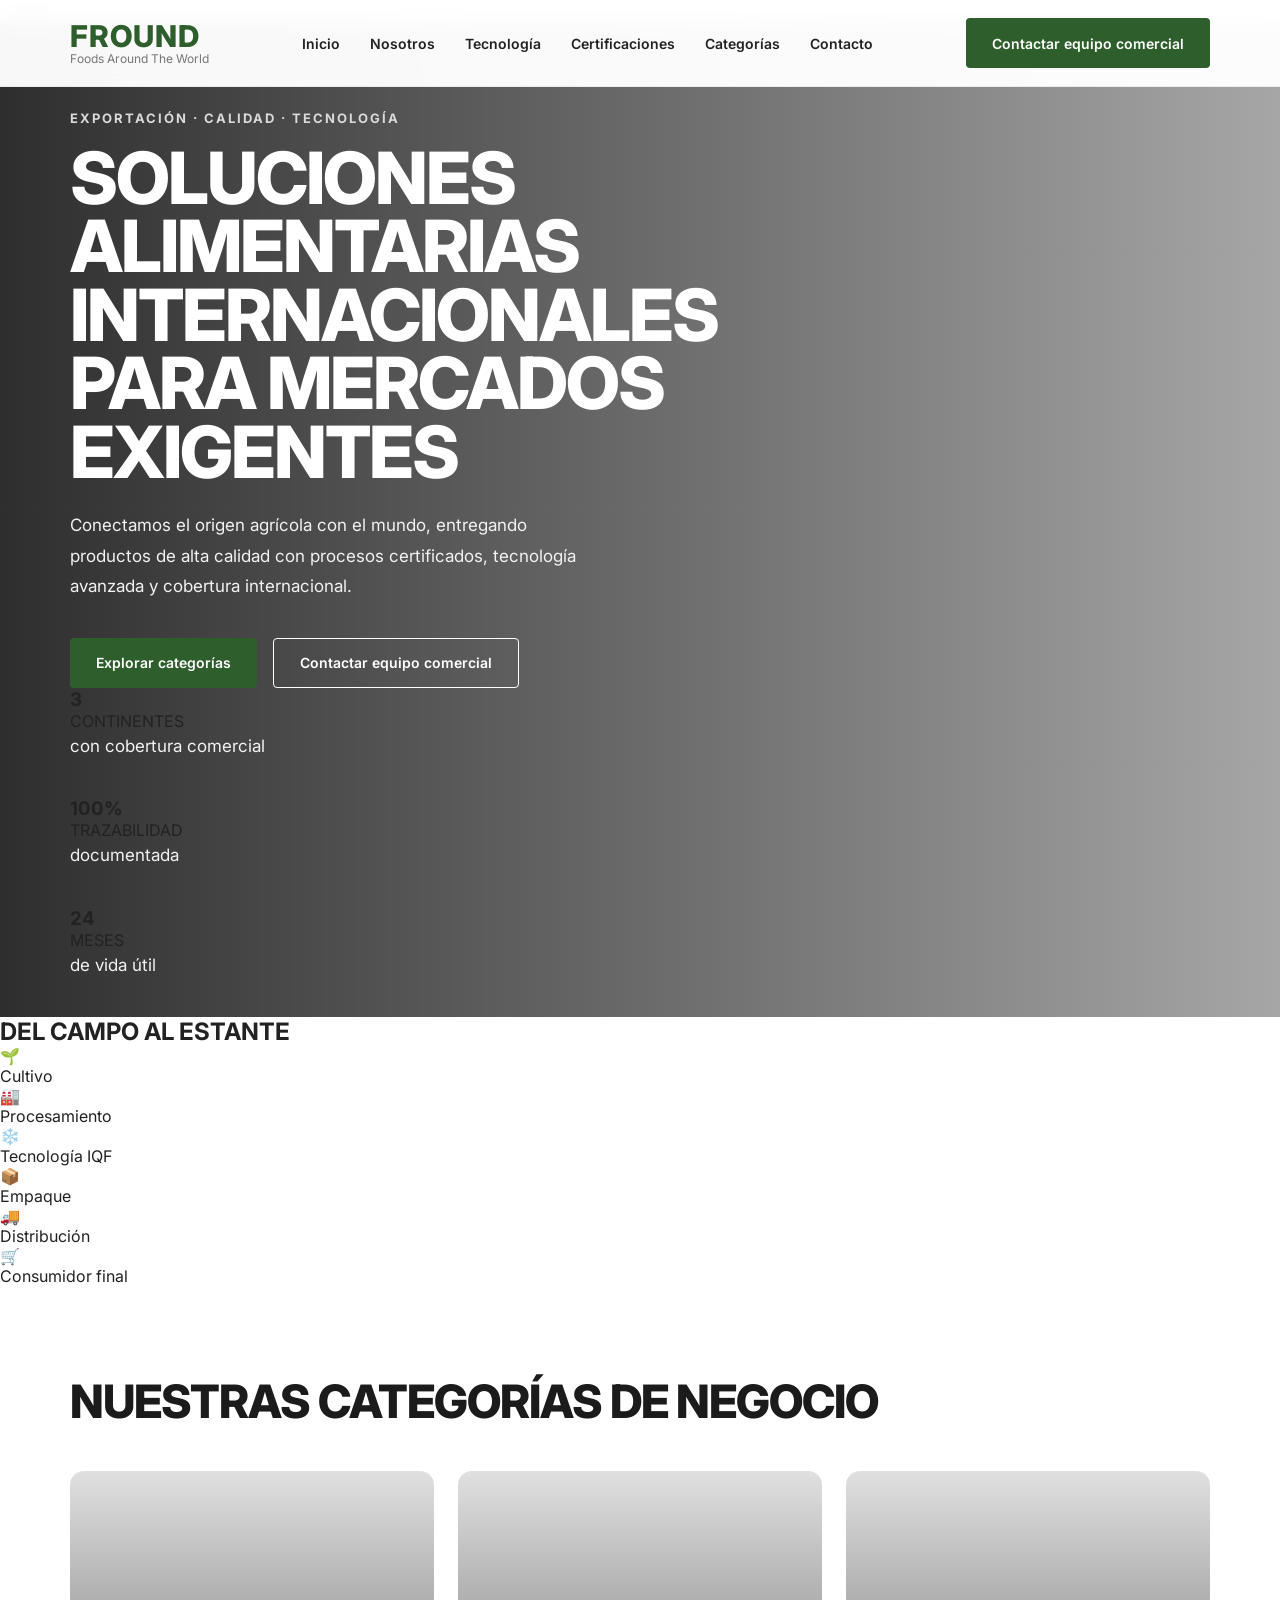
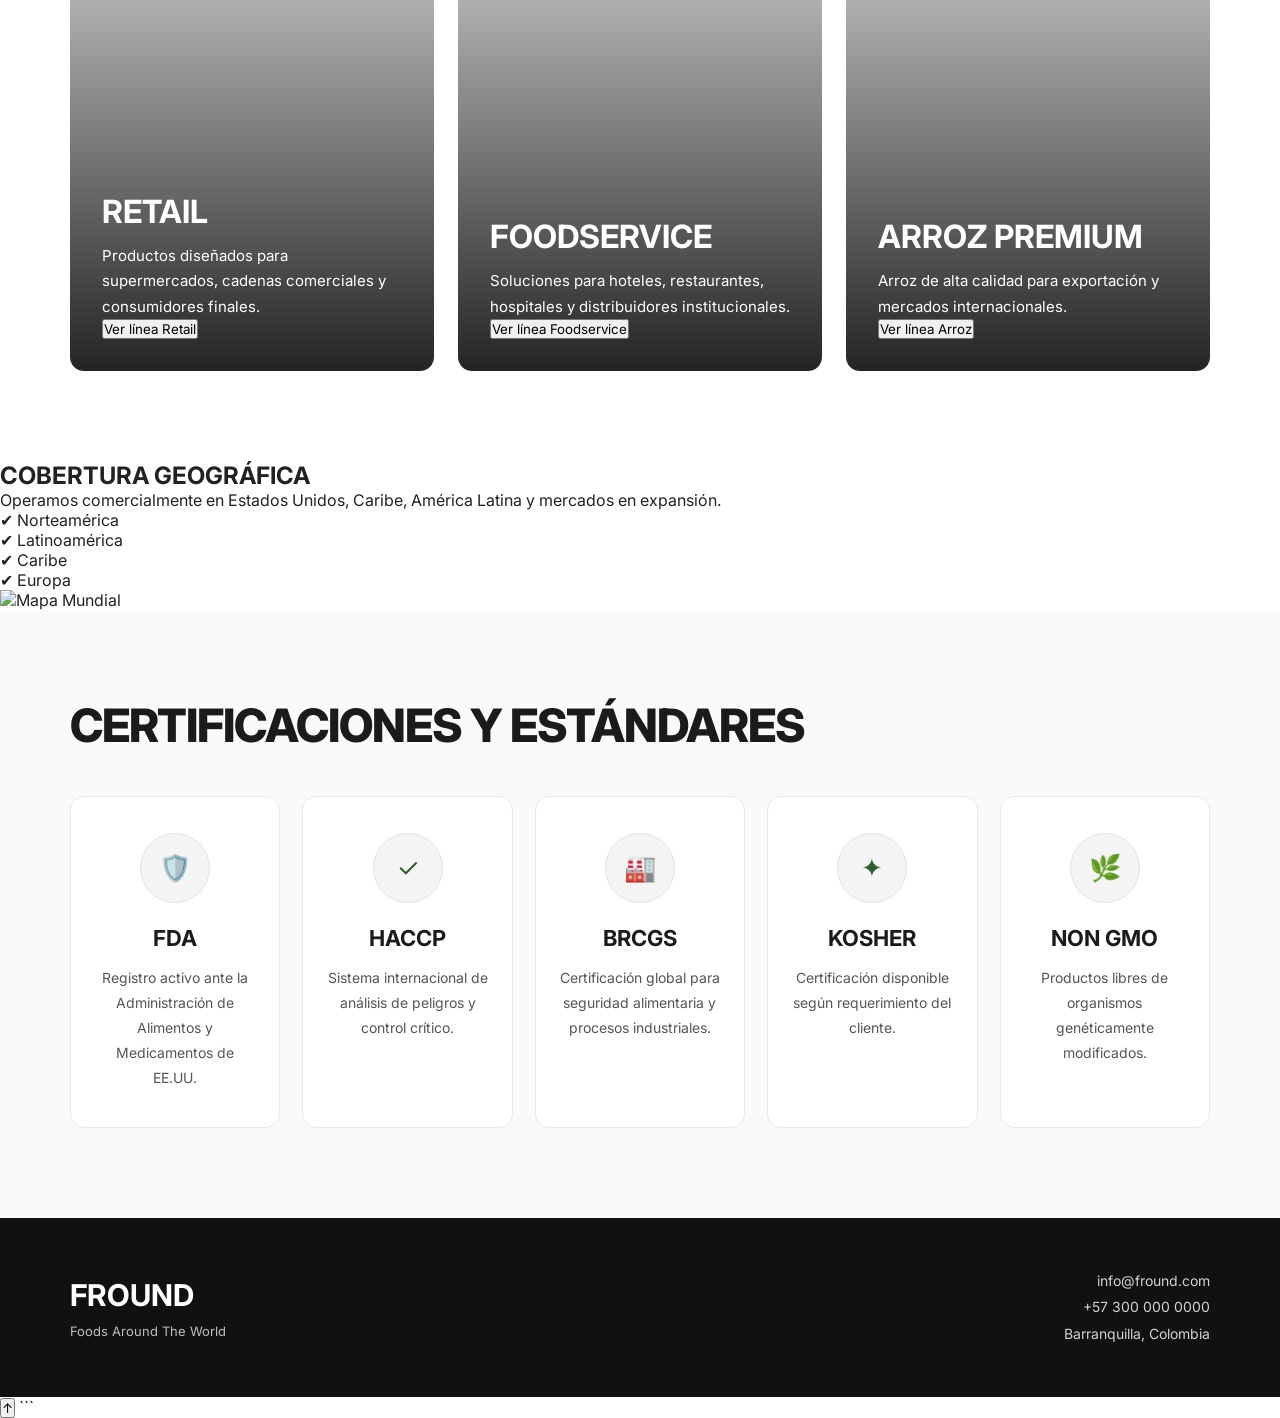
==== index.html @ 8b9ae8af "Update index.html" ====
```html
<!DOCTYPE html>
<html lang="es">

<head>

<meta charset="UTF-8">
<meta name="viewport" content="width=device-width, initial-scale=1.0">

<title>FROUND - Foods Around The World</title>

<link rel="stylesheet" href="style.css">

<link rel="preconnect" href="https://fonts.googleapis.com">
<link rel="preconnect" href="https://fonts.gstatic.com" crossorigin>

<link href="https://fonts.googleapis.com/css2?family=Inter:wght@300;400;500;600;700;800&display=swap" rel="stylesheet">

</head>

<body>

<header class="navbar">

<div class="logo">

<h1>FROUND</h1>
<span>Foods Around The World</span>

</div>

<nav>

<a href="#inicio">Inicio</a>

<a href="#nosotros">
Nosotros
</a>

<a href="#tecnologia">
Tecnología
</a>

<a href="#certificaciones">
Certificaciones
</a>

<a href="#categorias">
Categorías
</a>

<a href="#contacto">
Contacto
</a>

</nav>

<a href="#contacto" class="contact-btn">
Contactar equipo comercial
</a>

</header>

<section class="hero" id="inicio">

<div class="overlay"></div>

<div class="hero-content">

<div class="hero-left">

<span class="small-title">
EXPORTACIÓN · CALIDAD · TECNOLOGÍA
</span>

<h1>
SOLUCIONES ALIMENTARIAS
INTERNACIONALES PARA
<span>MERCADOS EXIGENTES</span>
</h1>

<p>
Conectamos el origen agrícola con el mundo,
entregando productos de alta calidad con
procesos certificados, tecnología avanzada
y cobertura internacional.
</p>

<div class="hero-buttons">

<a href="#categorias" class="primary-btn">
Explorar categorías
</a>

<a href="#contacto" class="secondary-btn">
Contactar equipo comercial
</a>

</div>

</div>

<div class="hero-stats">

<div class="stat-card">

<h3>3</h3>

<span>CONTINENTES</span>

<p>con cobertura comercial</p>

</div>

<div class="stat-card">

<h3>100%</h3>

<span>TRAZABILIDAD</span>

<p>documentada</p>

</div>

<div class="stat-card">

<h3>24</h3>

<span>MESES</span>

<p>de vida útil</p>

</div>

</div>

</div>

</section>

<section class="process" id="nosotros">

<h2>DEL CAMPO AL ESTANTE</h2>

<div class="process-grid">

<div class="process-item">

<div class="icon">🌱</div>

<p>Cultivo</p>

</div>

<div class="process-item">

<div class="icon">🏭</div>

<p>Procesamiento</p>

</div>

<div class="process-item">

<div class="icon">❄️</div>

<p>Tecnología IQF</p>

</div>

<div class="process-item">

<div class="icon">📦</div>

<p>Empaque</p>

</div>

<div class="process-item">

<div class="icon">🚚</div>

<p>Distribución</p>

</div>

<div class="process-item">

<div class="icon">🛒</div>

<p>Consumidor final</p>

</div>

</div>

</section>

<section class="categories" id="categorias">

<h2>NUESTRAS CATEGORÍAS DE NEGOCIO</h2>

<div class="categories-grid">

<a href="retail.html" class="category-card retail">

<div class="category-overlay"></div>

<div class="category-content">

<h3>RETAIL</h3>

<p>
Productos diseñados para supermercados,
cadenas comerciales y consumidores finales.
</p>

<button>
Ver línea Retail
</button>

</div>

</a>

<a href="foodservice.html" class="category-card foodservice">

<div class="category-overlay"></div>

<div class="category-content">

<h3>FOODSERVICE</h3>

<p>
Soluciones para hoteles, restaurantes,
hospitales y distribuidores institucionales.
</p>

<button>
Ver línea Foodservice
</button>

</div>

</a>

<a href="arroz-premium.html" class="category-card rice">

<div class="category-overlay"></div>

<div class="category-content">

<h3>ARROZ PREMIUM</h3>

<p>
Arroz de alta calidad para exportación
y mercados internacionales.
</p>

<button>
Ver línea Arroz
</button>

</div>

</a>

</div>

</section>

<section class="map-section" id="tecnologia">

<div class="map-left">

<h2>COBERTURA GEOGRÁFICA</h2>

<p>
Operamos comercialmente en Estados Unidos,
Caribe, América Latina y mercados en expansión.
</p>

<ul>

<li>✔ Norteamérica</li>

<li>✔ Latinoamérica</li>

<li>✔ Caribe</li>

<li>✔ Europa</li>

</ul>

</div>

<div class="map-right">

<img src="https://upload.wikimedia.org/wikipedia/commons/8/80/World_map_-_low_resolution.svg" alt="Mapa Mundial">

</div>

</section>

<section class="certifications" id="certificaciones">

<h2>CERTIFICACIONES Y ESTÁNDARES</h2>

<div class="cert-grid">

<div class="cert-card">

<div class="cert-icon">🛡️</div>

<h3>FDA</h3>

<p>
Registro activo ante la Administración
de Alimentos y Medicamentos de EE.UU.
</p>

</div>

<div class="cert-card">

<div class="cert-icon">✓</div>

<h3>HACCP</h3>

<p>
Sistema internacional de análisis
de peligros y control crítico.
</p>

</div>

<div class="cert-card">

<div class="cert-icon">🏭</div>

<h3>BRCGS</h3>

<p>
Certificación global para seguridad
alimentaria y procesos industriales.
</p>

</div>

<div class="cert-card">

<div class="cert-icon">✦</div>

<h3>KOSHER</h3>

<p>
Certificación disponible según
requerimiento del cliente.
</p>

</div>

<div class="cert-card">

<div class="cert-icon">🌿</div>

<h3>NON GMO</h3>

<p>
Productos libres de organismos
genéticamente modificados.
</p>

</div>

</div>

</section>

<footer id="contacto">

<div class="footer-logo">

<h2>FROUND</h2>

<span>Foods Around The World</span>

</div>

<div class="footer-info">

<p>info@fround.com</p>

<p>+57 300 000 0000</p>

<p>Barranquilla, Colombia</p>

</div>

</footer>

<script src="script.js"></script>

</body>

</html>
```
---- style.css ----
*{
margin:0;
padding:0;
box-sizing:border-box;
-webkit-tap-highlight-color:transparent;
}

:root{
--green:#2E5E2B;
--green-light:#6FA843;
--dark:#1B1B1B;
--text:#555;
--border:#EAEAEA;
--light:#F7F7F7;
--shadow:0 10px 30px rgba(0,0,0,0.06);
}

html{
scroll-behavior:smooth;
overflow-x:hidden;
}

body{
font-family:'Inter',sans-serif;
background:#fff;
color:#222;
overflow-x:hidden;
text-rendering:optimizeLegibility;
-webkit-font-smoothing:antialiased;
}

img{
max-width:100%;
display:block;
}

a{
text-decoration:none;
}

button{
font-family:'Inter',sans-serif;
}

section{
scroll-margin-top:100px;
}

.navbar{
position:fixed;
top:0;
left:0;
width:100%;
z-index:9999;
display:flex;
justify-content:space-between;
align-items:center;
padding:18px 70px;
background:rgba(255,255,255,0.97);
border-bottom:1px solid #ececec;
backdrop-filter:blur(10px);
}

.logo h1{
font-size:30px;
font-weight:800;
letter-spacing:1px;
color:var(--green);
line-height:1;
}

.logo span{
font-size:12px;
color:#777;
}

nav{
display:flex;
align-items:center;
gap:30px;
}

nav a{
position:relative;
font-size:14px;
font-weight:600;
color:#222;
transition:0.2s ease;
}

nav a::after{
content:'';
position:absolute;
left:0;
bottom:-7px;
width:0%;
height:2px;
background:var(--green-light);
transition:0.2s ease;
}

nav a:hover::after{
width:100%;
}

nav a:hover{
color:var(--green);
}

.contact-btn,
.primary-btn,
.secondary-btn,
.retail-cta button{
height:50px;
padding:0 26px;
border:none;
cursor:pointer;
font-size:14px;
font-weight:600;
border-radius:4px;
transition:
transform .18s ease,
box-shadow .18s ease,
background .18s ease,
color .18s ease;
display:inline-flex;
align-items:center;
justify-content:center;
}

.contact-btn,
.primary-btn,
.retail-cta button{
background:var(--green);
color:white;
}

.secondary-btn{
background:transparent;
border:1px solid white;
color:white;
}

.contact-btn:hover,
.primary-btn:hover,
.retail-cta button:hover{
transform:translateY(-2px);
box-shadow:0 8px 20px rgba(0,0,0,0.12);
}

.secondary-btn:hover{
background:white;
color:var(--green);
}

.hero,
.retail-hero{
position:relative;
min-height:100vh;
display:flex;
align-items:center;
background-size:cover;
background-position:center;
overflow:hidden;
}

.hero::before,
.retail-hero::before{
content:'';
position:absolute;
inset:0;
background:
linear-gradient(
to right,
rgba(0,0,0,0.82),
rgba(0,0,0,0.35)
);
z-index:1;
}

.hero-content,
.retail-content{
position:relative;
z-index:2;
width:58%;
padding-left:70px;
padding-top:90px;
animation:heroFade .8s ease;
}

.hero-content h1,
.retail-content h1{
font-size:72px;
line-height:.95;
font-weight:800;
color:white;
margin-bottom:24px;
letter-spacing:-2px;
}

.hero-content p,
.retail-content p{
font-size:17px;
line-height:1.8;
color:#f2f2f2;
width:80%;
margin-bottom:36px;
}

.small-title{
display:inline-block;
margin-bottom:18px;
font-size:13px;
font-weight:700;
letter-spacing:2px;
color:#dadada;
}

.hero-buttons,
.retail-buttons{
display:flex;
gap:16px;
flex-wrap:wrap;
}

@keyframes heroFade{

from{
opacity:0;
transform:translateY(35px);
}

to{
opacity:1;
transform:translateY(0);
}

}

.about,
.categories,
.certifications,
.retail-products,
.retail-table{
padding:90px 70px;
}

.about h2,
.categories h2,
.certifications h2,
.retail-products h2,
.retail-table h2{
font-size:46px;
line-height:1.1;
font-weight:800;
margin-bottom:45px;
letter-spacing:-1px;
color:var(--dark);
}

.about p{
font-size:16px;
line-height:1.9;
max-width:900px;
color:var(--text);
}

.categories-grid{
display:grid;
grid-template-columns:repeat(3,1fr);
gap:24px;
}

.category-card{
position:relative;
height:500px;
overflow:hidden;
border-radius:14px;
transition:
transform .22s ease,
box-shadow .22s ease;
will-change:transform;
}

.category-card img{
width:100%;
height:100%;
object-fit:cover;
transition:transform .45s ease;
}

.category-card::before{
content:'';
position:absolute;
inset:0;
background:
linear-gradient(
to top,
rgba(0,0,0,0.86),
rgba(0,0,0,0.12)
);
z-index:1;
}

.category-content{
position:absolute;
left:32px;
bottom:32px;
z-index:2;
color:white;
}

.category-content h3{
font-size:32px;
font-weight:700;
margin-bottom:12px;
}

.category-content p{
font-size:15px;
line-height:1.7;
max-width:300px;
}

.category-card:hover{
transform:translateY(-6px);
box-shadow:0 20px 40px rgba(0,0,0,0.18);
}

.category-card:hover img{
transform:scale(1.05);
}

.certifications{
background:#fafafa;
}

.cert-grid{
display:grid;
grid-template-columns:repeat(5,1fr);
gap:22px;
}

.cert-card{
background:white;
border:1px solid var(--border);
padding:36px 24px;
text-align:center;
border-radius:14px;
transition:
transform .2s ease,
box-shadow .2s ease;
}

.cert-card:hover{
transform:translateY(-5px);
box-shadow:var(--shadow);
}

.cert-icon{
width:70px;
height:70px;
margin:0 auto 22px;
display:flex;
align-items:center;
justify-content:center;
border-radius:50%;
background:#f5f5f5;
border:1px solid #e2e2e2;
font-size:26px;
color:var(--green);
transition:transform .2s ease;
}

.cert-card:hover .cert-icon{
transform:scale(1.08);
}

.cert-card h3{
font-size:22px;
margin-bottom:14px;
color:var(--dark);
}

.cert-card p{
font-size:14px;
line-height:1.8;
color:var(--text);
}

.retail-intro{
display:flex;
justify-content:space-between;
gap:50px;
padding:90px 70px;
}

.retail-intro-left{
width:58%;
}

.retail-intro-left h2{
font-size:52px;
line-height:1.05;
margin-bottom:26px;
letter-spacing:-1px;
color:var(--dark);
}

.retail-intro-left p{
font-size:16px;
line-height:1.9;
margin-bottom:22px;
color:var(--text);
}

.retail-intro-right{
width:42%;
display:flex;
flex-direction:column;
gap:22px;
}

.info-box{
background:#fafafa;
padding:32px;
border:1px solid var(--border);
border-radius:12px;
transition:
transform .2s ease,
background .2s ease;
}

.info-box:hover{
transform:translateX(6px);
background:#f2f2f2;
}

.info-box h3{
font-size:40px;
margin-bottom:8px;
color:var(--green);
}

.info-box span{
font-size:14px;
color:#666;
}

.retail-grid{
display:grid;
grid-template-columns:1fr;
gap:28px;
}

.retail-product{
display:flex;
background:white;
border:1px solid var(--border);
border-radius:14px;
overflow:hidden;
transition:
transform .22s ease,
box-shadow .22s ease;
}

.retail-product:hover{
transform:translateY(-5px);
box-shadow:var(--shadow);
}

.retail-product img{
width:42%;
object-fit:cover;
transition:transform .45s ease;
}

.retail-product:hover img{
transform:scale(1.04);
}

.retail-product-info{
width:58%;
padding:40px;
display:flex;
flex-direction:column;
justify-content:center;
}

.retail-product-info h3{
font-size:36px;
line-height:1.1;
margin-bottom:16px;
letter-spacing:-1px;
color:var(--dark);
}

.retail-product-info p{
font-size:15px;
line-height:1.9;
margin-bottom:24px;
color:var(--text);
}

.product-specs{
display:flex;
gap:34px;
flex-wrap:wrap;
}

.product-specs div{
display:flex;
flex-direction:column;
gap:6px;
}

.product-specs strong{
font-size:13px;
color:#777;
}

.product-specs span{
font-size:16px;
font-weight:700;
color:var(--green);
}

.retail-tech{
display:flex;
align-items:center;
}

.retail-tech-image,
.retail-tech-content{
width:50%;
}

.retail-tech-image{
overflow:hidden;
}

.retail-tech-image img{
width:100%;
height:680px;
object-fit:cover;
transition:transform .7s ease;
}

.retail-tech:hover .retail-tech-image img{
transform:scale(1.04);
}

.retail-tech-content{
padding:90px 70px;
background:#fafafa;
}

.retail-tech-content h2{
font-size:50px;
line-height:1.05;
margin-bottom:26px;
letter-spacing:-1px;
color:var(--dark);
}

.retail-tech-content p{
font-size:16px;
line-height:1.9;
margin-bottom:32px;
color:var(--text);
}

.tech-benefits{
display:flex;
flex-direction:column;
gap:16px;
}

.benefit{
padding:18px 22px;
background:white;
border:1px solid var(--border);
border-radius:8px;
font-size:15px;
transition:
padding .18s ease,
background .18s ease,
border .18s ease;
}

.benefit:hover{
padding-left:28px;
border-left:4px solid var(--green);
background:#f2f5f0;
}

.retail-table{
overflow-x:auto;
}

.retail-table table{
width:100%;
border-collapse:collapse;
background:white;
border-radius:14px;
overflow:hidden;
}

.retail-table th{
background:var(--green);
color:white;
padding:20px;
text-align:left;
font-size:15px;
}

.retail-table td{
padding:20px;
border-bottom:1px solid #ededed;
font-size:14px;
color:var(--text);
transition:background .15s ease;
}

.retail-table tr:hover td{
background:#fafafa;
}

.retail-cta{
position:relative;
padding:100px 70px;
background:var(--green);
text-align:center;
overflow:hidden;
}

.retail-cta::before{
content:'';
position:absolute;
width:420px;
height:420px;
border-radius:50%;
background:rgba(255,255,255,0.05);
top:-200px;
right:-120px;
}

.retail-cta h2{
position:relative;
z-index:2;
font-size:52px;
line-height:1.05;
letter-spacing:-1px;
margin-bottom:22px;
color:white;
}

.retail-cta p{
position:relative;
z-index:2;
font-size:16px;
line-height:1.8;
margin-bottom:32px;
color:#ededed;
}

.retail-cta button{
position:relative;
z-index:2;
background:white;
color:var(--green);
}

footer{
display:flex;
justify-content:space-between;
align-items:center;
padding:50px 70px;
background:#111;
}

.footer-logo h2{
font-size:30px;
margin-bottom:10px;
color:white;
}

.footer-logo span{
font-size:13px;
color:#bdbdbd;
}

.footer-info{
text-align:right;
}

.footer-info p{
font-size:14px;
line-height:1.9;
color:#d2d2d2;
}

@media(max-width:1200px){

.hero-content,
.retail-content{
width:75%;
}

.cert-grid{
grid-template-columns:repeat(3,1fr);
}

}

@media(max-width:992px){

.navbar{
padding:18px 40px;
flex-direction:column;
gap:18px;
}

.hero-content,
.retail-content{
width:100%;
padding:90px 40px 0;
}

.hero-content h1,
.retail-content h1{
font-size:56px;
}

.retail-intro,
.retail-tech{
flex-direction:column;
}

.retail-intro-left,
.retail-intro-right,
.retail-tech-image,
.retail-tech-content{
width:100%;
}

.retail-tech-image img{
height:450px;
}

.retail-product{
flex-direction:column;
}

.retail-product img{
width:100%;
height:320px;
}

.retail-product-info{
width:100%;
}

.cert-grid{
grid-template-columns:repeat(2,1fr);
}

}

@media(max-width:768px){

.navbar{
padding:18px 22px;
}

nav{
flex-wrap:wrap;
justify-content:center;
gap:16px;
}

.contact-btn{
width:100%;
max-width:300px;
}

.hero,
.retail-hero{
min-height:auto;
padding:120px 0 80px;
}

.hero-content,
.retail-content{
padding:0 24px;
}

.hero-content h1,
.retail-content h1{
font-size:40px;
letter-spacing:-1px;
}

.hero-content p,
.retail-content p{
width:100%;
font-size:15px;
}

.hero-buttons,
.retail-buttons{
flex-direction:column;
}

.primary-btn,
.secondary-btn{
width:100%;
}

.about,
.categories,
.certifications,
.retail-products,
.retail-table,
.retail-intro,
.retail-tech-content{
padding:70px 24px;
}

.about h2,
.categories h2,
.certifications h2,
.retail-products h2,
.retail-table h2,
.retail-intro-left h2,
.retail-tech-content h2,
.retail-cta h2{
font-size:34px;
}

.categories-grid,
.cert-grid{
grid-template-columns:1fr;
}

.category-card{
height:400px;
}

.retail-product img{
height:240px;
}

.retail-product-info{
padding:28px 24px;
}

.retail-product-info h3{
font-size:28px;
}

.product-specs{
flex-direction:column;
gap:18px;
}

.retail-tech-image img{
height:300px;
}

.retail-cta{
padding:70px 24px;
}

footer{
flex-direction:column;
gap:28px;
text-align:center;
padding:45px 24px;
}

.footer-info{
text-align:center;
}

}

@media(max-width:480px){

.hero-content h1,
.retail-content h1{
font-size:32px;
}

nav{
gap:12px;
}

nav a{
font-size:13px;
}

.about h2,
.categories h2,
.certifications h2,
.retail-products h2,
.retail-table h2,
.retail-intro-left h2,
.retail-tech-content h2,
.retail-cta h2{
font-size:28px;
}

.retail-product-info h3{
font-size:24px;
}

}
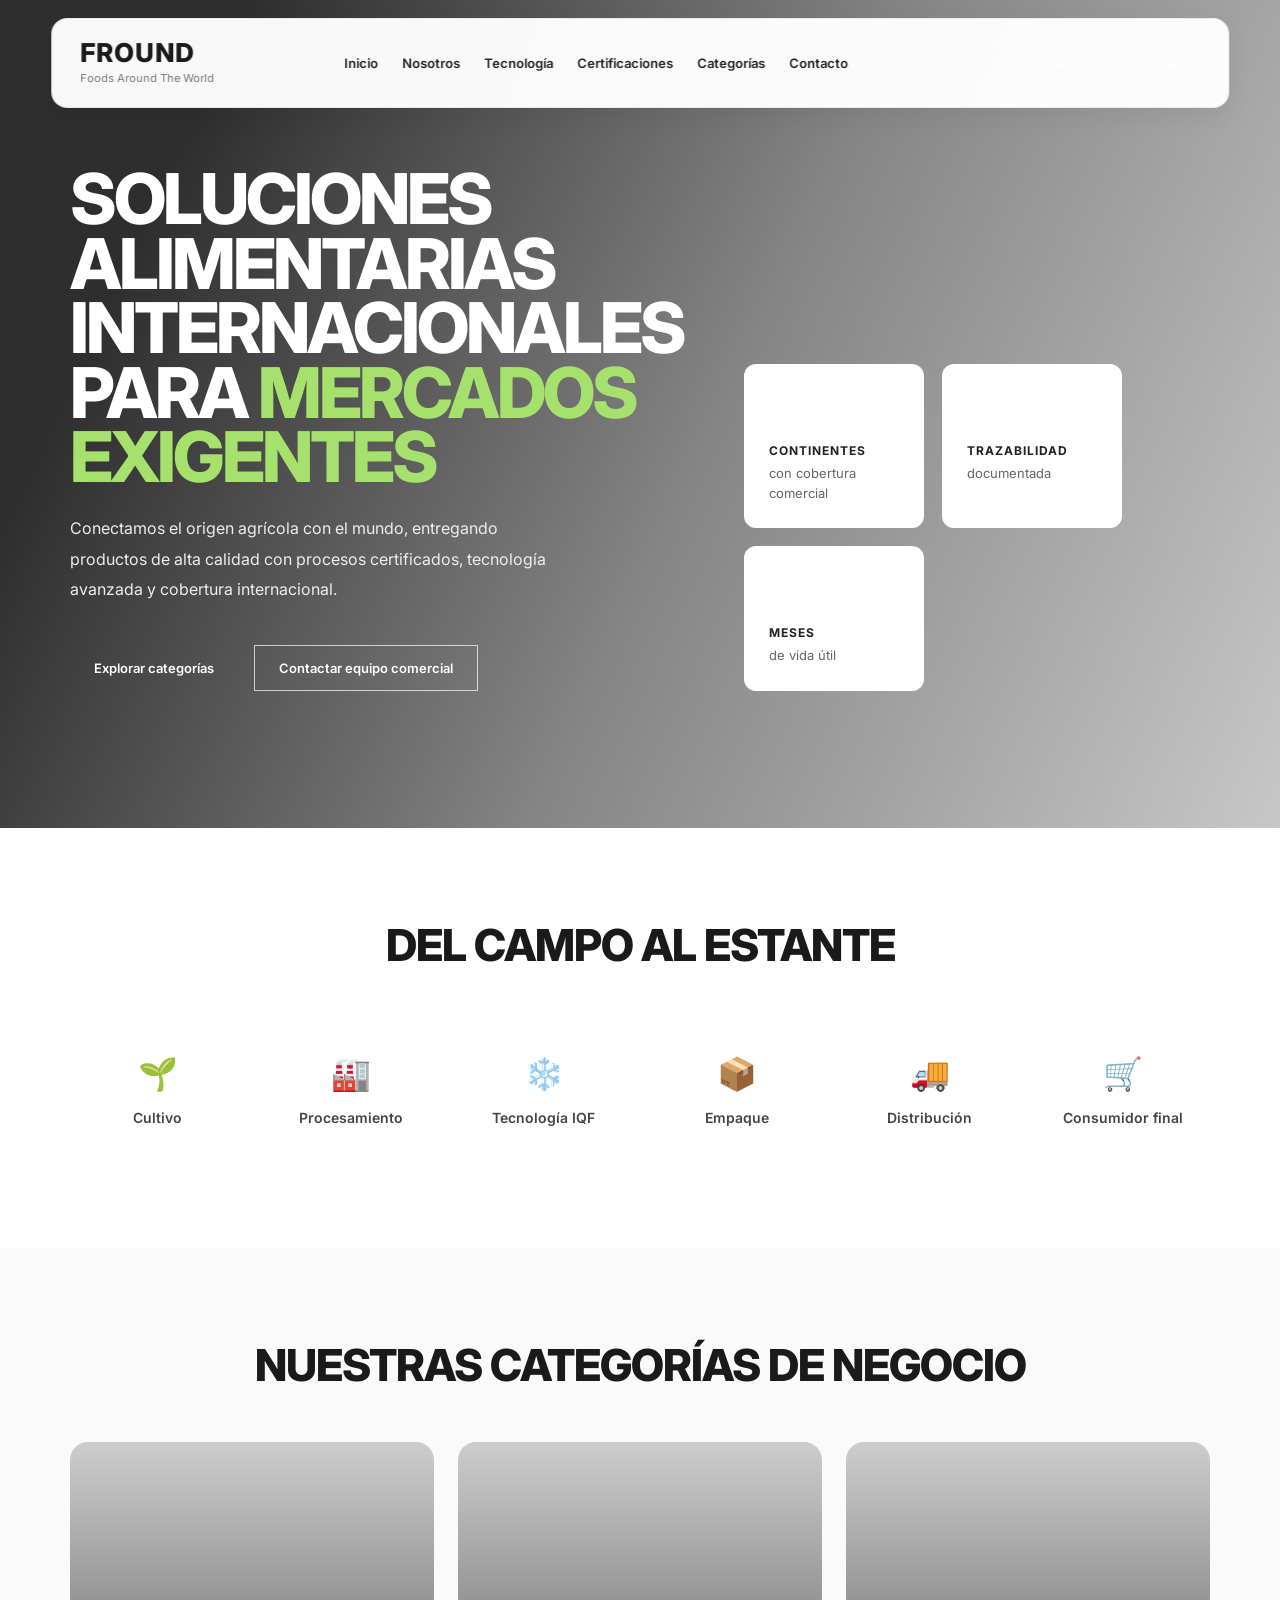
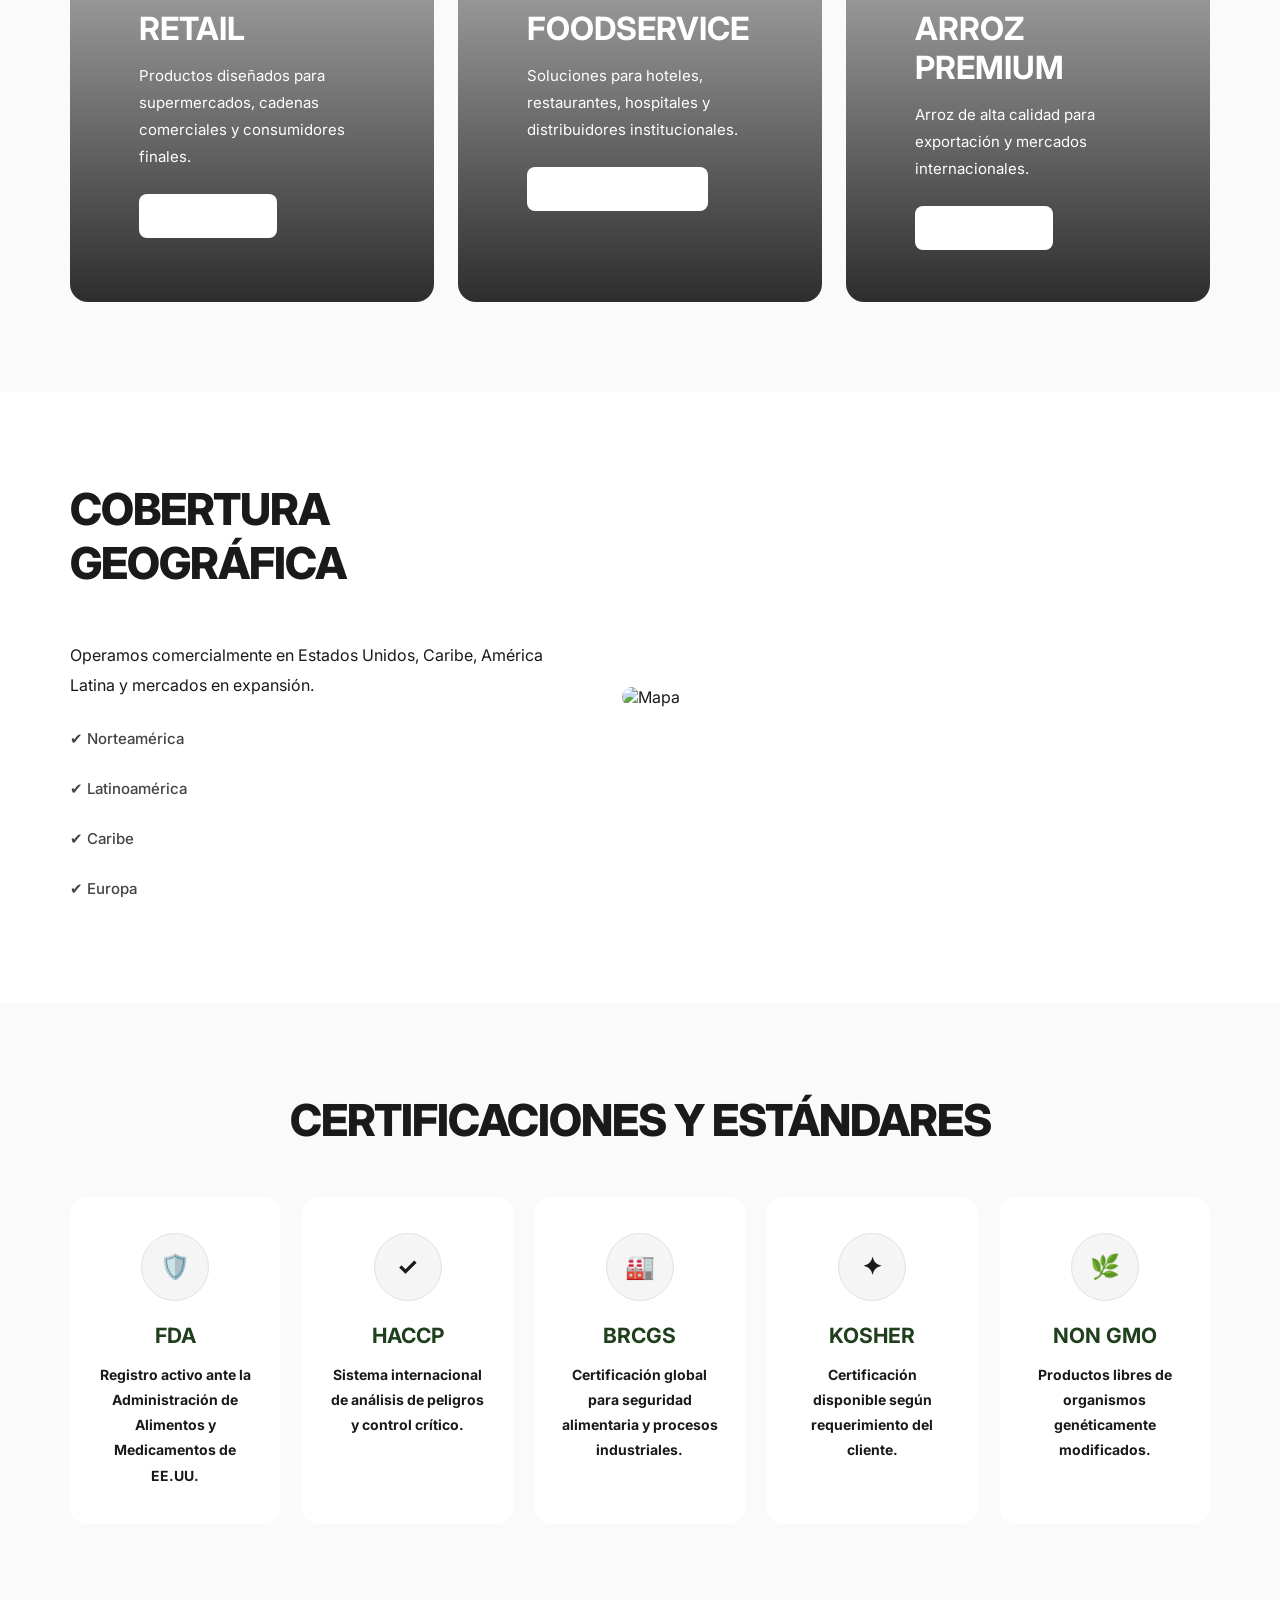
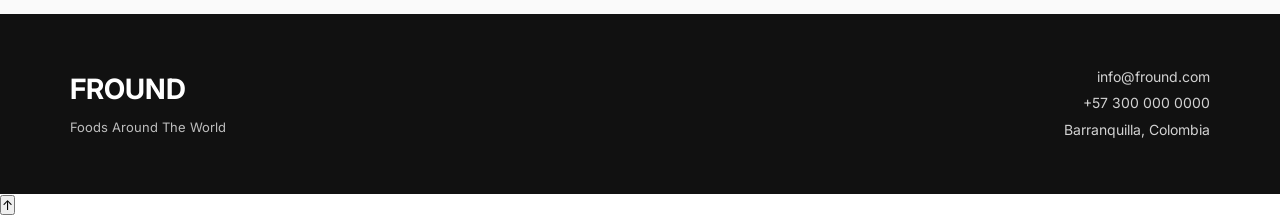
==== commit 738020f5: "Update index.html" ====
--- a/index.html
+++ b/index.html
@@ -1,35 +1,27 @@
-```html
 <!DOCTYPE html>
 <html lang="es">
-
 <head>
-
-<meta charset="UTF-8">
-<meta name="viewport" content="width=device-width, initial-scale=1.0">
-
-<title>FROUND - Foods Around The World</title>
-
-<link rel="stylesheet" href="style.css">
-
-<link rel="preconnect" href="https://fonts.googleapis.com">
-<link rel="preconnect" href="https://fonts.gstatic.com" crossorigin>
-
-<link href="https://fonts.googleapis.com/css2?family=Inter:wght@300;400;500;600;700;800&display=swap" rel="stylesheet">
-
+  <meta charset="UTF-8" />
+  <meta name="viewport" content="width=device-width, initial-scale=1.0"/>
+  <title>FROUND - Foods Around The World</title>
+
+  <link rel="stylesheet" href="style.css"/>
+
+  <link rel="preconnect" href="https://fonts.googleapis.com">
+  <link href="https://fonts.googleapis.com/css2?family=Inter:wght@300;400;500;600;700;800&display=swap" rel="stylesheet">
 </head>
-
 <body>
 
-<header class="navbar">
-
-<div class="logo">
-
-<h1>FROUND</h1>
-<span>Foods Around The World</span>
-
-</div>
-
-<nav>
+  <!-- NAVBAR -->
+
+  <header class="navbar">
+
+    <div class="logo">
+      <h1>FROUND</h1>
+      <span>Foods Around The World</span>
+    </div>
+
+   <nav>
 
 <a href="#inicio">Inicio</a>
 
@@ -55,254 +47,211 @@
 
 </nav>
 
-<a href="#contacto" class="contact-btn">
-Contactar equipo comercial
-</a>
-
-</header>
-
-<section class="hero" id="inicio">
-
-<div class="overlay"></div>
-
-<div class="hero-content">
-
-<div class="hero-left">
-
-<span class="small-title">
-EXPORTACIÓN · CALIDAD · TECNOLOGÍA
-</span>
-
-<h1>
-SOLUCIONES ALIMENTARIAS
-INTERNACIONALES PARA
-<span>MERCADOS EXIGENTES</span>
-</h1>
-
-<p>
-Conectamos el origen agrícola con el mundo,
-entregando productos de alta calidad con
-procesos certificados, tecnología avanzada
-y cobertura internacional.
-</p>
-
-<div class="hero-buttons">
-
-<a href="#categorias" class="primary-btn">
-Explorar categorías
-</a>
-
-<a href="#contacto" class="secondary-btn">
-Contactar equipo comercial
-</a>
-
-</div>
-
-</div>
-
-<div class="hero-stats">
-
-<div class="stat-card">
-
-<h3>3</h3>
-
-<span>CONTINENTES</span>
-
-<p>con cobertura comercial</p>
-
-</div>
-
-<div class="stat-card">
-
-<h3>100%</h3>
-
-<span>TRAZABILIDAD</span>
-
-<p>documentada</p>
-
-</div>
-
-<div class="stat-card">
-
-<h3>24</h3>
-
-<span>MESES</span>
-
-<p>de vida útil</p>
-
-</div>
-
-</div>
-
-</div>
-
-</section>
-
-<section class="process" id="nosotros">
-
-<h2>DEL CAMPO AL ESTANTE</h2>
-
-<div class="process-grid">
-
-<div class="process-item">
-
-<div class="icon">🌱</div>
-
-<p>Cultivo</p>
-
-</div>
-
-<div class="process-item">
-
-<div class="icon">🏭</div>
-
-<p>Procesamiento</p>
-
-</div>
-
-<div class="process-item">
-
-<div class="icon">❄️</div>
-
-<p>Tecnología IQF</p>
-
-</div>
-
-<div class="process-item">
-
-<div class="icon">📦</div>
-
-<p>Empaque</p>
-
-</div>
-
-<div class="process-item">
-
-<div class="icon">🚚</div>
-
-<p>Distribución</p>
-
-</div>
-
-<div class="process-item">
-
-<div class="icon">🛒</div>
-
-<p>Consumidor final</p>
-
-</div>
-
-</div>
-
-</section>
-
-<section class="categories" id="categorias">
-
-<h2>NUESTRAS CATEGORÍAS DE NEGOCIO</h2>
-
-<div class="categories-grid">
-
-<a href="retail.html" class="category-card retail">
-
-<div class="category-overlay"></div>
-
-<div class="category-content">
-
-<h3>RETAIL</h3>
-
-<p>
-Productos diseñados para supermercados,
-cadenas comerciales y consumidores finales.
-</p>
-
-<button>
-Ver línea Retail
-</button>
-
-</div>
-
-</a>
-
-<a href="foodservice.html" class="category-card foodservice">
-
-<div class="category-overlay"></div>
-
-<div class="category-content">
-
-<h3>FOODSERVICE</h3>
-
-<p>
-Soluciones para hoteles, restaurantes,
-hospitales y distribuidores institucionales.
-</p>
-
-<button>
-Ver línea Foodservice
-</button>
-
-</div>
-
-</a>
-
-<a href="arroz-premium.html" class="category-card rice">
-
-<div class="category-overlay"></div>
-
-<div class="category-content">
-
-<h3>ARROZ PREMIUM</h3>
-
-<p>
-Arroz de alta calidad para exportación
-y mercados internacionales.
-</p>
-
-<button>
-Ver línea Arroz
-</button>
-
-</div>
-
-</a>
-
-</div>
-
-</section>
-
-<section class="map-section" id="tecnologia">
-
-<div class="map-left">
-
-<h2>COBERTURA GEOGRÁFICA</h2>
-
-<p>
-Operamos comercialmente en Estados Unidos,
-Caribe, América Latina y mercados en expansión.
-</p>
-
-<ul>
-
-<li>✔ Norteamérica</li>
-
-<li>✔ Latinoamérica</li>
-
-<li>✔ Caribe</li>
-
-<li>✔ Europa</li>
-
-</ul>
-
-</div>
-
-<div class="map-right">
-
-<img src="https://upload.wikimedia.org/wikipedia/commons/8/80/World_map_-_low_resolution.svg" alt="Mapa Mundial">
-
-</div>
-
-</section>
-
-<section class="certifications" id="certificaciones">
+    <button class="contact-btn">
+      Contactar equipo comercial
+    </button>
+
+  </header>
+
+  <!-- HERO -->
+
+  <section class="hero" id="inicio">
+
+    <div class="overlay"></div>
+
+    <div class="hero-content">
+
+      <div class="hero-left">
+
+        <h2>
+          SOLUCIONES ALIMENTARIAS
+          INTERNACIONALES PARA
+          <span>MERCADOS EXIGENTES</span>
+        </h2>
+
+        <p>
+          Conectamos el origen agrícola con el mundo,
+          entregando productos de alta calidad con
+          procesos certificados, tecnología avanzada
+          y cobertura internacional.
+        </p>
+
+        <div class="hero-buttons">
+          <a href="#categorias" class="primary-btn">
+  Explorar categorías
+</a>
+
+          <button class="secondary-btn">
+            Contactar equipo comercial
+          </button>
+        </div>
+
+      </div>
+
+      <div class="hero-stats">
+
+        <div class="stat-card">
+          <h3>3</h3>
+          <span>CONTINENTES</span>
+          <p>con cobertura comercial</p>
+        </div>
+
+        <div class="stat-card">
+          <h3>100%</h3>
+          <span>TRAZABILIDAD</span>
+          <p>documentada</p>
+        </div>
+
+        <div class="stat-card">
+          <h3>24</h3>
+          <span>MESES</span>
+          <p>de vida útil</p>
+        </div>
+
+      </div>
+
+    </div>
+
+  </section>
+
+  <!-- PROCESO -->
+
+  <section class="process">
+
+    <h2>DEL CAMPO AL ESTANTE</h2>
+
+    <div class="process-grid">
+
+      <div class="process-item">
+        <div class="icon">🌱</div>
+        <p>Cultivo</p>
+      </div>
+
+      <div class="process-item">
+        <div class="icon">🏭</div>
+        <p>Procesamiento</p>
+      </div>
+
+      <div class="process-item">
+        <div class="icon">❄️</div>
+        <p>Tecnología IQF</p>
+      </div>
+
+      <div class="process-item">
+        <div class="icon">📦</div>
+        <p>Empaque</p>
+      </div>
+
+      <div class="process-item">
+        <div class="icon">🚚</div>
+        <p>Distribución</p>
+      </div>
+
+      <div class="process-item">
+        <div class="icon">🛒</div>
+        <p>Consumidor final</p>
+      </div>
+
+    </div>
+
+  </section>
+
+  <!-- CATEGORÍAS -->
+
+  <section class="categories" id="categorias">
+
+    <h2>NUESTRAS CATEGORÍAS DE NEGOCIO</h2>
+
+    <div class="categories-grid">
+
+      <a href="retail.html" class="category-card retail">
+
+        <div class="category-overlay"></div>
+
+        <div class="category-content">
+          <h3>RETAIL</h3>
+
+          <p>
+            Productos diseñados para supermercados,
+            cadenas comerciales y consumidores finales.
+          </p>
+
+          <button>Ver línea Retail</button>
+        </div>
+
+      </a>
+
+      <a href="foodservice.html" class="category-card foodservice">
+
+        <div class="category-overlay"></div>
+
+        <div class="category-content">
+          <h3>FOODSERVICE</h3>
+
+          <p>
+            Soluciones para hoteles, restaurantes,
+            hospitales y distribuidores institucionales.
+          </p>
+
+          <button>Ver línea Foodservice</button>
+        </div>
+
+      </a>
+
+      <a href="arroz-premium.html" class="category-card rice">
+
+        <div class="category-overlay"></div>
+
+        <div class="category-content">
+          <h3>ARROZ PREMIUM</h3>
+
+          <p>
+            Arroz de alta calidad para exportación
+            y mercados internacionales.
+          </p>
+
+          <button>Ver línea Arroz</button>
+        </div>
+
+      </a>
+
+    </div>
+
+  </section>
+
+  <!-- MAPA -->
+
+  <section class="map-section">
+
+    <div class="map-left">
+
+      <h2>COBERTURA GEOGRÁFICA</h2>
+
+      <p>
+        Operamos comercialmente en Estados Unidos,
+        Caribe, América Latina y mercados en expansión.
+      </p>
+
+      <ul>
+        <li>✔ Norteamérica</li>
+        <li>✔ Latinoamérica</li>
+        <li>✔ Caribe</li>
+        <li>✔ Europa</li>
+      </ul>
+
+    </div>
+
+    <div class="map-right">
+
+      <img src="https://upload.wikimedia.org/wikipedia/commons/8/80/World_map_-_low_resolution.svg" alt="Mapa">
+
+    </div>
+
+  </section>
+
+  <!-- CERTIFICACIONES -->
+
+ <section class="certifications">
 
 <h2>CERTIFICACIONES Y ESTÁNDARES</h2>
 
@@ -377,31 +326,24 @@
 
 </section>
 
-<footer id="contacto">
-
-<div class="footer-logo">
-
-<h2>FROUND</h2>
-
-<span>Foods Around The World</span>
-
-</div>
-
-<div class="footer-info">
-
-<p>info@fround.com</p>
-
-<p>+57 300 000 0000</p>
-
-<p>Barranquilla, Colombia</p>
-
-</div>
-
-</footer>
-
-<script src="script.js"></script>
+  <!-- FOOTER -->
+
+  <footer>
+
+    <div class="footer-logo">
+      <h2>FROUND</h2>
+      <span>Foods Around The World</span>
+    </div>
+
+    <div class="footer-info">
+      <p>info@fround.com</p>
+      <p>+57 300 000 0000</p>
+      <p>Barranquilla, Colombia</p>
+    </div>
+
+  </footer>
+
+  <script src="script.js"></script>
 
 </body>
-
 </html>
-```
--- a/style.css
+++ b/style.css
@@ -1,40 +1,994 @@
 *{
-margin:0;
-padding:0;
-box-sizing:border-box;
--webkit-tap-highlight-color:transparent;
-}
-
-:root{
---green:#2E5E2B;
---green-light:#6FA843;
---dark:#1B1B1B;
---text:#555;
---border:#EAEAEA;
---light:#F7F7F7;
---shadow:0 10px 30px rgba(0,0,0,0.06);
-}
-
+  margin:0;
+  padding:0;
+  box-sizing:border-box;
+}
+
+body{
+  font-family:'Inter', sans-serif;
+  color:#1a1a1a;
+  background:#ffffff;
+}
+
+.navbar{
+  width:100%;
+  height:90px;
+  background:#fff;
+  display:flex;
+  align-items:center;
+  justify-content:space-between;
+  padding:0 70px;
+  border-bottom:1px solid #e5e5e5;
+}
+
+.logo h1{
+  color:#2E5E2B;
+  font-size:36px;
+}
+
+.logo span{
+  font-size:13px;
+}
+
+nav{
+  display:flex;
+  gap:35px;
+}
+
+nav a{
+  text-decoration:none;
+  color:#111;
+  font-weight:600;
+}
+
+.contact-btn{
+  background:#1F3F1D;
+  color:#fff;
+  border:none;
+  padding:14px 22px;
+  border-radius:4px;
+  cursor:pointer;
+  font-weight:600;
+}
+
+.hero{
+  height:700px;
+  background-image:url('https://images.unsplash.com/photo-1500382017468-9049fed747ef');
+  background-size:cover;
+  background-position:center;
+  position:relative;
+  display:flex;
+  align-items:center;
+}
+
+.overlay{
+  position:absolute;
+  inset:0;
+  background:rgba(0,0,0,0.45);
+}
+
+.hero-content{
+  position:relative;
+  z-index:2;
+  width:100%;
+  padding:0 80px;
+  display:flex;
+  justify-content:space-between;
+  align-items:center;
+}
+
+.hero-left{
+  width:55%;
+  color:white;
+}
+
+.hero-left h2{
+  font-size:58px;
+  line-height:1.1;
+  margin-bottom:25px;
+  font-weight:800;
+}
+
+.hero-left h2 span{
+  color:#78B94F;
+}
+
+.hero-left p{
+  font-size:18px;
+  line-height:1.8;
+  width:80%;
+}
+
+.hero-buttons{
+  margin-top:40px;
+  display:flex;
+  gap:20px;
+}
+
+.primary-btn{
+  background:#6FA843;
+  border:none;
+  color:white;
+  padding:16px 28px;
+  font-weight:600;
+  cursor:pointer;
+}
+
+.secondary-btn{
+  background:transparent;
+  border:1px solid white;
+  color:white;
+  padding:16px 28px;
+  cursor:pointer;
+}
+
+.hero-stats{
+  display:flex;
+  gap:25px;
+}
+
+.stat-card{
+  width:180px;
+  background:rgba(255,255,255,0.08);
+  padding:35px 20px;
+  color:white;
+  border:1px solid rgba(255,255,255,0.2);
+}
+
+.stat-card h3{
+  font-size:52px;
+  margin-bottom:10px;
+}
+
+.stat-card span{
+  font-weight:700;
+  display:block;
+  margin-bottom:10px;
+}
+
+.process{
+  padding:80px;
+  text-align:center;
+}
+
+.process h2{
+  color:#2E5E2B;
+  margin-bottom:50px;
+}
+
+.process-grid{
+  display:grid;
+  grid-template-columns:repeat(6,1fr);
+  gap:30px;
+}
+
+.process-item{
+  background:#f7f7f7;
+  padding:30px;
+}
+
+.icon{
+  font-size:40px;
+  margin-bottom:15px;
+}
+
+.categories{
+  padding:80px;
+}
+
+.categories h2{
+  text-align:center;
+  margin-bottom:50px;
+  color:#2E5E2B;
+}
+
+.categories-grid{
+  display:grid;
+  grid-template-columns:repeat(3,1fr);
+  gap:25px;
+}
+
+.category-card{
+  height:350px;
+  position:relative;
+  overflow:hidden;
+  text-decoration:none;
+  color:white;
+  background-size:cover;
+  background-position:center;
+}
+
+.retail{
+  background-image:url('https://images.unsplash.com/photo-1542838132-92c53300491e');
+}
+
+.foodservice{
+  background-image:url('https://images.unsplash.com/photo-1556911220-bff31c812dba');
+}
+
+.rice{
+  background-image:url('https://images.unsplash.com/photo-1586201375761-83865001e31c');
+}
+
+.category-overlay{
+  position:absolute;
+  inset:0;
+  background:rgba(0,0,0,0.45);
+}
+
+.category-content{
+  position:relative;
+  z-index:2;
+  padding:35px;
+  top:50%;
+  transform:translateY(-50%);
+}
+
+.category-content h3{
+  font-size:38px;
+  margin-bottom:20px;
+}
+
+.category-content p{
+  line-height:1.7;
+  margin-bottom:25px;
+}
+
+.category-content button{
+  background:#6FA843;
+  border:none;
+  color:white;
+  padding:14px 22px;
+  cursor:pointer;
+}
+
+.map-section{
+  display:flex;
+  align-items:center;
+  justify-content:space-between;
+  padding:80px;
+  background:#f7f7f7;
+}
+
+.map-left{
+  width:40%;
+}
+
+.map-left h2{
+  color:#2E5E2B;
+  margin-bottom:20px;
+}
+
+.map-left p{
+  line-height:1.8;
+  margin-bottom:20px;
+}
+
+.map-left ul{
+  list-style:none;
+}
+
+.map-left li{
+  margin-bottom:15px;
+}
+
+.map-right{
+  width:50%;
+}
+
+.map-right img{
+  width:100%;
+}
+
+.certifications{
+  padding:80px;
+  text-align:center;
+}
+
+.certifications h2{
+  color:#2E5E2B;
+  margin-bottom:50px;
+}
+
+.cert-grid{
+  display:grid;
+  grid-template-columns:repeat(5,1fr);
+  gap:20px;
+}
+
+.cert-card{
+  border:1px solid #ddd;
+  padding:40px;
+  font-weight:700;
+  background:white;
+}
+
+footer{
+  background:#1F3F1D;
+  color:white;
+  padding:50px 80px;
+  display:flex;
+  justify-content:space-between;
+  align-items:center;
+}
+
+.footer-logo h2{
+  font-size:38px;
+}
+
+.footer-info{
+  text-align:right;
+  line-height:2;
+}
+/* ========================= */
+/* CATEGORY PAGES */
+/* ========================= */
+
+.categories-page-hero{
+  height:500px;
+  background-size:cover;
+  background-position:center;
+  position:relative;
+  display:flex;
+  align-items:center;
+}
+
+.page-overlay{
+  position:absolute;
+  inset:0;
+  background:rgba(0,0,0,0.5);
+}
+
+.page-hero-content{
+  position:relative;
+  z-index:2;
+  padding:0 80px;
+  color:white;
+  width:60%;
+}
+
+.page-hero-content h1{
+  font-size:64px;
+  line-height:1.1;
+  margin-bottom:25px;
+  font-weight:800;
+}
+
+.page-hero-content p{
+  font-size:18px;
+  line-height:1.8;
+}
+
+.products-section{
+  padding:90px 80px;
+}
+
+.products-section h2{
+  text-align:center;
+  color:#2E5E2B;
+  margin-bottom:60px;
+  font-size:38px;
+}
+
+.products-grid{
+  display:grid;
+  grid-template-columns:repeat(3,1fr);
+  gap:30px;
+}
+
+.product-card{
+  background:white;
+  border:1px solid #e5e5e5;
+  overflow:hidden;
+  transition:0.3s;
+}
+
+.product-card:hover{
+  transform:translateY(-5px);
+}
+
+.product-image{
+  height:250px;
+  background-size:cover;
+  background-position:center;
+}
+
+.product-info{
+  padding:30px;
+}
+
+.product-info h3{
+  font-size:28px;
+  margin-bottom:15px;
+}
+
+.product-info p{
+  line-height:1.7;
+  margin-bottom:20px;
+  color:#555;
+}
+
+.specs{
+  display:flex;
+  flex-direction:column;
+  gap:10px;
+  margin-bottom:25px;
+}
+
+.specs span{
+  font-size:14px;
+  font-weight:600;
+  color:#2E5E2B;
+}
+
+.product-btn{
+  width:100%;
+  padding:14px;
+  border:none;
+  background:#2E5E2B;
+  color:white;
+  font-weight:600;
+  cursor:pointer;
+}
+
+.tech-section{
+  background:#f7f7f7;
+  padding:90px 80px;
+}
+
+.tech-wrapper{
+  display:flex;
+  align-items:center;
+  gap:60px;
+}
+
+.tech-image{
+  width:50%;
+}
+
+.tech-image img{
+  width:100%;
+  height:500px;
+  object-fit:cover;
+}
+
+.tech-content{
+  width:50%;
+}
+
+.tech-content h2{
+  font-size:42px;
+  color:#2E5E2B;
+  margin-bottom:25px;
+}
+
+.tech-content p{
+  line-height:1.9;
+  margin-bottom:30px;
+}
+
+.tech-list{
+  display:flex;
+  flex-direction:column;
+  gap:18px;
+}
+
+.tech-list div{
+  background:white;
+  padding:18px;
+  border-left:4px solid #2E5E2B;
+}
+
+.spec-table-section{
+  padding:90px 80px;
+}
+
+.spec-table-section h2{
+  text-align:center;
+  margin-bottom:50px;
+  color:#2E5E2B;
+}
+
+.spec-table{
+  width:100%;
+  border-collapse:collapse;
+}
+
+.spec-table th{
+  background:#2E5E2B;
+  color:white;
+  padding:18px;
+  text-align:left;
+}
+
+.spec-table td{
+  padding:18px;
+  border:1px solid #ddd;
+}
+
+.cta-section{
+  height:350px;
+  background:#1F3F1D;
+  color:white;
+  display:flex;
+  flex-direction:column;
+  align-items:center;
+  justify-content:center;
+  text-align:center;
+  padding:40px;
+}
+
+.cta-section h2{
+  font-size:46px;
+  margin-bottom:20px;
+}
+
+.cta-section p{
+  width:700px;
+  max-width:100%;
+  line-height:1.8;
+  margin-bottom:30px;
+}
+
+.cta-section button{
+  padding:16px 32px;
+  background:#6FA843;
+  border:none;
+  color:white;
+  font-weight:700;
+  cursor:pointer;
+}
+/* ========================= */
+/* RETAIL PAGE */
+/* ========================= */
+
+.retail-hero{
+height:650px;
+background-image:url('https://images.unsplash.com/photo-1542838132-92c53300491e');
+background-size:cover;
+background-position:center;
+position:relative;
+display:flex;
+align-items:center;
+}
+
+.retail-overlay{
+position:absolute;
+inset:0;
+background:rgba(0,0,0,0.55);
+}
+
+.retail-content{
+position:relative;
+z-index:2;
+padding:0 80px;
+width:55%;
+color:white;
+}
+
+.small-title{
+font-size:14px;
+letter-spacing:2px;
+font-weight:700;
+color:#7BC043;
+display:block;
+margin-bottom:20px;
+}
+
+.retail-content h1{
+font-size:68px;
+line-height:1.05;
+margin-bottom:30px;
+font-weight:800;
+}
+
+.retail-content p{
+font-size:19px;
+line-height:1.9;
+width:90%;
+margin-bottom:40px;
+}
+
+.retail-buttons{
+display:flex;
+gap:20px;
+}
+
+.retail-intro{
+padding:100px 80px;
+display:flex;
+justify-content:space-between;
+align-items:center;
+gap:60px;
+}
+
+.retail-intro-left{
+width:55%;
+}
+
+.retail-intro-left h2{
+font-size:52px;
+line-height:1.1;
+margin-bottom:30px;
+color:#1F3F1D;
+}
+
+.retail-intro-left p{
+line-height:1.9;
+margin-bottom:25px;
+font-size:17px;
+}
+
+.retail-intro-right{
+width:35%;
+display:flex;
+flex-direction:column;
+gap:25px;
+}
+
+.info-box{
+background:#f7f7f7;
+padding:35px;
+border-left:5px solid #2E5E2B;
+}
+
+.info-box h3{
+font-size:42px;
+color:#2E5E2B;
+margin-bottom:10px;
+}
+
+.retail-products{
+padding:100px 80px;
+background:#fafafa;
+}
+
+.retail-products h2{
+text-align:center;
+font-size:46px;
+margin-bottom:70px;
+color:#1F3F1D;
+}
+
+.retail-grid{
+display:flex;
+flex-direction:column;
+gap:40px;
+}
+
+.retail-product{
+background:white;
+display:flex;
+overflow:hidden;
+border:1px solid #e5e5e5;
+}
+
+.retail-product img{
+width:40%;
+height:380px;
+object-fit:cover;
+}
+
+.retail-product-info{
+padding:50px;
+width:60%;
+}
+
+.retail-product-info h3{
+font-size:42px;
+margin-bottom:20px;
+}
+
+.retail-product-info p{
+line-height:1.9;
+margin-bottom:35px;
+color:#555;
+}
+
+.product-specs{
+display:flex;
+gap:40px;
+margin-bottom:35px;
+}
+
+.product-specs div{
+display:flex;
+flex-direction:column;
+gap:8px;
+}
+
+.product-specs strong{
+color:#2E5E2B;
+}
+
+.retail-product-info button{
+padding:16px 28px;
+background:#2E5E2B;
+color:white;
+border:none;
+font-weight:600;
+cursor:pointer;
+}
+
+.retail-tech{
+display:flex;
+align-items:center;
+}
+
+.retail-tech-image{
+width:50%;
+}
+
+.retail-tech-image img{
+width:100%;
+height:650px;
+object-fit:cover;
+}
+
+.retail-tech-content{
+width:50%;
+padding:80px;
+}
+
+.retail-tech-content h2{
+font-size:54px;
+line-height:1.1;
+margin-bottom:30px;
+color:#1F3F1D;
+}
+
+.retail-tech-content p{
+line-height:1.9;
+margin-bottom:40px;
+}
+
+.tech-benefits{
+display:flex;
+flex-direction:column;
+gap:20px;
+}
+
+.benefit{
+background:#f7f7f7;
+padding:20px;
+font-weight:600;
+}
+
+.retail-table{
+padding:100px 80px;
+}
+
+.retail-table h2{
+text-align:center;
+font-size:42px;
+margin-bottom:50px;
+color:#1F3F1D;
+}
+
+.retail-table table{
+width:100%;
+border-collapse:collapse;
+}
+
+.retail-table th{
+background:#2E5E2B;
+color:white;
+padding:22px;
+text-align:left;
+}
+
+.retail-table td{
+padding:22px;
+border:1px solid #ddd;
+}
+
+.retail-cta{
+height:350px;
+background:#1F3F1D;
+color:white;
+display:flex;
+flex-direction:column;
+justify-content:center;
+align-items:center;
+text-align:center;
+padding:40px;
+}
+
+.retail-cta h2{
+font-size:52px;
+margin-bottom:25px;
+}
+
+.retail-cta p{
+font-size:18px;
+width:700px;
+max-width:100%;
+line-height:1.8;
+margin-bottom:35px;
+}
+
+.retail-cta button{
+padding:18px 34px;
+background:#6FA843;
+border:none;
+color:white;
+font-weight:700;
+cursor:pointer;
+}
+/* FOODSERVICE WITHOUT BUTTONS */
+
+.retail-product-info{
+display:flex;
+flex-direction:column;
+justify-content:center;
+}
 html{
-scroll-behavior:smooth;
-overflow-x:hidden;
-}
-
-body{
-font-family:'Inter',sans-serif;
-background:#fff;
-color:#222;
-overflow-x:hidden;
-text-rendering:optimizeLegibility;
--webkit-font-smoothing:antialiased;
-}
-
-img{
-max-width:100%;
-display:block;
-}
-
-a{
+  scroll-behavior:smooth;
+}
+/* ========================= */
+/* SMOOTH ANIMATIONS */
+/* ========================= */
+
+*{
+transition:
+background 0.25s ease,
+color 0.25s ease,
+transform 0.25s ease,
+box-shadow 0.25s ease,
+border 0.25s ease;
+}
+
+/* NAVBAR */
+
+.navbar{
+position:sticky;
+top:0;
+z-index:1000;
+}
+
+/* BOTONES */
+
+.primary-btn,
+.secondary-btn,
+.contact-btn,
+.product-btn,
+.retail-cta button{
+text-decoration:none;
+display:inline-flex;
+align-items:center;
+justify-content:center;
+}
+
+.primary-btn:hover,
+.contact-btn:hover,
+.product-btn:hover,
+.retail-cta button:hover{
+transform:translateY(-2px);
+box-shadow:0 8px 25px rgba(0,0,0,0.12);
+}
+
+.secondary-btn:hover{
+background:white;
+color:#1F3F1D;
+}
+
+/* CATEGORY CARDS */
+
+.category-card:hover{
+transform:translateY(-8px);
+}
+
+.category-card:hover .category-overlay{
+background:rgba(0,0,0,0.3);
+}
+
+/* PRODUCTOS */
+
+.retail-product:hover{
+transform:translateY(-6px);
+box-shadow:0 12px 30px rgba(0,0,0,0.08);
+}
+
+.retail-product img{
+transition:transform 0.5s ease;
+}
+
+.retail-product:hover img{
+transform:scale(1.03);
+}
+
+/* INFO BOXES */
+
+.info-box:hover{
+transform:translateX(6px);
+background:#f3f3f3;
+}
+
+/* TABLAS */
+
+.retail-table tr:hover td{
+background:#fafafa;
+}
+
+/* CERTIFICACIONES */
+
+.cert-card:hover{
+transform:translateY(-5px);
+border-color:#2E5E2B;
+}
+
+/* HERO */
+
+.hero-content{
+animation:fadeUp 1s ease;
+}
+
+@keyframes fadeUp{
+
+from{
+opacity:0;
+transform:translateY(30px);
+}
+
+to{
+opacity:1;
+transform:translateY(0);
+}
+
+}
+/* ========================= */
+/* CERTIFICATIONS */
+/* ========================= */
+
+.certifications{
+padding:100px 80px;
+background:#fafafa;
+}
+
+.certifications h2{
+text-align:center;
+font-size:42px;
+margin-bottom:60px;
+color:#1F3F1D;
+}
+
+.cert-grid{
+display:grid;
+grid-template-columns:repeat(5,1fr);
+gap:25px;
+}
+
+.cert-card{
+background:white;
+padding:40px 30px;
+border:1px solid #e5e5e5;
+text-align:center;
+}
+
+.cert-icon{
+width:70px;
+height:70px;
+margin:0 auto 25px;
+border:1px solid #dcdcdc;
+display:flex;
+align-items:center;
+justify-content:center;
+font-size:28px;
+color:#2E5E2B;
+background:#fafafa;
+}
+
+.cert-card h3{
+font-size:24px;
+margin-bottom:18px;
+color:#1F3F1D;
+}
+
+.cert-card p{
+line-height:1.8;
+font-size:15px;
+color:#555;
+}a{
 text-decoration:none;
 }
 
@@ -43,109 +997,105 @@
 }
 
 section{
-scroll-margin-top:100px;
+scroll-margin-top:90px;
 }
 
 .navbar{
 position:fixed;
-top:0;
-left:0;
-width:100%;
+top:18px;
+left:50%;
+transform:translateX(-50%);
+width:92%;
+max-width:1240px;
 z-index:9999;
 display:flex;
 justify-content:space-between;
 align-items:center;
-padding:18px 70px;
+padding:14px 28px;
 background:rgba(255,255,255,0.97);
-border-bottom:1px solid #ececec;
-backdrop-filter:blur(10px);
+border:1px solid rgba(0,0,0,0.06);
+backdrop-filter:blur(12px);
+box-shadow:0 8px 24px rgba(0,0,0,0.06);
+border-radius:16px;
 }
 
 .logo h1{
-font-size:30px;
+font-size:26px;
 font-weight:800;
 letter-spacing:1px;
+line-height:1;
 color:var(--green);
-line-height:1;
 }
 
 .logo span{
-font-size:12px;
+font-size:11px;
 color:#777;
 }
 
 nav{
 display:flex;
 align-items:center;
-gap:30px;
+gap:24px;
 }
 
 nav a{
 position:relative;
-font-size:14px;
+font-size:13px;
 font-weight:600;
 color:#222;
-transition:0.2s ease;
+transition:.18s ease;
 }
 
 nav a::after{
 content:'';
 position:absolute;
 left:0;
-bottom:-7px;
+bottom:-6px;
 width:0%;
 height:2px;
 background:var(--green-light);
-transition:0.2s ease;
+transition:.18s ease;
+}
+
+nav a:hover{
+color:var(--green);
 }
 
 nav a:hover::after{
 width:100%;
 }
 
-nav a:hover{
-color:var(--green);
-}
-
 .contact-btn,
 .primary-btn,
-.secondary-btn,
-.retail-cta button{
-height:50px;
-padding:0 26px;
+.secondary-btn{
+height:46px;
+padding:0 24px;
 border:none;
+font-size:13px;
+font-weight:600;
 cursor:pointer;
-font-size:14px;
-font-weight:600;
-border-radius:4px;
-transition:
-transform .18s ease,
-box-shadow .18s ease,
-background .18s ease,
-color .18s ease;
 display:inline-flex;
 align-items:center;
 justify-content:center;
+transition:.18s ease;
 }
 
 .contact-btn,
-.primary-btn,
-.retail-cta button{
+.primary-btn{
 background:var(--green);
 color:white;
 }
 
 .secondary-btn{
+border:1px solid rgba(255,255,255,0.7);
 background:transparent;
-border:1px solid white;
 color:white;
 }
 
 .contact-btn:hover,
 .primary-btn:hover,
-.retail-cta button:hover{
+.secondary-btn:hover{
 transform:translateY(-2px);
-box-shadow:0 8px 20px rgba(0,0,0,0.12);
 }
 
 .secondary-btn:hover{
@@ -153,116 +1103,173 @@
 color:var(--green);
 }
 
-.hero,
-.retail-hero{
+.hero{
 position:relative;
-min-height:100vh;
+min-height:92vh;
 display:flex;
 align-items:center;
-background-size:cover;
-background-position:center;
+background:
+url('https://images.unsplash.com/photo-1506617420156-8e4536971650?q=80&w=1800&auto=format&fit=crop')
+center/cover;
 overflow:hidden;
-}
-
-.hero::before,
-.retail-hero::before{
-content:'';
+padding-top:110px;
+}
+
+.overlay{
 position:absolute;
 inset:0;
 background:
 linear-gradient(
-to right,
-rgba(0,0,0,0.82),
-rgba(0,0,0,0.35)
+115deg,
+rgba(0,0,0,0.82) 15%,
+rgba(0,0,0,0.48) 55%,
+rgba(0,0,0,0.22) 100%
 );
-z-index:1;
-}
-
-.hero-content,
-.retail-content{
+}
+
+.hero-content{
 position:relative;
 z-index:2;
-width:58%;
-padding-left:70px;
-padding-top:90px;
-animation:heroFade .8s ease;
-}
-
-.hero-content h1,
-.retail-content h1{
-font-size:72px;
-line-height:.95;
-font-weight:800;
-color:white;
-margin-bottom:24px;
-letter-spacing:-2px;
-}
-
-.hero-content p,
-.retail-content p{
-font-size:17px;
-line-height:1.8;
-color:#f2f2f2;
-width:80%;
-margin-bottom:36px;
+width:100%;
+display:flex;
+justify-content:space-between;
+align-items:flex-end;
+padding:0 70px 80px;
+gap:60px;
+animation:fadeUp .8s ease;
+}
+
+.hero-left{
+max-width:700px;
 }
 
 .small-title{
 display:inline-block;
 margin-bottom:18px;
-font-size:13px;
+font-size:12px;
 font-weight:700;
 letter-spacing:2px;
 color:#dadada;
 }
 
-.hero-buttons,
-.retail-buttons{
+.hero-left h2{
+font-size:70px;
+line-height:.92;
+font-weight:800;
+letter-spacing:-3px;
+margin-bottom:24px;
+color:white;
+}
+
+.hero-left h2 span{
+color:#A6E06D;
+}
+
+.hero-left p{
+font-size:16px;
+line-height:1.9;
+color:#ededed;
+margin-bottom:36px;
+max-width:620px;
+}
+
+.hero-buttons{
 display:flex;
 gap:16px;
 flex-wrap:wrap;
 }
 
-@keyframes heroFade{
-
-from{
-opacity:0;
-transform:translateY(35px);
-}
-
-to{
-opacity:1;
-transform:translateY(0);
-}
-
-}
-
-.about,
-.categories,
-.certifications,
-.retail-products,
-.retail-table{
+.hero-stats{
+display:flex;
+gap:18px;
+flex-wrap:wrap;
+}
+
+.stat-card{
+min-width:170px;
+padding:24px;
+background:white;
+border-radius:12px;
+transition:.2s ease;
+}
+
+.stat-card:hover{
+transform:translateY(-4px);
+box-shadow:var(--shadow);
+}
+
+.stat-card h3{
+font-size:38px;
+font-weight:800;
+margin-bottom:8px;
+color:var(--green);
+}
+
+.stat-card span{
+display:block;
+font-size:12px;
+font-weight:700;
+letter-spacing:1px;
+margin-bottom:6px;
+color:#222;
+}
+
+.stat-card p{
+font-size:13px;
+line-height:1.5;
+color:#666;
+}
+
+.process{
 padding:90px 70px;
-}
-
-.about h2,
+background:white;
+}
+
+.process h2,
 .categories h2,
-.certifications h2,
-.retail-products h2,
-.retail-table h2{
-font-size:46px;
-line-height:1.1;
+.map-left h2,
+.certifications h2{
+font-size:44px;
 font-weight:800;
-margin-bottom:45px;
 letter-spacing:-1px;
+margin-bottom:50px;
 color:var(--dark);
 }
 
-.about p{
-font-size:16px;
-line-height:1.9;
-max-width:900px;
-color:var(--text);
+.process-grid{
+display:grid;
+grid-template-columns:repeat(6,1fr);
+gap:18px;
+}
+
+.process-item{
+padding:32px 20px;
+border:1px solid var(--border);
+border-radius:14px;
+text-align:center;
+transition:.18s ease;
+background:white;
+}
+
+.process-item:hover{
+transform:translateY(-4px);
+box-shadow:var(--shadow);
+}
+
+.icon{
+font-size:32px;
+margin-bottom:16px;
+}
+
+.process-item p{
+font-size:14px;
+font-weight:600;
+color:#444;
+}
+
+.categories{
+padding:90px 70px;
+background:#fafafa;
 }
 
 .categories-grid{
@@ -273,65 +1280,123 @@
 
 .category-card{
 position:relative;
-height:500px;
+height:460px;
 overflow:hidden;
-border-radius:14px;
-transition:
-transform .22s ease,
-box-shadow .22s ease;
-will-change:transform;
-}
-
-.category-card img{
-width:100%;
-height:100%;
-object-fit:cover;
-transition:transform .45s ease;
-}
-
-.category-card::before{
-content:'';
+border-radius:18px;
+transition:.22s ease;
+background-size:cover;
+background-position:center;
+}
+
+.category-card:hover{
+transform:translateY(-6px);
+}
+
+.category-overlay{
 position:absolute;
 inset:0;
 background:
 linear-gradient(
 to top,
-rgba(0,0,0,0.86),
-rgba(0,0,0,0.12)
+rgba(0,0,0,0.82),
+rgba(0,0,0,0.18)
 );
 z-index:1;
 }
 
 .category-content{
 position:absolute;
-left:32px;
-bottom:32px;
+left:34px;
+bottom:34px;
 z-index:2;
 color:white;
 }
 
 .category-content h3{
 font-size:32px;
-font-weight:700;
-margin-bottom:12px;
+margin-bottom:14px;
 }
 
 .category-content p{
 font-size:15px;
-line-height:1.7;
+line-height:1.8;
+margin-bottom:24px;
 max-width:300px;
 }
 
-.category-card:hover{
-transform:translateY(-6px);
-box-shadow:0 20px 40px rgba(0,0,0,0.18);
-}
-
-.category-card:hover img{
-transform:scale(1.05);
+.category-content button{
+height:44px;
+padding:0 22px;
+background:white;
+border:none;
+font-weight:600;
+cursor:pointer;
+transition:.18s ease;
+border-radius:8px;
+}
+
+.category-content button:hover{
+transform:translateY(-2px);
+}
+
+.retail{
+background-image:url('https://images.unsplash.com/photo-1542838132-92c53300491e?q=80&w=1400&auto=format&fit=crop');
+}
+
+.foodservice{
+background-image:url('https://images.unsplash.com/photo-1414235077428-338989a2e8c0?q=80&w=1400&auto=format&fit=crop');
+}
+
+.rice{
+background-image:url('https://images.unsplash.com/photo-1516684732162-798a0062be99?q=80&w=1400&auto=format&fit=crop');
+}
+
+.map-section{
+display:flex;
+align-items:center;
+justify-content:space-between;
+gap:70px;
+padding:90px 70px;
+background:white;
+}
+
+.map-left{
+width:45%;
+}
+
+.map-left p{
+font-size:16px;
+line-height:1.9;
+margin-bottom:28px;
+color:var(--text);
+}
+
+.map-left ul{
+display:flex;
+flex-direction:column;
+gap:16px;
+list-style:none;
+}
+
+.map-left li{
+font-size:15px;
+font-weight:500;
+color:#444;
+}
+
+.map-right{
+width:55%;
+}
+
+.map-right img{
+width:100%;
+border-radius:18px;
+object-fit:cover;
+box-shadow:var(--shadow);
 }
 
 .certifications{
+padding:90px 70px;
 background:#fafafa;
 }
 
@@ -342,14 +1407,12 @@
 }
 
 .cert-card{
+padding:36px 24px;
+border:1px solid var(--border);
+border-radius:16px;
+text-align:center;
 background:white;
-border:1px solid var(--border);
-padding:36px 24px;
-text-align:center;
-border-radius:14px;
-transition:
-transform .2s ease,
-box-shadow .2s ease;
+transition:.18s ease;
 }
 
 .cert-card:hover{
@@ -358,28 +1421,22 @@
 }
 
 .cert-icon{
-width:70px;
-height:70px;
+width:68px;
+height:68px;
 margin:0 auto 22px;
 display:flex;
 align-items:center;
 justify-content:center;
-border-radius:50%;
 background:#f5f5f5;
 border:1px solid #e2e2e2;
-font-size:26px;
+border-radius:50%;
+font-size:24px;
 color:var(--green);
-transition:transform .2s ease;
-}
-
-.cert-card:hover .cert-icon{
-transform:scale(1.08);
 }
 
 .cert-card h3{
-font-size:22px;
+font-size:21px;
 margin-bottom:14px;
-color:var(--dark);
 }
 
 .cert-card p{
@@ -388,289 +1445,6 @@
 color:var(--text);
 }
 
-.retail-intro{
-display:flex;
-justify-content:space-between;
-gap:50px;
-padding:90px 70px;
-}
-
-.retail-intro-left{
-width:58%;
-}
-
-.retail-intro-left h2{
-font-size:52px;
-line-height:1.05;
-margin-bottom:26px;
-letter-spacing:-1px;
-color:var(--dark);
-}
-
-.retail-intro-left p{
-font-size:16px;
-line-height:1.9;
-margin-bottom:22px;
-color:var(--text);
-}
-
-.retail-intro-right{
-width:42%;
-display:flex;
-flex-direction:column;
-gap:22px;
-}
-
-.info-box{
-background:#fafafa;
-padding:32px;
-border:1px solid var(--border);
-border-radius:12px;
-transition:
-transform .2s ease,
-background .2s ease;
-}
-
-.info-box:hover{
-transform:translateX(6px);
-background:#f2f2f2;
-}
-
-.info-box h3{
-font-size:40px;
-margin-bottom:8px;
-color:var(--green);
-}
-
-.info-box span{
-font-size:14px;
-color:#666;
-}
-
-.retail-grid{
-display:grid;
-grid-template-columns:1fr;
-gap:28px;
-}
-
-.retail-product{
-display:flex;
-background:white;
-border:1px solid var(--border);
-border-radius:14px;
-overflow:hidden;
-transition:
-transform .22s ease,
-box-shadow .22s ease;
-}
-
-.retail-product:hover{
-transform:translateY(-5px);
-box-shadow:var(--shadow);
-}
-
-.retail-product img{
-width:42%;
-object-fit:cover;
-transition:transform .45s ease;
-}
-
-.retail-product:hover img{
-transform:scale(1.04);
-}
-
-.retail-product-info{
-width:58%;
-padding:40px;
-display:flex;
-flex-direction:column;
-justify-content:center;
-}
-
-.retail-product-info h3{
-font-size:36px;
-line-height:1.1;
-margin-bottom:16px;
-letter-spacing:-1px;
-color:var(--dark);
-}
-
-.retail-product-info p{
-font-size:15px;
-line-height:1.9;
-margin-bottom:24px;
-color:var(--text);
-}
-
-.product-specs{
-display:flex;
-gap:34px;
-flex-wrap:wrap;
-}
-
-.product-specs div{
-display:flex;
-flex-direction:column;
-gap:6px;
-}
-
-.product-specs strong{
-font-size:13px;
-color:#777;
-}
-
-.product-specs span{
-font-size:16px;
-font-weight:700;
-color:var(--green);
-}
-
-.retail-tech{
-display:flex;
-align-items:center;
-}
-
-.retail-tech-image,
-.retail-tech-content{
-width:50%;
-}
-
-.retail-tech-image{
-overflow:hidden;
-}
-
-.retail-tech-image img{
-width:100%;
-height:680px;
-object-fit:cover;
-transition:transform .7s ease;
-}
-
-.retail-tech:hover .retail-tech-image img{
-transform:scale(1.04);
-}
-
-.retail-tech-content{
-padding:90px 70px;
-background:#fafafa;
-}
-
-.retail-tech-content h2{
-font-size:50px;
-line-height:1.05;
-margin-bottom:26px;
-letter-spacing:-1px;
-color:var(--dark);
-}
-
-.retail-tech-content p{
-font-size:16px;
-line-height:1.9;
-margin-bottom:32px;
-color:var(--text);
-}
-
-.tech-benefits{
-display:flex;
-flex-direction:column;
-gap:16px;
-}
-
-.benefit{
-padding:18px 22px;
-background:white;
-border:1px solid var(--border);
-border-radius:8px;
-font-size:15px;
-transition:
-padding .18s ease,
-background .18s ease,
-border .18s ease;
-}
-
-.benefit:hover{
-padding-left:28px;
-border-left:4px solid var(--green);
-background:#f2f5f0;
-}
-
-.retail-table{
-overflow-x:auto;
-}
-
-.retail-table table{
-width:100%;
-border-collapse:collapse;
-background:white;
-border-radius:14px;
-overflow:hidden;
-}
-
-.retail-table th{
-background:var(--green);
-color:white;
-padding:20px;
-text-align:left;
-font-size:15px;
-}
-
-.retail-table td{
-padding:20px;
-border-bottom:1px solid #ededed;
-font-size:14px;
-color:var(--text);
-transition:background .15s ease;
-}
-
-.retail-table tr:hover td{
-background:#fafafa;
-}
-
-.retail-cta{
-position:relative;
-padding:100px 70px;
-background:var(--green);
-text-align:center;
-overflow:hidden;
-}
-
-.retail-cta::before{
-content:'';
-position:absolute;
-width:420px;
-height:420px;
-border-radius:50%;
-background:rgba(255,255,255,0.05);
-top:-200px;
-right:-120px;
-}
-
-.retail-cta h2{
-position:relative;
-z-index:2;
-font-size:52px;
-line-height:1.05;
-letter-spacing:-1px;
-margin-bottom:22px;
-color:white;
-}
-
-.retail-cta p{
-position:relative;
-z-index:2;
-font-size:16px;
-line-height:1.8;
-margin-bottom:32px;
-color:#ededed;
-}
-
-.retail-cta button{
-position:relative;
-z-index:2;
-background:white;
-color:var(--green);
-}
-
 footer{
 display:flex;
 justify-content:space-between;
@@ -680,7 +1454,7 @@
 }
 
 .footer-logo h2{
-font-size:30px;
+font-size:28px;
 margin-bottom:10px;
 color:white;
 }
@@ -700,115 +1474,115 @@
 color:#d2d2d2;
 }
 
+@keyframes fadeUp{
+
+from{
+opacity:0;
+transform:translateY(35px);
+}
+
+to{
+opacity:1;
+transform:translateY(0);
+}
+
+}
+
 @media(max-width:1200px){
 
-.hero-content,
-.retail-content{
-width:75%;
+.process-grid{
+grid-template-columns:repeat(3,1fr);
 }
 
 .cert-grid{
 grid-template-columns:repeat(3,1fr);
 }
 
+.hero-content{
+flex-direction:column;
+align-items:flex-start;
+}
+
 }
 
 @media(max-width:992px){
 
 .navbar{
-padding:18px 40px;
+width:94%;
+padding:16px 20px;
 flex-direction:column;
-gap:18px;
-}
-
-.hero-content,
-.retail-content{
-width:100%;
-padding:90px 40px 0;
-}
-
-.hero-content h1,
-.retail-content h1{
-font-size:56px;
-}
-
-.retail-intro,
-.retail-tech{
-flex-direction:column;
-}
-
-.retail-intro-left,
-.retail-intro-right,
-.retail-tech-image,
-.retail-tech-content{
-width:100%;
-}
-
-.retail-tech-image img{
-height:450px;
-}
-
-.retail-product{
-flex-direction:column;
-}
-
-.retail-product img{
-width:100%;
-height:320px;
-}
-
-.retail-product-info{
-width:100%;
+gap:16px;
+}
+
+.hero-content{
+padding:0 40px 70px;
+}
+
+.hero-left h2{
+font-size:54px;
+}
+
+.categories-grid{
+grid-template-columns:1fr;
+}
+
+.process-grid{
+grid-template-columns:repeat(2,1fr);
 }
 
 .cert-grid{
 grid-template-columns:repeat(2,1fr);
 }
 
+.map-section{
+flex-direction:column;
+}
+
+.map-left,
+.map-right{
+width:100%;
+}
+
 }
 
 @media(max-width:768px){
 
 .navbar{
-padding:18px 22px;
+top:10px;
+padding:16px;
+border-radius:14px;
 }
 
 nav{
 flex-wrap:wrap;
 justify-content:center;
-gap:16px;
+gap:14px;
 }
 
 .contact-btn{
 width:100%;
-max-width:300px;
-}
-
-.hero,
-.retail-hero{
+max-width:280px;
+}
+
+.hero{
 min-height:auto;
-padding:120px 0 80px;
-}
-
-.hero-content,
-.retail-content{
-padding:0 24px;
-}
-
-.hero-content h1,
-.retail-content h1{
+padding-top:150px;
+}
+
+.hero-content{
+padding:0 24px 60px;
+}
+
+.hero-left h2{
 font-size:40px;
 letter-spacing:-1px;
 }
 
-.hero-content p,
-.retail-content p{
-width:100%;
+.hero-left p{
 font-size:15px;
 }
 
-.hero-buttons,
-.retail-buttons{
+.hero-buttons{
 flex-direction:column;
 }
 
@@ -817,59 +1591,36 @@
 width:100%;
 }
 
-.about,
+.hero-stats{
+width:100%;
+flex-direction:column;
+}
+
+.stat-card{
+width:100%;
+}
+
+.process,
 .categories,
-.certifications,
-.retail-products,
-.retail-table,
-.retail-intro,
-.retail-tech-content{
+.map-section,
+.certifications{
 padding:70px 24px;
 }
 
-.about h2,
+.process h2,
 .categories h2,
-.certifications h2,
-.retail-products h2,
-.retail-table h2,
-.retail-intro-left h2,
-.retail-tech-content h2,
-.retail-cta h2{
+.map-left h2,
+.certifications h2{
 font-size:34px;
 }
 
-.categories-grid,
+.process-grid,
 .cert-grid{
 grid-template-columns:1fr;
 }
 
 .category-card{
 height:400px;
-}
-
-.retail-product img{
-height:240px;
-}
-
-.retail-product-info{
-padding:28px 24px;
-}
-
-.retail-product-info h3{
-font-size:28px;
-}
-
-.product-specs{
-flex-direction:column;
-gap:18px;
-}
-
-.retail-tech-image img{
-height:300px;
-}
-
-.retail-cta{
-padding:70px 24px;
 }
 
 footer{
@@ -887,32 +1638,19 @@
 
 @media(max-width:480px){
 
-.hero-content h1,
-.retail-content h1{
+.hero-left h2{
 font-size:32px;
 }
 
-nav{
-gap:12px;
-}
-
 nav a{
-font-size:13px;
-}
-
-.about h2,
+font-size:12px;
+}
+
+.process h2,
 .categories h2,
-.certifications h2,
-.retail-products h2,
-.retail-table h2,
-.retail-intro-left h2,
-.retail-tech-content h2,
-.retail-cta h2{
+.map-left h2,
+.certifications h2{
 font-size:28px;
 }
 
-.retail-product-info h3{
-font-size:24px;
-}
-
-}
+}
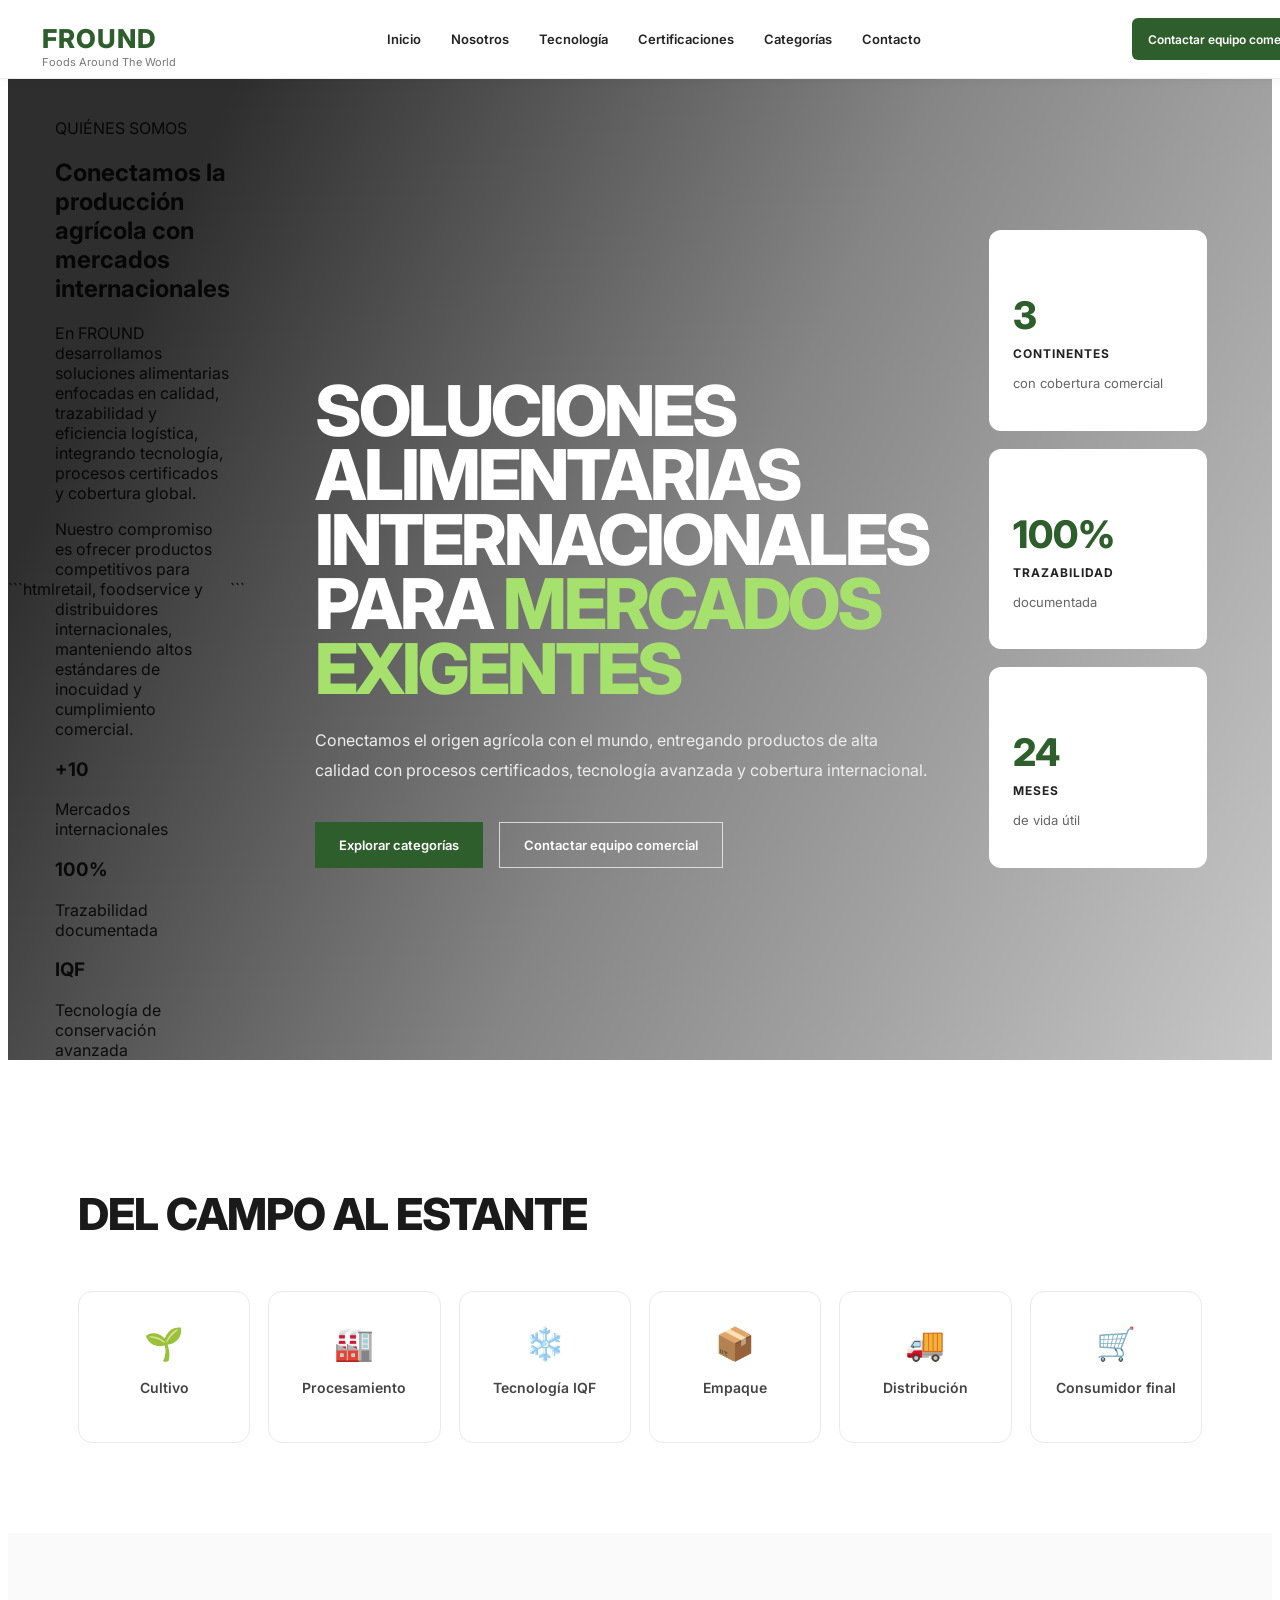
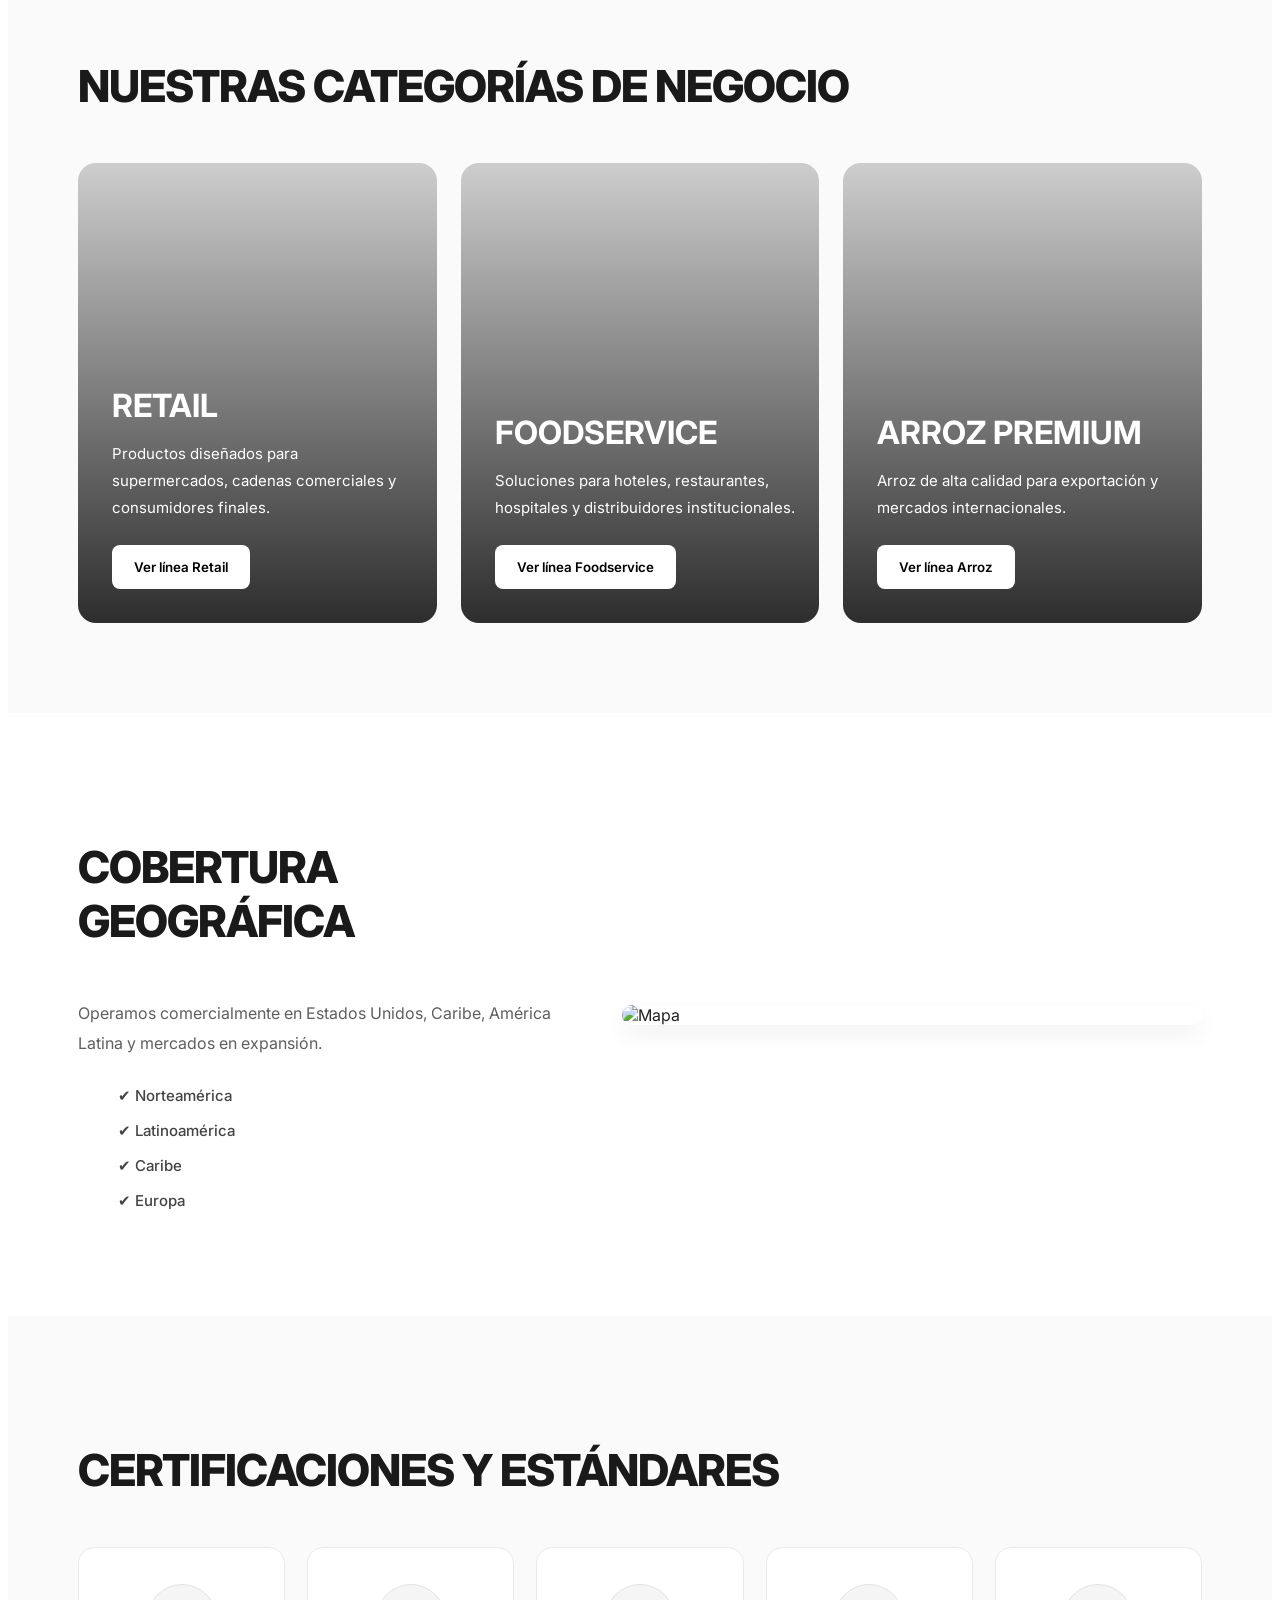
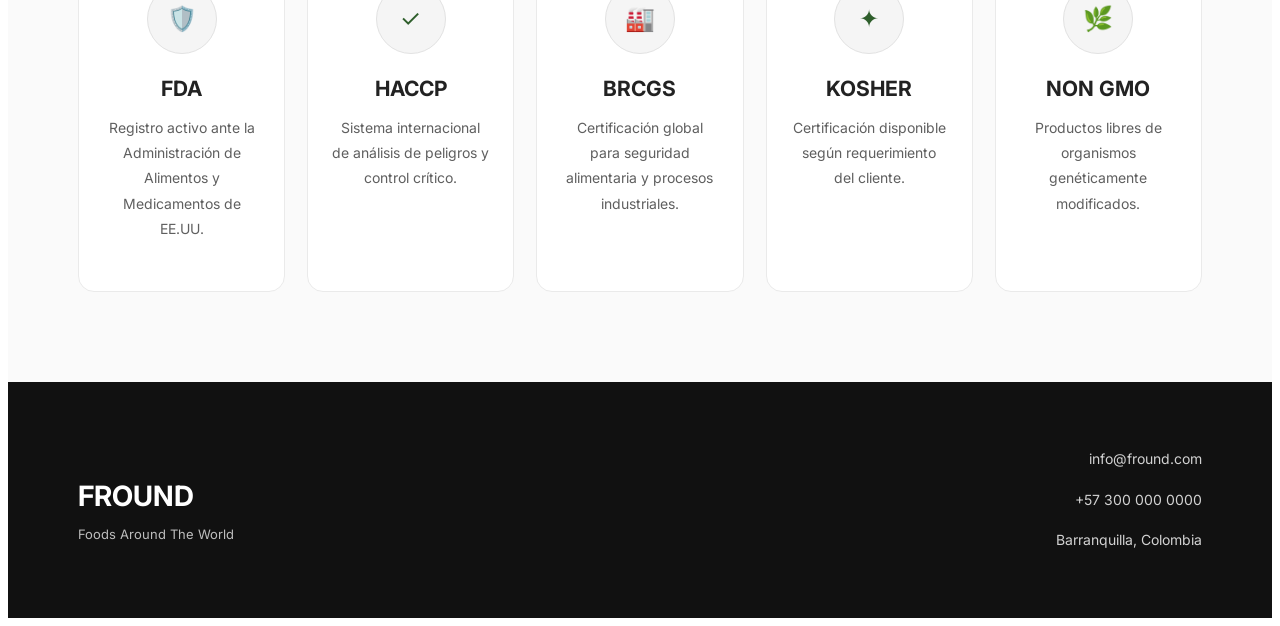
==== commit 11ab31a2: "Update index.html" ====
--- a/index.html
+++ b/index.html
@@ -12,8 +12,6 @@
 </head>
 <body>
 
-  <!-- NAVBAR -->
-
   <header class="navbar">
 
     <div class="logo">
@@ -56,6 +54,75 @@
   <!-- HERO -->
 
   <section class="hero" id="inicio">
+    ```html
+<section class="about-section" id="nosotros">
+
+  <div class="about-left">
+
+    <span class="section-tag">
+      QUIÉNES SOMOS
+    </span>
+
+    <h2>
+      Conectamos la producción agrícola
+      con mercados internacionales
+    </h2>
+
+    <p>
+      En FROUND desarrollamos soluciones
+      alimentarias enfocadas en calidad,
+      trazabilidad y eficiencia logística,
+      integrando tecnología, procesos
+      certificados y cobertura global.
+    </p>
+
+    <p>
+      Nuestro compromiso es ofrecer productos
+      competitivos para retail, foodservice
+      y distribuidores internacionales,
+      manteniendo altos estándares de inocuidad
+      y cumplimiento comercial.
+    </p>
+
+  </div>
+
+  <div class="about-right">
+
+    <div class="about-card">
+
+      <h3>+10</h3>
+
+      <span>
+        Mercados internacionales
+      </span>
+
+    </div>
+
+    <div class="about-card">
+
+      <h3>100%</h3>
+
+      <span>
+        Trazabilidad documentada
+      </span>
+
+    </div>
+
+    <div class="about-card">
+
+      <h3>IQF</h3>
+
+      <span>
+        Tecnología de conservación avanzada
+      </span>
+
+    </div>
+
+  </div>
+
+</section>
+```
+
 
     <div class="overlay"></div>
 
--- a/style.css
+++ b/style.css
@@ -1,1022 +1,73 @@
+```css id="4hq9jt"
 *{
-  margin:0;
-  padding:0;
-  box-sizing:border-box;
+margin:0;
+padding:0;
+box-sizing:border-box;
+-webkit-tap-highlight-color:transparent;
+}
+
+:root{
+--green:#2E5E2B;
+--green-light:#7AB648;
+--dark:#1A1A1A;
+--text:#5F5F5F;
+--border:#EAEAEA;
+--light:#F7F7F7;
+--shadow:0 10px 25px rgba(0,0,0,0.06);
+}
+
+html{
+scroll-behavior:smooth;
+overflow-x:hidden;
 }
 
 body{
-  font-family:'Inter', sans-serif;
-  color:#1a1a1a;
-  background:#ffffff;
+font-family:'Inter',sans-serif;
+background:white;
+color:#222;
+overflow-x:hidden;
+-webkit-font-smoothing:antialiased;
+text-rendering:optimizeLegibility;
+}
+
+img{
+max-width:100%;
+display:block;
+}
+
+a{
+text-decoration:none;
+}
+
+button{
+font-family:'Inter',sans-serif;
+}
+
+section{
+scroll-margin-top:90px;
 }
 
 .navbar{
-  width:100%;
-  height:90px;
-  background:#fff;
-  display:flex;
-  align-items:center;
-  justify-content:space-between;
-  padding:0 70px;
-  border-bottom:1px solid #e5e5e5;
-}
-
-.logo h1{
-  color:#2E5E2B;
-  font-size:36px;
-}
-
-.logo span{
-  font-size:13px;
-}
-
-nav{
-  display:flex;
-  gap:35px;
-}
-
-nav a{
-  text-decoration:none;
-  color:#111;
-  font-weight:600;
-}
-
-.contact-btn{
-  background:#1F3F1D;
-  color:#fff;
-  border:none;
-  padding:14px 22px;
-  border-radius:4px;
-  cursor:pointer;
-  font-weight:600;
-}
-
-.hero{
-  height:700px;
-  background-image:url('https://images.unsplash.com/photo-1500382017468-9049fed747ef');
-  background-size:cover;
-  background-position:center;
-  position:relative;
-  display:flex;
-  align-items:center;
-}
-
-.overlay{
-  position:absolute;
-  inset:0;
-  background:rgba(0,0,0,0.45);
-}
-
-.hero-content{
-  position:relative;
-  z-index:2;
-  width:100%;
-  padding:0 80px;
-  display:flex;
-  justify-content:space-between;
-  align-items:center;
-}
-
-.hero-left{
-  width:55%;
-  color:white;
-}
-
-.hero-left h2{
-  font-size:58px;
-  line-height:1.1;
-  margin-bottom:25px;
-  font-weight:800;
-}
-
-.hero-left h2 span{
-  color:#78B94F;
-}
-
-.hero-left p{
-  font-size:18px;
-  line-height:1.8;
-  width:80%;
-}
-
-.hero-buttons{
-  margin-top:40px;
-  display:flex;
-  gap:20px;
-}
-
-.primary-btn{
-  background:#6FA843;
-  border:none;
-  color:white;
-  padding:16px 28px;
-  font-weight:600;
-  cursor:pointer;
-}
-
-.secondary-btn{
-  background:transparent;
-  border:1px solid white;
-  color:white;
-  padding:16px 28px;
-  cursor:pointer;
-}
-
-.hero-stats{
-  display:flex;
-  gap:25px;
-}
-
-.stat-card{
-  width:180px;
-  background:rgba(255,255,255,0.08);
-  padding:35px 20px;
-  color:white;
-  border:1px solid rgba(255,255,255,0.2);
-}
-
-.stat-card h3{
-  font-size:52px;
-  margin-bottom:10px;
-}
-
-.stat-card span{
-  font-weight:700;
-  display:block;
-  margin-bottom:10px;
-}
-
-.process{
-  padding:80px;
-  text-align:center;
-}
-
-.process h2{
-  color:#2E5E2B;
-  margin-bottom:50px;
-}
-
-.process-grid{
-  display:grid;
-  grid-template-columns:repeat(6,1fr);
-  gap:30px;
-}
-
-.process-item{
-  background:#f7f7f7;
-  padding:30px;
-}
-
-.icon{
-  font-size:40px;
-  margin-bottom:15px;
-}
-
-.categories{
-  padding:80px;
-}
-
-.categories h2{
-  text-align:center;
-  margin-bottom:50px;
-  color:#2E5E2B;
-}
-
-.categories-grid{
-  display:grid;
-  grid-template-columns:repeat(3,1fr);
-  gap:25px;
-}
-
-.category-card{
-  height:350px;
-  position:relative;
-  overflow:hidden;
-  text-decoration:none;
-  color:white;
-  background-size:cover;
-  background-position:center;
-}
-
-.retail{
-  background-image:url('https://images.unsplash.com/photo-1542838132-92c53300491e');
-}
-
-.foodservice{
-  background-image:url('https://images.unsplash.com/photo-1556911220-bff31c812dba');
-}
-
-.rice{
-  background-image:url('https://images.unsplash.com/photo-1586201375761-83865001e31c');
-}
-
-.category-overlay{
-  position:absolute;
-  inset:0;
-  background:rgba(0,0,0,0.45);
-}
-
-.category-content{
-  position:relative;
-  z-index:2;
-  padding:35px;
-  top:50%;
-  transform:translateY(-50%);
-}
-
-.category-content h3{
-  font-size:38px;
-  margin-bottom:20px;
-}
-
-.category-content p{
-  line-height:1.7;
-  margin-bottom:25px;
-}
-
-.category-content button{
-  background:#6FA843;
-  border:none;
-  color:white;
-  padding:14px 22px;
-  cursor:pointer;
-}
-
-.map-section{
-  display:flex;
-  align-items:center;
-  justify-content:space-between;
-  padding:80px;
-  background:#f7f7f7;
-}
-
-.map-left{
-  width:40%;
-}
-
-.map-left h2{
-  color:#2E5E2B;
-  margin-bottom:20px;
-}
-
-.map-left p{
-  line-height:1.8;
-  margin-bottom:20px;
-}
-
-.map-left ul{
-  list-style:none;
-}
-
-.map-left li{
-  margin-bottom:15px;
-}
-
-.map-right{
-  width:50%;
-}
-
-.map-right img{
-  width:100%;
-}
-
-.certifications{
-  padding:80px;
-  text-align:center;
-}
-
-.certifications h2{
-  color:#2E5E2B;
-  margin-bottom:50px;
-}
-
-.cert-grid{
-  display:grid;
-  grid-template-columns:repeat(5,1fr);
-  gap:20px;
-}
-
-.cert-card{
-  border:1px solid #ddd;
-  padding:40px;
-  font-weight:700;
-  background:white;
-}
-
-footer{
-  background:#1F3F1D;
-  color:white;
-  padding:50px 80px;
-  display:flex;
-  justify-content:space-between;
-  align-items:center;
-}
-
-.footer-logo h2{
-  font-size:38px;
-}
-
-.footer-info{
-  text-align:right;
-  line-height:2;
-}
-/* ========================= */
-/* CATEGORY PAGES */
-/* ========================= */
-
-.categories-page-hero{
-  height:500px;
-  background-size:cover;
-  background-position:center;
-  position:relative;
-  display:flex;
-  align-items:center;
-}
-
-.page-overlay{
-  position:absolute;
-  inset:0;
-  background:rgba(0,0,0,0.5);
-}
-
-.page-hero-content{
-  position:relative;
-  z-index:2;
-  padding:0 80px;
-  color:white;
-  width:60%;
-}
-
-.page-hero-content h1{
-  font-size:64px;
-  line-height:1.1;
-  margin-bottom:25px;
-  font-weight:800;
-}
-
-.page-hero-content p{
-  font-size:18px;
-  line-height:1.8;
-}
-
-.products-section{
-  padding:90px 80px;
-}
-
-.products-section h2{
-  text-align:center;
-  color:#2E5E2B;
-  margin-bottom:60px;
-  font-size:38px;
-}
-
-.products-grid{
-  display:grid;
-  grid-template-columns:repeat(3,1fr);
-  gap:30px;
-}
-
-.product-card{
-  background:white;
-  border:1px solid #e5e5e5;
-  overflow:hidden;
-  transition:0.3s;
-}
-
-.product-card:hover{
-  transform:translateY(-5px);
-}
-
-.product-image{
-  height:250px;
-  background-size:cover;
-  background-position:center;
-}
-
-.product-info{
-  padding:30px;
-}
-
-.product-info h3{
-  font-size:28px;
-  margin-bottom:15px;
-}
-
-.product-info p{
-  line-height:1.7;
-  margin-bottom:20px;
-  color:#555;
-}
-
-.specs{
-  display:flex;
-  flex-direction:column;
-  gap:10px;
-  margin-bottom:25px;
-}
-
-.specs span{
-  font-size:14px;
-  font-weight:600;
-  color:#2E5E2B;
-}
-
-.product-btn{
-  width:100%;
-  padding:14px;
-  border:none;
-  background:#2E5E2B;
-  color:white;
-  font-weight:600;
-  cursor:pointer;
-}
-
-.tech-section{
-  background:#f7f7f7;
-  padding:90px 80px;
-}
-
-.tech-wrapper{
-  display:flex;
-  align-items:center;
-  gap:60px;
-}
-
-.tech-image{
-  width:50%;
-}
-
-.tech-image img{
-  width:100%;
-  height:500px;
-  object-fit:cover;
-}
-
-.tech-content{
-  width:50%;
-}
-
-.tech-content h2{
-  font-size:42px;
-  color:#2E5E2B;
-  margin-bottom:25px;
-}
-
-.tech-content p{
-  line-height:1.9;
-  margin-bottom:30px;
-}
-
-.tech-list{
-  display:flex;
-  flex-direction:column;
-  gap:18px;
-}
-
-.tech-list div{
-  background:white;
-  padding:18px;
-  border-left:4px solid #2E5E2B;
-}
-
-.spec-table-section{
-  padding:90px 80px;
-}
-
-.spec-table-section h2{
-  text-align:center;
-  margin-bottom:50px;
-  color:#2E5E2B;
-}
-
-.spec-table{
-  width:100%;
-  border-collapse:collapse;
-}
-
-.spec-table th{
-  background:#2E5E2B;
-  color:white;
-  padding:18px;
-  text-align:left;
-}
-
-.spec-table td{
-  padding:18px;
-  border:1px solid #ddd;
-}
-
-.cta-section{
-  height:350px;
-  background:#1F3F1D;
-  color:white;
-  display:flex;
-  flex-direction:column;
-  align-items:center;
-  justify-content:center;
-  text-align:center;
-  padding:40px;
-}
-
-.cta-section h2{
-  font-size:46px;
-  margin-bottom:20px;
-}
-
-.cta-section p{
-  width:700px;
-  max-width:100%;
-  line-height:1.8;
-  margin-bottom:30px;
-}
-
-.cta-section button{
-  padding:16px 32px;
-  background:#6FA843;
-  border:none;
-  color:white;
-  font-weight:700;
-  cursor:pointer;
-}
-/* ========================= */
-/* RETAIL PAGE */
-/* ========================= */
-
-.retail-hero{
-height:650px;
-background-image:url('https://images.unsplash.com/photo-1542838132-92c53300491e');
-background-size:cover;
-background-position:center;
-position:relative;
-display:flex;
-align-items:center;
-}
-
-.retail-overlay{
-position:absolute;
-inset:0;
-background:rgba(0,0,0,0.55);
-}
-
-.retail-content{
-position:relative;
-z-index:2;
-padding:0 80px;
-width:55%;
-color:white;
-}
-
-.small-title{
-font-size:14px;
-letter-spacing:2px;
-font-weight:700;
-color:#7BC043;
-display:block;
-margin-bottom:20px;
-}
-
-.retail-content h1{
-font-size:68px;
-line-height:1.05;
-margin-bottom:30px;
-font-weight:800;
-}
-
-.retail-content p{
-font-size:19px;
-line-height:1.9;
-width:90%;
-margin-bottom:40px;
-}
-
-.retail-buttons{
-display:flex;
-gap:20px;
-}
-
-.retail-intro{
-padding:100px 80px;
-display:flex;
+position:fixed;
+top:0;
+left:0;
+width:100%;
+height:78px;
+z-index:9999;
+display:flex;
+align-items:center;
 justify-content:space-between;
-align-items:center;
-gap:60px;
-}
-
-.retail-intro-left{
-width:55%;
-}
-
-.retail-intro-left h2{
-font-size:52px;
-line-height:1.1;
-margin-bottom:30px;
-color:#1F3F1D;
-}
-
-.retail-intro-left p{
-line-height:1.9;
-margin-bottom:25px;
-font-size:17px;
-}
-
-.retail-intro-right{
-width:35%;
-display:flex;
-flex-direction:column;
-gap:25px;
-}
-
-.info-box{
-background:#f7f7f7;
-padding:35px;
-border-left:5px solid #2E5E2B;
-}
-
-.info-box h3{
-font-size:42px;
-color:#2E5E2B;
-margin-bottom:10px;
-}
-
-.retail-products{
-padding:100px 80px;
-background:#fafafa;
-}
-
-.retail-products h2{
-text-align:center;
-font-size:46px;
-margin-bottom:70px;
-color:#1F3F1D;
-}
-
-.retail-grid{
-display:flex;
-flex-direction:column;
-gap:40px;
-}
-
-.retail-product{
-background:white;
-display:flex;
-overflow:hidden;
-border:1px solid #e5e5e5;
-}
-
-.retail-product img{
-width:40%;
-height:380px;
-object-fit:cover;
-}
-
-.retail-product-info{
-padding:50px;
-width:60%;
-}
-
-.retail-product-info h3{
-font-size:42px;
-margin-bottom:20px;
-}
-
-.retail-product-info p{
-line-height:1.9;
-margin-bottom:35px;
-color:#555;
-}
-
-.product-specs{
-display:flex;
-gap:40px;
-margin-bottom:35px;
-}
-
-.product-specs div{
-display:flex;
-flex-direction:column;
-gap:8px;
-}
-
-.product-specs strong{
-color:#2E5E2B;
-}
-
-.retail-product-info button{
-padding:16px 28px;
-background:#2E5E2B;
-color:white;
-border:none;
-font-weight:600;
-cursor:pointer;
-}
-
-.retail-tech{
-display:flex;
-align-items:center;
-}
-
-.retail-tech-image{
-width:50%;
-}
-
-.retail-tech-image img{
-width:100%;
-height:650px;
-object-fit:cover;
-}
-
-.retail-tech-content{
-width:50%;
-padding:80px;
-}
-
-.retail-tech-content h2{
-font-size:54px;
-line-height:1.1;
-margin-bottom:30px;
-color:#1F3F1D;
-}
-
-.retail-tech-content p{
-line-height:1.9;
-margin-bottom:40px;
-}
-
-.tech-benefits{
-display:flex;
-flex-direction:column;
-gap:20px;
-}
-
-.benefit{
-background:#f7f7f7;
-padding:20px;
-font-weight:600;
-}
-
-.retail-table{
-padding:100px 80px;
-}
-
-.retail-table h2{
-text-align:center;
-font-size:42px;
-margin-bottom:50px;
-color:#1F3F1D;
-}
-
-.retail-table table{
-width:100%;
-border-collapse:collapse;
-}
-
-.retail-table th{
-background:#2E5E2B;
-color:white;
-padding:22px;
-text-align:left;
-}
-
-.retail-table td{
-padding:22px;
-border:1px solid #ddd;
-}
-
-.retail-cta{
-height:350px;
-background:#1F3F1D;
-color:white;
+padding:0 42px;
+background:white;
+border-bottom:1px solid #ececec;
+box-shadow:0 2px 10px rgba(0,0,0,0.04);
+}
+
+.logo{
 display:flex;
 flex-direction:column;
 justify-content:center;
-align-items:center;
-text-align:center;
-padding:40px;
-}
-
-.retail-cta h2{
-font-size:52px;
-margin-bottom:25px;
-}
-
-.retail-cta p{
-font-size:18px;
-width:700px;
-max-width:100%;
-line-height:1.8;
-margin-bottom:35px;
-}
-
-.retail-cta button{
-padding:18px 34px;
-background:#6FA843;
-border:none;
-color:white;
-font-weight:700;
-cursor:pointer;
-}
-/* FOODSERVICE WITHOUT BUTTONS */
-
-.retail-product-info{
-display:flex;
-flex-direction:column;
-justify-content:center;
-}
-html{
-  scroll-behavior:smooth;
-}
-/* ========================= */
-/* SMOOTH ANIMATIONS */
-/* ========================= */
-
-*{
-transition:
-background 0.25s ease,
-color 0.25s ease,
-transform 0.25s ease,
-box-shadow 0.25s ease,
-border 0.25s ease;
-}
-
-/* NAVBAR */
-
-.navbar{
-position:sticky;
-top:0;
-z-index:1000;
-}
-
-/* BOTONES */
-
-.primary-btn,
-.secondary-btn,
-.contact-btn,
-.product-btn,
-.retail-cta button{
-text-decoration:none;
-display:inline-flex;
-align-items:center;
-justify-content:center;
-}
-
-.primary-btn:hover,
-.contact-btn:hover,
-.product-btn:hover,
-.retail-cta button:hover{
-transform:translateY(-2px);
-box-shadow:0 8px 25px rgba(0,0,0,0.12);
-}
-
-.secondary-btn:hover{
-background:white;
-color:#1F3F1D;
-}
-
-/* CATEGORY CARDS */
-
-.category-card:hover{
-transform:translateY(-8px);
-}
-
-.category-card:hover .category-overlay{
-background:rgba(0,0,0,0.3);
-}
-
-/* PRODUCTOS */
-
-.retail-product:hover{
-transform:translateY(-6px);
-box-shadow:0 12px 30px rgba(0,0,0,0.08);
-}
-
-.retail-product img{
-transition:transform 0.5s ease;
-}
-
-.retail-product:hover img{
-transform:scale(1.03);
-}
-
-/* INFO BOXES */
-
-.info-box:hover{
-transform:translateX(6px);
-background:#f3f3f3;
-}
-
-/* TABLAS */
-
-.retail-table tr:hover td{
-background:#fafafa;
-}
-
-/* CERTIFICACIONES */
-
-.cert-card:hover{
-transform:translateY(-5px);
-border-color:#2E5E2B;
-}
-
-/* HERO */
-
-.hero-content{
-animation:fadeUp 1s ease;
-}
-
-@keyframes fadeUp{
-
-from{
-opacity:0;
-transform:translateY(30px);
-}
-
-to{
-opacity:1;
-transform:translateY(0);
-}
-
-}
-/* ========================= */
-/* CERTIFICATIONS */
-/* ========================= */
-
-.certifications{
-padding:100px 80px;
-background:#fafafa;
-}
-
-.certifications h2{
-text-align:center;
-font-size:42px;
-margin-bottom:60px;
-color:#1F3F1D;
-}
-
-.cert-grid{
-display:grid;
-grid-template-columns:repeat(5,1fr);
-gap:25px;
-}
-
-.cert-card{
-background:white;
-padding:40px 30px;
-border:1px solid #e5e5e5;
-text-align:center;
-}
-
-.cert-icon{
-width:70px;
-height:70px;
-margin:0 auto 25px;
-border:1px solid #dcdcdc;
-display:flex;
-align-items:center;
-justify-content:center;
-font-size:28px;
-color:#2E5E2B;
-background:#fafafa;
-}
-
-.cert-card h3{
-font-size:24px;
-margin-bottom:18px;
-color:#1F3F1D;
-}
-
-.cert-card p{
-line-height:1.8;
-font-size:15px;
-color:#555;
-}a{
-text-decoration:none;
-}
-
-button{
-font-family:'Inter',sans-serif;
-}
-
-section{
-scroll-margin-top:90px;
-}
-
-.navbar{
-position:fixed;
-top:18px;
-left:50%;
-transform:translateX(-50%);
-width:92%;
-max-width:1240px;
-z-index:9999;
-display:flex;
-justify-content:space-between;
-align-items:center;
-padding:14px 28px;
-background:rgba(255,255,255,0.97);
-border:1px solid rgba(0,0,0,0.06);
-backdrop-filter:blur(12px);
-box-shadow:0 8px 24px rgba(0,0,0,0.06);
-border-radius:16px;
+flex-shrink:0;
 }
 
 .logo h1{
@@ -1025,17 +76,21 @@
 letter-spacing:1px;
 line-height:1;
 color:var(--green);
+margin-bottom:4px;
 }
 
 .logo span{
 font-size:11px;
 color:#777;
+line-height:1.2;
 }
 
 nav{
 display:flex;
 align-items:center;
-gap:24px;
+justify-content:center;
+gap:30px;
+flex:1;
 }
 
 nav a{
@@ -1044,13 +99,15 @@
 font-weight:600;
 color:#222;
 transition:.18s ease;
+padding:6px 0;
+white-space:nowrap;
 }
 
 nav a::after{
 content:'';
 position:absolute;
 left:0;
-bottom:-6px;
+bottom:0;
 width:0%;
 height:2px;
 background:var(--green-light);
@@ -1080,7 +137,29 @@
 transition:.18s ease;
 }
 
-.contact-btn,
+.contact-btn{
+height:42px;
+padding:0 16px;
+background:var(--green);
+color:white;
+font-size:12px;
+font-weight:600;
+border:none;
+border-radius:6px;
+display:flex;
+align-items:center;
+justify-content:center;
+white-space:nowrap;
+flex-shrink:0;
+transition:.18s ease;
+max-width:190px;
+}
+
+.contact-btn:hover{
+transform:translateY(-2px);
+background:#244b22;
+}
+
 .primary-btn{
 background:var(--green);
 color:white;
@@ -1143,15 +222,6 @@
 max-width:700px;
 }
 
-.small-title{
-display:inline-block;
-margin-bottom:18px;
-font-size:12px;
-font-weight:700;
-letter-spacing:2px;
-color:#dadada;
-}
-
 .hero-left h2{
 font-size:70px;
 line-height:.92;
@@ -1508,12 +578,28 @@
 @media(max-width:992px){
 
 .navbar{
-width:94%;
-padding:16px 20px;
+height:auto;
+padding:16px 24px;
 flex-direction:column;
 gap:16px;
 }
 
+.logo{
+min-width:auto;
+align-items:center;
+}
+
+nav{
+flex-wrap:wrap;
+gap:18px;
+}
+
+.contact-btn{
+width:100%;
+max-width:280px;
+min-width:unset;
+}
+
 .hero-content{
 padding:0 40px 70px;
 }
@@ -1548,20 +634,16 @@
 @media(max-width:768px){
 
 .navbar{
-top:10px;
-padding:16px;
-border-radius:14px;
+padding:14px 18px;
 }
 
 nav{
-flex-wrap:wrap;
+gap:14px;
 justify-content:center;
-gap:14px;
-}
-
-.contact-btn{
-width:100%;
-max-width:280px;
+}
+
+nav a{
+font-size:12px;
 }
 
 .hero{
@@ -1642,10 +724,6 @@
 font-size:32px;
 }
 
-nav a{
-font-size:12px;
-}
-
 .process h2,
 .categories h2,
 .map-left h2,
@@ -1654,3 +732,4 @@
 }
 
 }
+```
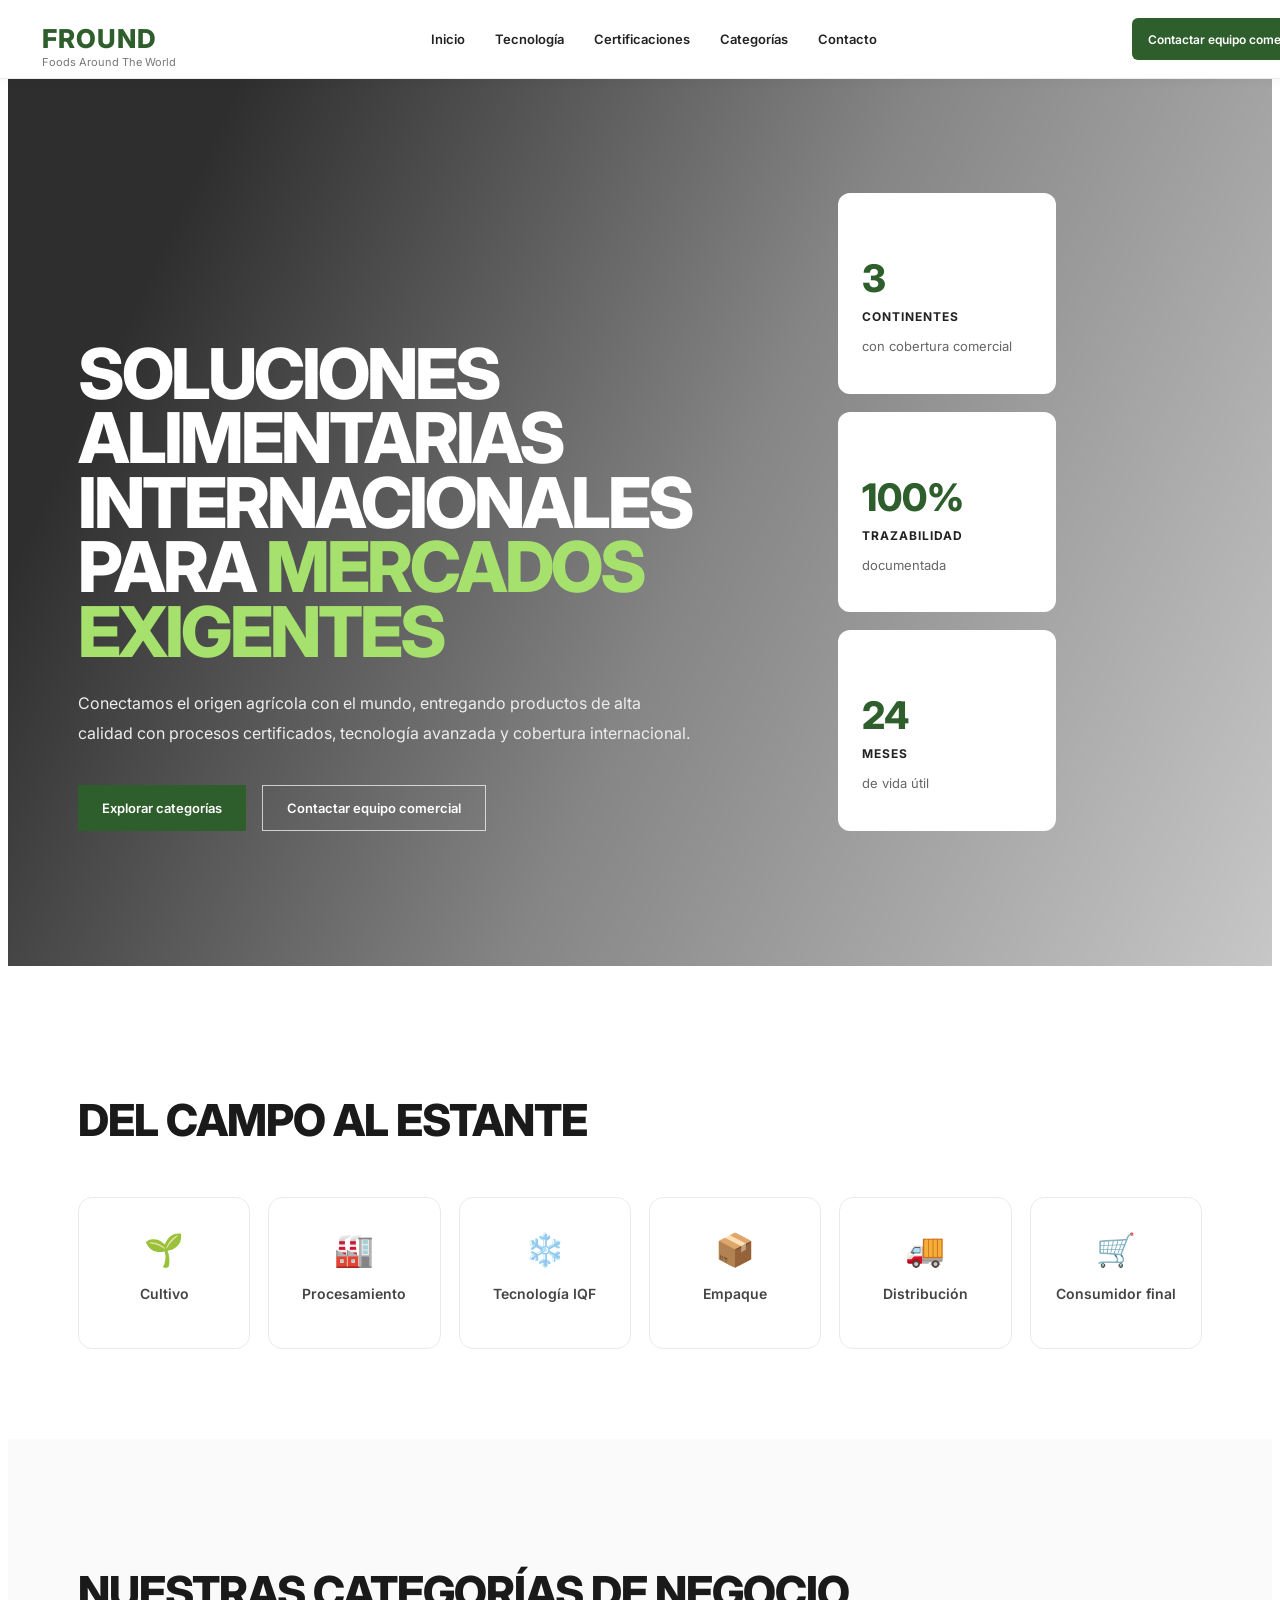
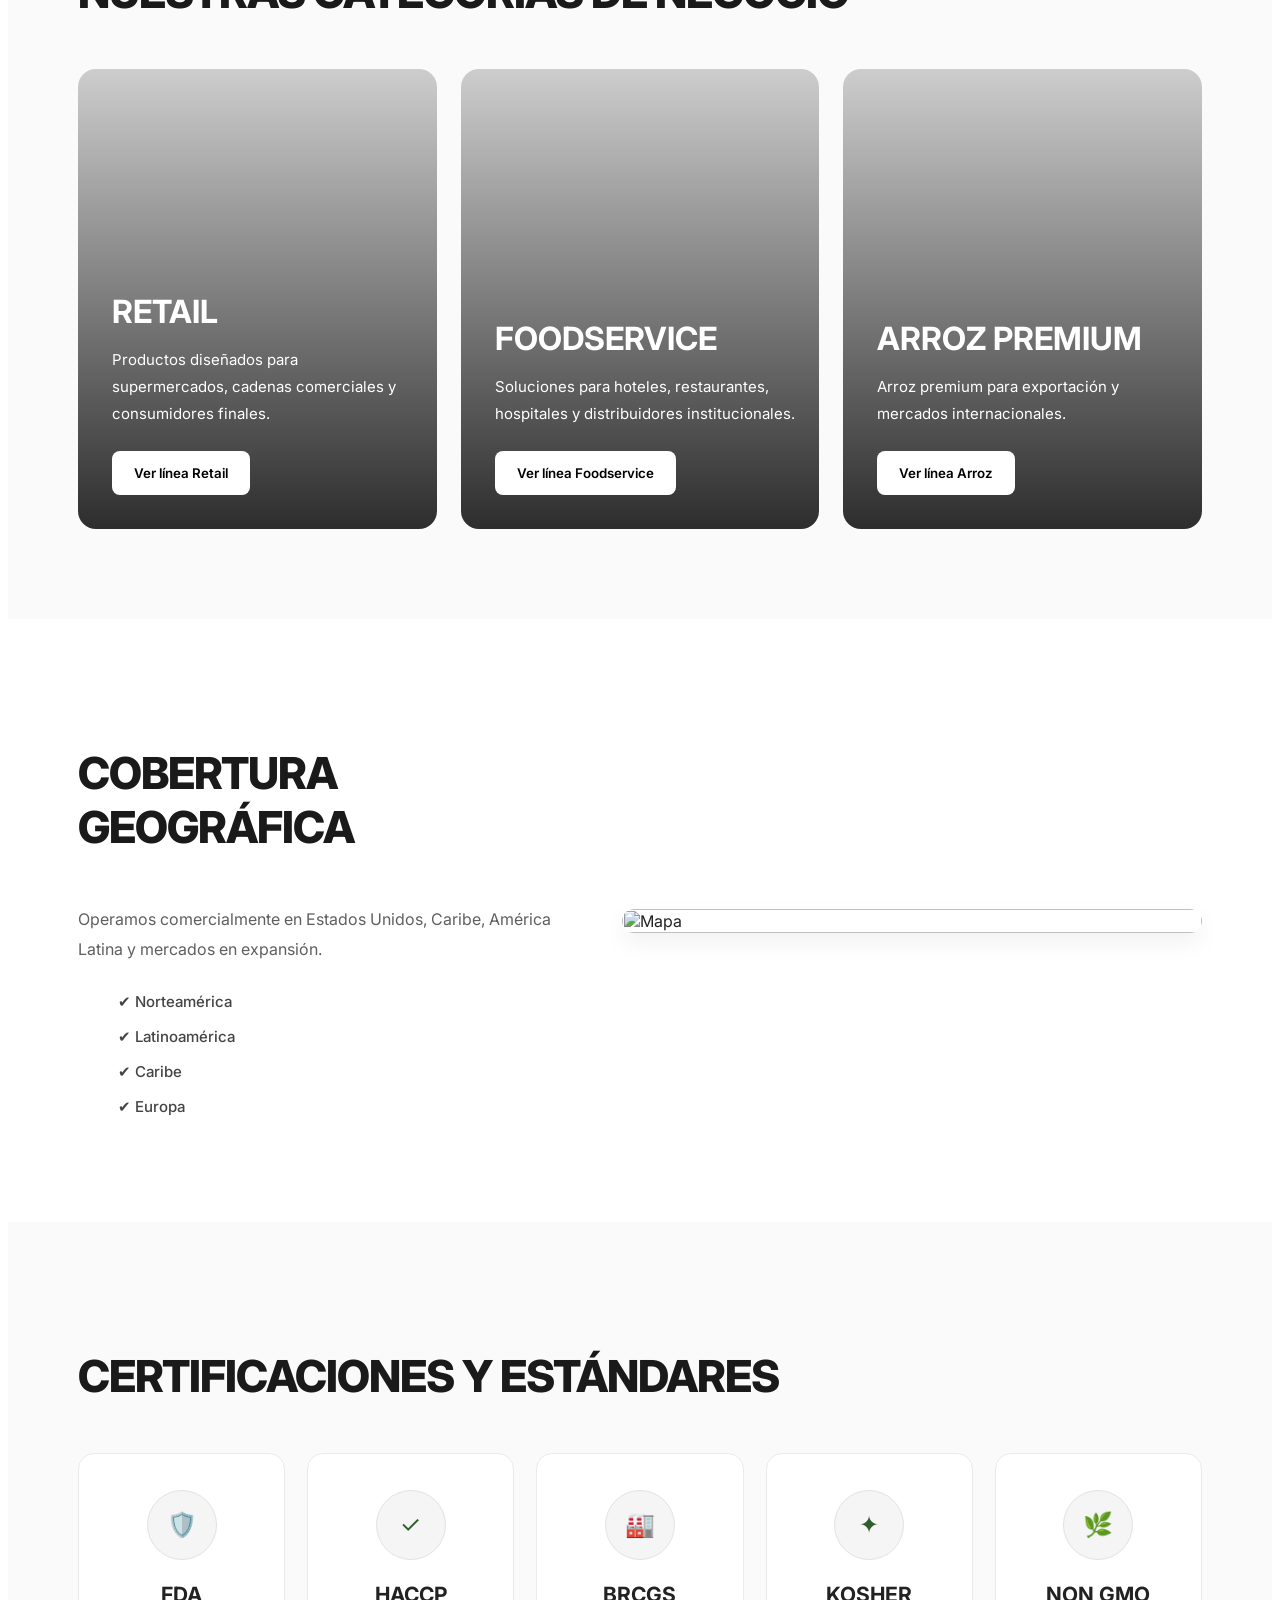
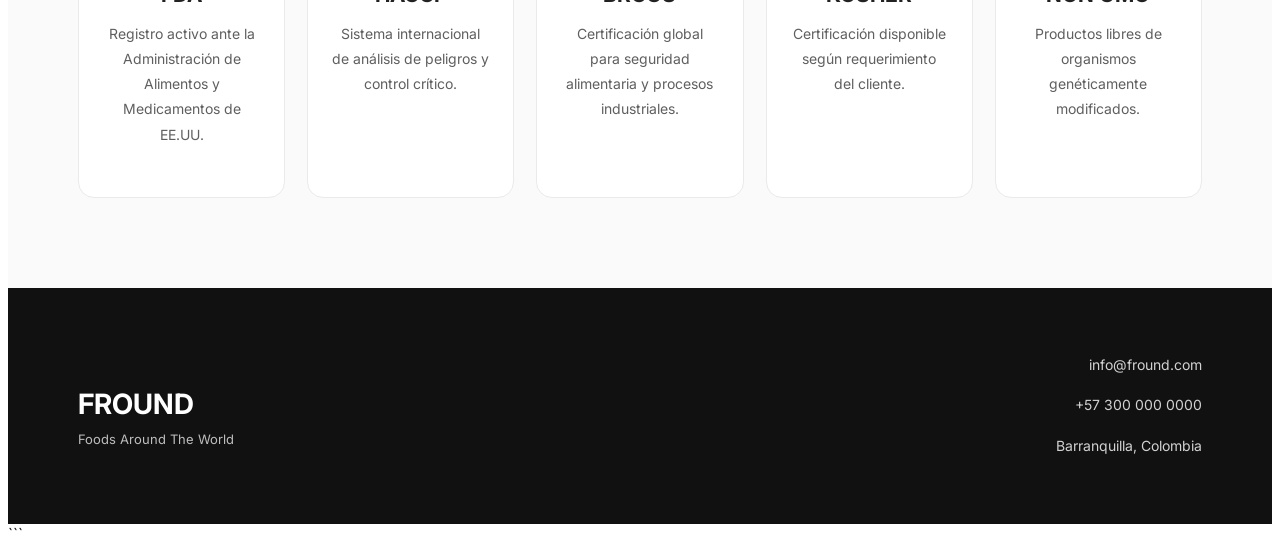
==== commit 1225c0ed: "Update index.html" ====
--- a/index.html
+++ b/index.html
@@ -1,416 +1,316 @@
+```html
 <!DOCTYPE html>
 <html lang="es">
 <head>
-  <meta charset="UTF-8" />
-  <meta name="viewport" content="width=device-width, initial-scale=1.0"/>
-  <title>FROUND - Foods Around The World</title>
-
-  <link rel="stylesheet" href="style.css"/>
-
-  <link rel="preconnect" href="https://fonts.googleapis.com">
-  <link href="https://fonts.googleapis.com/css2?family=Inter:wght@300;400;500;600;700;800&display=swap" rel="stylesheet">
+<meta charset="UTF-8">
+<meta name="viewport" content="width=device-width, initial-scale=1.0">
+<title>FROUND - Foods Around The World</title>
+
+<link rel="stylesheet" href="style.css">
+
+<link rel="preconnect" href="https://fonts.googleapis.com">
+<link href="https://fonts.googleapis.com/css2?family=Inter:wght@300;400;500;600;700;800&display=swap" rel="stylesheet">
 </head>
+
 <body>
 
-  <header class="navbar">
-
-    <div class="logo">
-      <h1>FROUND</h1>
-      <span>Foods Around The World</span>
-    </div>
-
-   <nav>
+<header class="navbar">
+
+<div class="logo">
+<h1>FROUND</h1>
+<span>Foods Around The World</span>
+</div>
+
+<nav>
 
 <a href="#inicio">Inicio</a>
-
-<a href="#nosotros">
-Nosotros
+<a href="#tecnologia">Tecnología</a>
+<a href="#certificaciones">Certificaciones</a>
+<a href="#categorias">Categorías</a>
+<a href="#contacto">Contacto</a>
+
+</nav>
+
+<button class="contact-btn">
+Contactar equipo comercial
+</button>
+
+</header>
+
+<section class="hero" id="inicio">
+
+<div class="overlay"></div>
+
+<div class="hero-content">
+
+<div class="hero-left">
+
+<h2>
+SOLUCIONES ALIMENTARIAS
+INTERNACIONALES PARA
+<span>MERCADOS EXIGENTES</span>
+</h2>
+
+<p>
+Conectamos el origen agrícola con el mundo,
+entregando productos de alta calidad con
+procesos certificados, tecnología avanzada
+y cobertura internacional.
+</p>
+
+<div class="hero-buttons">
+
+<a href="#categorias" class="primary-btn">
+Explorar categorías
 </a>
 
-<a href="#tecnologia">
-Tecnología
+<button class="secondary-btn">
+Contactar equipo comercial
+</button>
+
+</div>
+
+</div>
+
+<div class="hero-stats">
+
+<div class="stat-card">
+<h3>3</h3>
+<span>CONTINENTES</span>
+<p>con cobertura comercial</p>
+</div>
+
+<div class="stat-card">
+<h3>100%</h3>
+<span>TRAZABILIDAD</span>
+<p>documentada</p>
+</div>
+
+<div class="stat-card">
+<h3>24</h3>
+<span>MESES</span>
+<p>de vida útil</p>
+</div>
+
+</div>
+
+</div>
+
+</section>
+
+<section class="process" id="tecnologia">
+
+<h2>DEL CAMPO AL ESTANTE</h2>
+
+<div class="process-grid">
+
+<div class="process-item">
+<div class="icon">🌱</div>
+<p>Cultivo</p>
+</div>
+
+<div class="process-item">
+<div class="icon">🏭</div>
+<p>Procesamiento</p>
+</div>
+
+<div class="process-item">
+<div class="icon">❄️</div>
+<p>Tecnología IQF</p>
+</div>
+
+<div class="process-item">
+<div class="icon">📦</div>
+<p>Empaque</p>
+</div>
+
+<div class="process-item">
+<div class="icon">🚚</div>
+<p>Distribución</p>
+</div>
+
+<div class="process-item">
+<div class="icon">🛒</div>
+<p>Consumidor final</p>
+</div>
+
+</div>
+
+</section>
+
+<section class="categories" id="categorias">
+
+<h2>NUESTRAS CATEGORÍAS DE NEGOCIO</h2>
+
+<div class="categories-grid">
+
+<a href="retail.html" class="category-card retail">
+
+<div class="category-overlay"></div>
+
+<div class="category-content">
+
+<h3>RETAIL</h3>
+
+<p>
+Productos diseñados para supermercados,
+cadenas comerciales y consumidores finales.
+</p>
+
+<button>
+Ver línea Retail
+</button>
+
+</div>
+
 </a>
 
-<a href="#certificaciones">
-Certificaciones
+<a href="foodservice.html" class="category-card foodservice">
+
+<div class="category-overlay"></div>
+
+<div class="category-content">
+
+<h3>FOODSERVICE</h3>
+
+<p>
+Soluciones para hoteles, restaurantes,
+hospitales y distribuidores institucionales.
+</p>
+
+<button>
+Ver línea Foodservice
+</button>
+
+</div>
+
 </a>
 
-<a href="#categorias">
-Categorías
+<a href="arroz-premium.html" class="category-card rice">
+
+<div class="category-overlay"></div>
+
+<div class="category-content">
+
+<h3>ARROZ PREMIUM</h3>
+
+<p>
+Arroz premium para exportación
+y mercados internacionales.
+</p>
+
+<button>
+Ver línea Arroz
+</button>
+
+</div>
+
 </a>
 
-<a href="#contacto">
-Contacto
-</a>
-
-</nav>
-
-    <button class="contact-btn">
-      Contactar equipo comercial
-    </button>
-
-  </header>
-
-  <!-- HERO -->
-
-  <section class="hero" id="inicio">
-    ```html
-<section class="about-section" id="nosotros">
-
-  <div class="about-left">
-
-    <span class="section-tag">
-      QUIÉNES SOMOS
-    </span>
-
-    <h2>
-      Conectamos la producción agrícola
-      con mercados internacionales
-    </h2>
-
-    <p>
-      En FROUND desarrollamos soluciones
-      alimentarias enfocadas en calidad,
-      trazabilidad y eficiencia logística,
-      integrando tecnología, procesos
-      certificados y cobertura global.
-    </p>
-
-    <p>
-      Nuestro compromiso es ofrecer productos
-      competitivos para retail, foodservice
-      y distribuidores internacionales,
-      manteniendo altos estándares de inocuidad
-      y cumplimiento comercial.
-    </p>
-
-  </div>
-
-  <div class="about-right">
-
-    <div class="about-card">
-
-      <h3>+10</h3>
-
-      <span>
-        Mercados internacionales
-      </span>
-
-    </div>
-
-    <div class="about-card">
-
-      <h3>100%</h3>
-
-      <span>
-        Trazabilidad documentada
-      </span>
-
-    </div>
-
-    <div class="about-card">
-
-      <h3>IQF</h3>
-
-      <span>
-        Tecnología de conservación avanzada
-      </span>
-
-    </div>
-
-  </div>
-
-</section>
-```
-
-
-    <div class="overlay"></div>
-
-    <div class="hero-content">
-
-      <div class="hero-left">
-
-        <h2>
-          SOLUCIONES ALIMENTARIAS
-          INTERNACIONALES PARA
-          <span>MERCADOS EXIGENTES</span>
-        </h2>
-
-        <p>
-          Conectamos el origen agrícola con el mundo,
-          entregando productos de alta calidad con
-          procesos certificados, tecnología avanzada
-          y cobertura internacional.
-        </p>
-
-        <div class="hero-buttons">
-          <a href="#categorias" class="primary-btn">
-  Explorar categorías
-</a>
-
-          <button class="secondary-btn">
-            Contactar equipo comercial
-          </button>
-        </div>
-
-      </div>
-
-      <div class="hero-stats">
-
-        <div class="stat-card">
-          <h3>3</h3>
-          <span>CONTINENTES</span>
-          <p>con cobertura comercial</p>
-        </div>
-
-        <div class="stat-card">
-          <h3>100%</h3>
-          <span>TRAZABILIDAD</span>
-          <p>documentada</p>
-        </div>
-
-        <div class="stat-card">
-          <h3>24</h3>
-          <span>MESES</span>
-          <p>de vida útil</p>
-        </div>
-
-      </div>
-
-    </div>
-
-  </section>
-
-  <!-- PROCESO -->
-
-  <section class="process">
-
-    <h2>DEL CAMPO AL ESTANTE</h2>
-
-    <div class="process-grid">
-
-      <div class="process-item">
-        <div class="icon">🌱</div>
-        <p>Cultivo</p>
-      </div>
-
-      <div class="process-item">
-        <div class="icon">🏭</div>
-        <p>Procesamiento</p>
-      </div>
-
-      <div class="process-item">
-        <div class="icon">❄️</div>
-        <p>Tecnología IQF</p>
-      </div>
-
-      <div class="process-item">
-        <div class="icon">📦</div>
-        <p>Empaque</p>
-      </div>
-
-      <div class="process-item">
-        <div class="icon">🚚</div>
-        <p>Distribución</p>
-      </div>
-
-      <div class="process-item">
-        <div class="icon">🛒</div>
-        <p>Consumidor final</p>
-      </div>
-
-    </div>
-
-  </section>
-
-  <!-- CATEGORÍAS -->
-
-  <section class="categories" id="categorias">
-
-    <h2>NUESTRAS CATEGORÍAS DE NEGOCIO</h2>
-
-    <div class="categories-grid">
-
-      <a href="retail.html" class="category-card retail">
-
-        <div class="category-overlay"></div>
-
-        <div class="category-content">
-          <h3>RETAIL</h3>
-
-          <p>
-            Productos diseñados para supermercados,
-            cadenas comerciales y consumidores finales.
-          </p>
-
-          <button>Ver línea Retail</button>
-        </div>
-
-      </a>
-
-      <a href="foodservice.html" class="category-card foodservice">
-
-        <div class="category-overlay"></div>
-
-        <div class="category-content">
-          <h3>FOODSERVICE</h3>
-
-          <p>
-            Soluciones para hoteles, restaurantes,
-            hospitales y distribuidores institucionales.
-          </p>
-
-          <button>Ver línea Foodservice</button>
-        </div>
-
-      </a>
-
-      <a href="arroz-premium.html" class="category-card rice">
-
-        <div class="category-overlay"></div>
-
-        <div class="category-content">
-          <h3>ARROZ PREMIUM</h3>
-
-          <p>
-            Arroz de alta calidad para exportación
-            y mercados internacionales.
-          </p>
-
-          <button>Ver línea Arroz</button>
-        </div>
-
-      </a>
-
-    </div>
-
-  </section>
-
-  <!-- MAPA -->
-
-  <section class="map-section">
-
-    <div class="map-left">
-
-      <h2>COBERTURA GEOGRÁFICA</h2>
-
-      <p>
-        Operamos comercialmente en Estados Unidos,
-        Caribe, América Latina y mercados en expansión.
-      </p>
-
-      <ul>
-        <li>✔ Norteamérica</li>
-        <li>✔ Latinoamérica</li>
-        <li>✔ Caribe</li>
-        <li>✔ Europa</li>
-      </ul>
-
-    </div>
-
-    <div class="map-right">
-
-      <img src="https://upload.wikimedia.org/wikipedia/commons/8/80/World_map_-_low_resolution.svg" alt="Mapa">
-
-    </div>
-
-  </section>
-
-  <!-- CERTIFICACIONES -->
-
- <section class="certifications">
+</div>
+
+</section>
+
+<section class="map-section">
+
+<div class="map-left">
+
+<h2>COBERTURA GEOGRÁFICA</h2>
+
+<p>
+Operamos comercialmente en Estados Unidos,
+Caribe, América Latina y mercados en expansión.
+</p>
+
+<ul>
+<li>✔ Norteamérica</li>
+<li>✔ Latinoamérica</li>
+<li>✔ Caribe</li>
+<li>✔ Europa</li>
+</ul>
+
+</div>
+
+<div class="map-right">
+
+<img src="https://upload.wikimedia.org/wikipedia/commons/8/80/World_map_-_low_resolution.svg" alt="Mapa">
+
+</div>
+
+</section>
+
+<section class="certifications" id="certificaciones">
 
 <h2>CERTIFICACIONES Y ESTÁNDARES</h2>
 
 <div class="cert-grid">
 
 <div class="cert-card">
-
 <div class="cert-icon">🛡️</div>
-
 <h3>FDA</h3>
-
 <p>
 Registro activo ante la Administración
 de Alimentos y Medicamentos de EE.UU.
 </p>
-
-</div>
-
-<div class="cert-card">
-
+</div>
+
+<div class="cert-card">
 <div class="cert-icon">✓</div>
-
 <h3>HACCP</h3>
-
 <p>
 Sistema internacional de análisis
 de peligros y control crítico.
 </p>
-
-</div>
-
-<div class="cert-card">
-
+</div>
+
+<div class="cert-card">
 <div class="cert-icon">🏭</div>
-
 <h3>BRCGS</h3>
-
 <p>
 Certificación global para seguridad
 alimentaria y procesos industriales.
 </p>
-
-</div>
-
-<div class="cert-card">
-
+</div>
+
+<div class="cert-card">
 <div class="cert-icon">✦</div>
-
 <h3>KOSHER</h3>
-
 <p>
 Certificación disponible según
 requerimiento del cliente.
 </p>
-
-</div>
-
-<div class="cert-card">
-
+</div>
+
+<div class="cert-card">
 <div class="cert-icon">🌿</div>
-
 <h3>NON GMO</h3>
-
 <p>
 Productos libres de organismos
 genéticamente modificados.
 </p>
-
-</div>
-
-</div>
-
-</section>
-
-  <!-- FOOTER -->
-
-  <footer>
-
-    <div class="footer-logo">
-      <h2>FROUND</h2>
-      <span>Foods Around The World</span>
-    </div>
-
-    <div class="footer-info">
-      <p>info@fround.com</p>
-      <p>+57 300 000 0000</p>
-      <p>Barranquilla, Colombia</p>
-    </div>
-
-  </footer>
-
-  <script src="script.js"></script>
+</div>
+
+</div>
+
+</section>
+
+<footer id="contacto">
+
+<div class="footer-logo">
+<h2>FROUND</h2>
+<span>Foods Around The World</span>
+</div>
+
+<div class="footer-info">
+<p>info@fround.com</p>
+<p>+57 300 000 0000</p>
+<p>Barranquilla, Colombia</p>
+</div>
+
+</footer>
+
+<script src="script.js"></script>
 
 </body>
 </html>
+```
--- a/style.css
+++ b/style.css
@@ -732,4 +732,116 @@
 }
 
 }
+```css
+.about-section{
+display:flex;
+justify-content:space-between;
+gap:70px;
+padding:100px 70px;
+background:white;
+}
+
+.about-left{
+width:58%;
+}
+
+.section-tag{
+display:inline-block;
+margin-bottom:18px;
+font-size:13px;
+font-weight:700;
+letter-spacing:1px;
+color:var(--green);
+}
+
+.about-left h2{
+font-size:52px;
+line-height:1.05;
+font-weight:800;
+letter-spacing:-2px;
+margin-bottom:28px;
+color:var(--dark);
+max-width:700px;
+}
+
+.about-left p{
+font-size:16px;
+line-height:1.9;
+margin-bottom:22px;
+color:var(--text);
+max-width:700px;
+}
+
+.about-right{
+width:42%;
+display:flex;
+flex-direction:column;
+gap:22px;
+}
+
+.about-card{
+padding:34px;
+border:1px solid var(--border);
+border-radius:18px;
+background:#fafafa;
+transition:.2s ease;
+}
+
+.about-card:hover{
+transform:translateY(-4px);
+box-shadow:var(--shadow);
+}
+
+.about-card h3{
+font-size:44px;
+font-weight:800;
+margin-bottom:10px;
+color:var(--green);
+}
+
+.about-card span{
+font-size:15px;
+line-height:1.7;
+color:#444;
+}
+
+@media(max-width:992px){
+
+.about-section{
+flex-direction:column;
+padding:80px 40px;
+}
+
+.about-left,
+.about-right{
+width:100%;
+}
+
+.about-left h2{
+font-size:42px;
+}
+
+}
+
+@media(max-width:768px){
+
+.about-section{
+padding:70px 24px;
+}
+
+.about-left h2{
+font-size:34px;
+}
+
+.about-left p{
+font-size:15px;
+}
+
+.about-card h3{
+font-size:36px;
+}
+
+}
 ```
+
+```
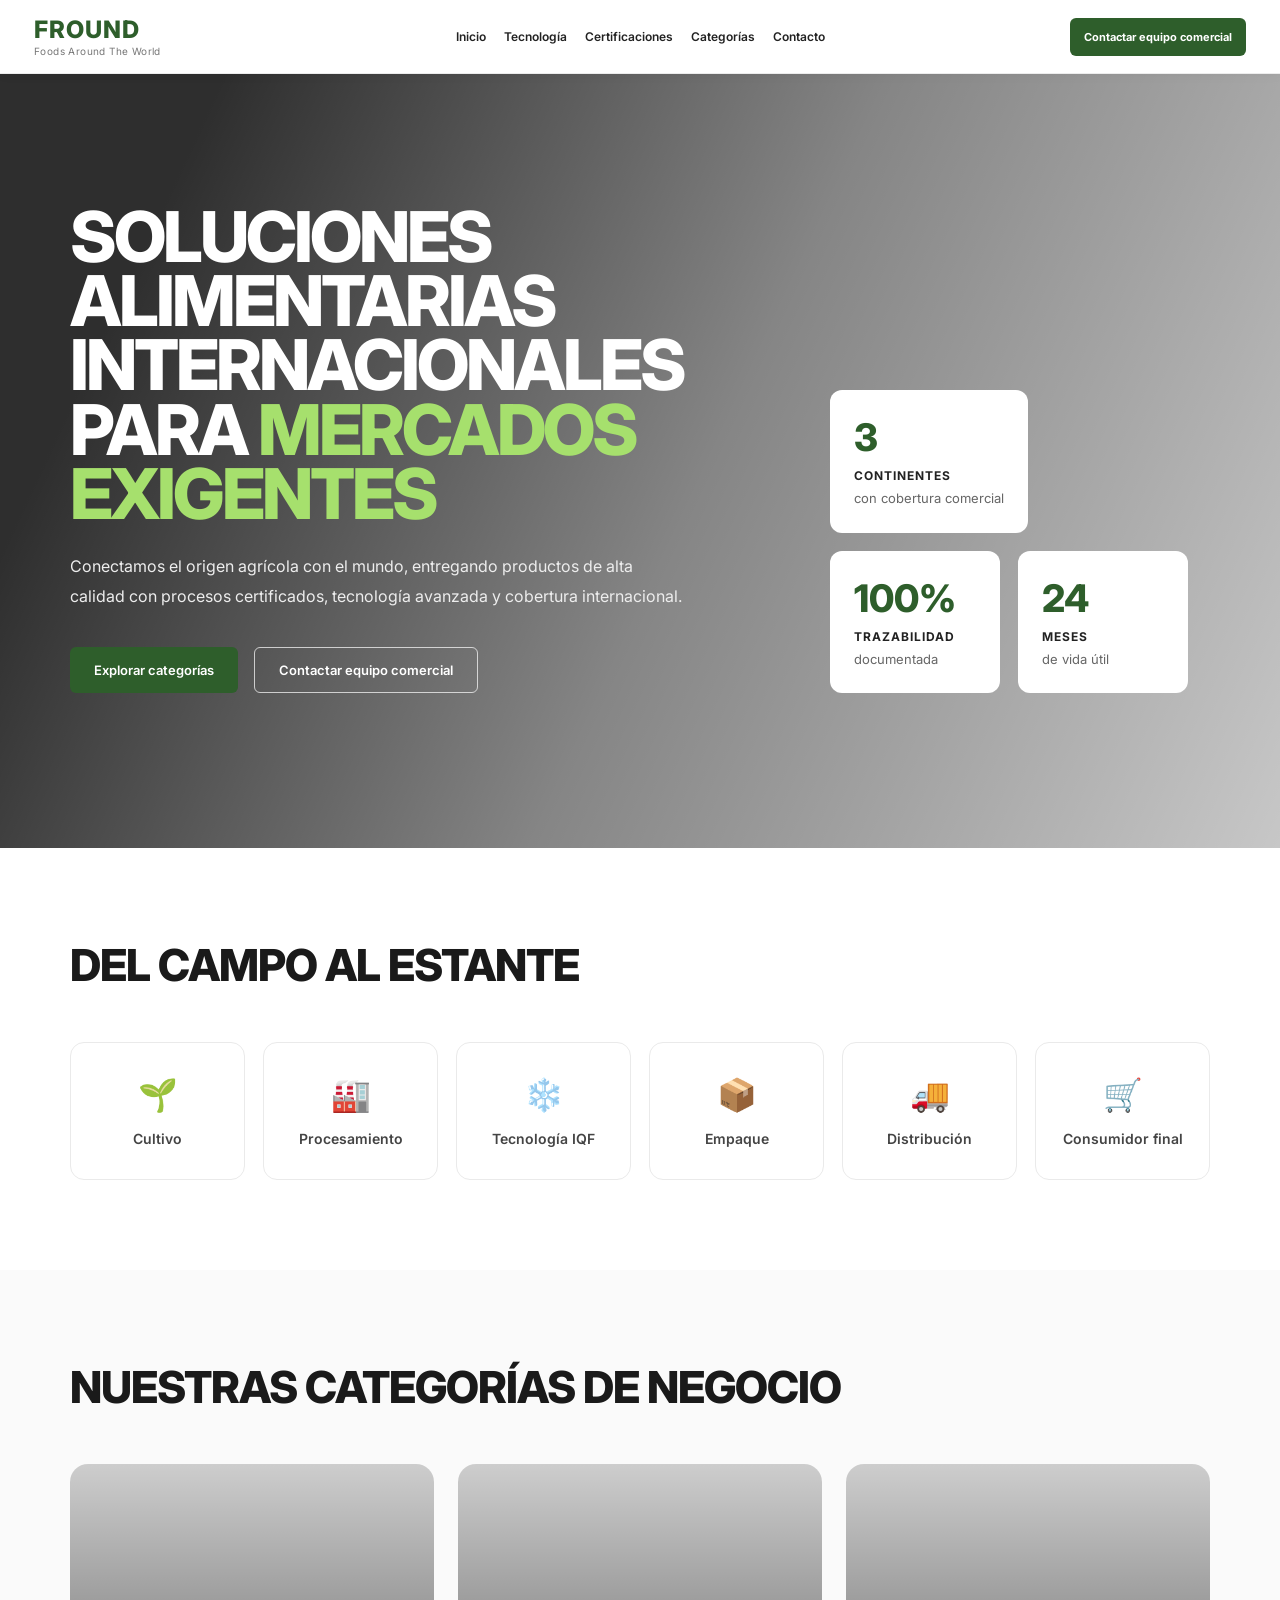
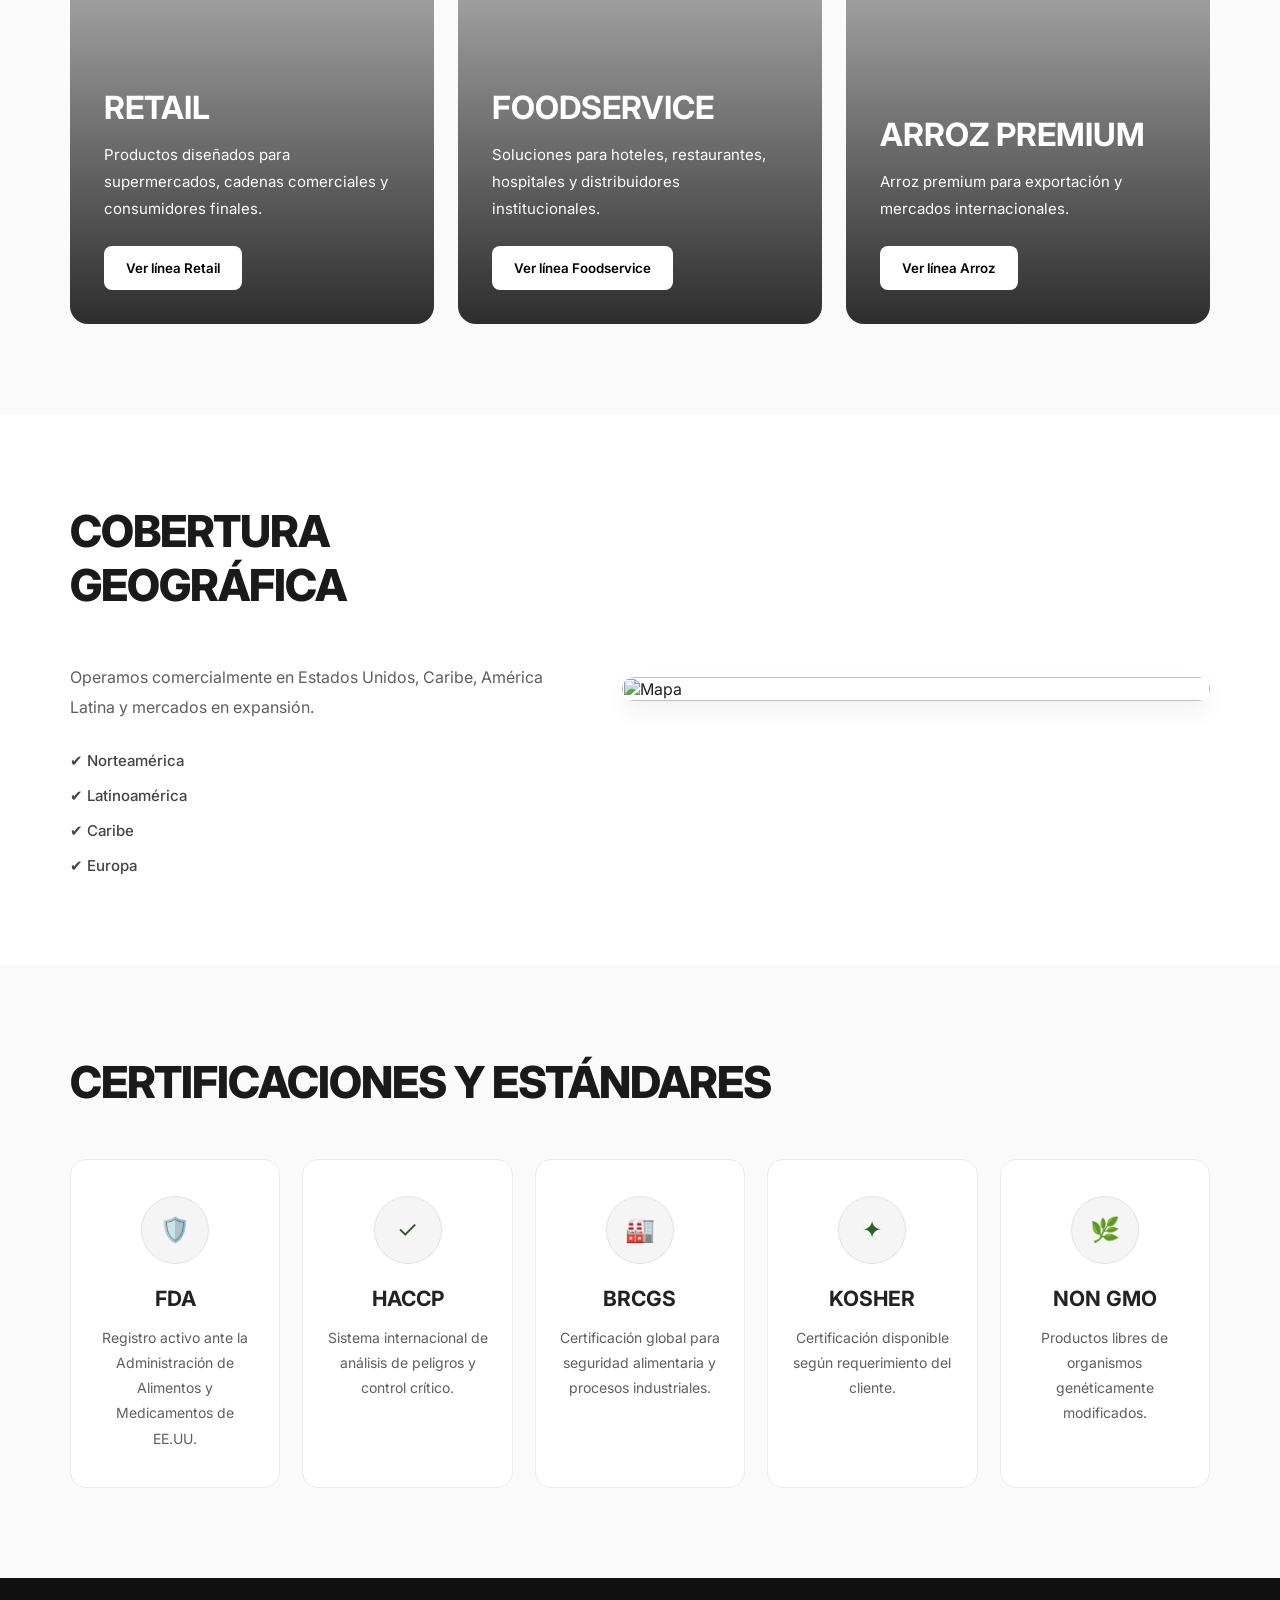
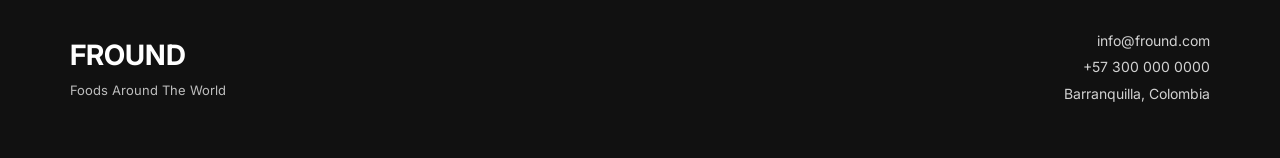
==== commit 5c3f8b26: "Update index.html" ====
--- a/index.html
+++ b/index.html
@@ -313,4 +313,4 @@
 
 </body>
 </html>
-```
+
--- a/style.css
+++ b/style.css
@@ -1,4 +1,3 @@
-```css id="4hq9jt"
 *{
 margin:0;
 padding:0;
@@ -12,7 +11,6 @@
 --dark:#1A1A1A;
 --text:#5F5F5F;
 --border:#EAEAEA;
---light:#F7F7F7;
 --shadow:0 10px 25px rgba(0,0,0,0.06);
 }
 
@@ -52,14 +50,13 @@
 top:0;
 left:0;
 width:100%;
-height:78px;
+height:74px;
+padding:0 34px;
+display:flex;
+align-items:center;
+background:white;
+border-bottom:1px solid #ececec;
 z-index:9999;
-display:flex;
-align-items:center;
-justify-content:space-between;
-padding:0 42px;
-background:white;
-border-bottom:1px solid #ececec;
 box-shadow:0 2px 10px rgba(0,0,0,0.04);
 }
 
@@ -67,39 +64,41 @@
 display:flex;
 flex-direction:column;
 justify-content:center;
+line-height:1;
 flex-shrink:0;
+z-index:2;
 }
 
 .logo h1{
-font-size:26px;
+font-size:24px;
 font-weight:800;
 letter-spacing:1px;
-line-height:1;
 color:var(--green);
 margin-bottom:4px;
 }
 
 .logo span{
-font-size:11px;
+font-size:10px;
 color:#777;
-line-height:1.2;
+letter-spacing:.4px;
 }
 
 nav{
-display:flex;
-align-items:center;
-justify-content:center;
-gap:30px;
-flex:1;
+position:absolute;
+left:50%;
+transform:translateX(-50%);
+display:flex;
+align-items:center;
+gap:18px;
 }
 
 nav a{
 position:relative;
-font-size:13px;
+font-size:12px;
 font-weight:600;
 color:#222;
 transition:.18s ease;
-padding:6px 0;
+padding:4px 0;
 white-space:nowrap;
 }
 
@@ -122,7 +121,31 @@
 width:100%;
 }
 
-.contact-btn,
+.contact-btn{
+margin-left:auto;
+height:38px;
+padding:0 14px;
+background:#2E5E2B;
+color:white;
+border:none;
+border-radius:6px;
+font-size:11px;
+font-weight:700;
+white-space:nowrap;
+cursor:pointer;
+display:flex;
+align-items:center;
+justify-content:center;
+min-width:160px;
+transition:.16s ease;
+z-index:2;
+}
+
+.contact-btn:hover{
+background:#244b22;
+transform:translateY(-2px);
+}
+
 .primary-btn,
 .secondary-btn{
 height:46px;
@@ -135,29 +158,7 @@
 align-items:center;
 justify-content:center;
 transition:.18s ease;
-}
-
-.contact-btn{
-height:42px;
-padding:0 16px;
-background:var(--green);
-color:white;
-font-size:12px;
-font-weight:600;
-border:none;
 border-radius:6px;
-display:flex;
-align-items:center;
-justify-content:center;
-white-space:nowrap;
-flex-shrink:0;
-transition:.18s ease;
-max-width:190px;
-}
-
-.contact-btn:hover{
-transform:translateY(-2px);
-background:#244b22;
 }
 
 .primary-btn{
@@ -171,7 +172,6 @@
 color:white;
 }
 
-.contact-btn:hover,
 .primary-btn:hover,
 .secondary-btn:hover{
 transform:translateY(-2px);
@@ -353,9 +353,11 @@
 height:460px;
 overflow:hidden;
 border-radius:18px;
-transition:.22s ease;
 background-size:cover;
 background-position:center;
+display:flex;
+align-items:flex-end;
+transition:.25s ease;
 }
 
 .category-card:hover{
@@ -365,20 +367,18 @@
 .category-overlay{
 position:absolute;
 inset:0;
-background:
-linear-gradient(
+background:linear-gradient(
 to top,
-rgba(0,0,0,0.82),
-rgba(0,0,0,0.18)
+rgba(0,0,0,.82),
+rgba(0,0,0,.18)
 );
 z-index:1;
 }
 
 .category-content{
-position:absolute;
-left:34px;
-bottom:34px;
+position:relative;
 z-index:2;
+padding:34px;
 color:white;
 }
 
@@ -388,10 +388,9 @@
 }
 
 .category-content p{
-font-size:15px;
 line-height:1.8;
 margin-bottom:24px;
-max-width:300px;
+font-size:15px;
 }
 
 .category-content button{
@@ -401,12 +400,7 @@
 border:none;
 font-weight:600;
 cursor:pointer;
-transition:.18s ease;
 border-radius:8px;
-}
-
-.category-content button:hover{
-transform:translateY(-2px);
 }
 
 .retail{
@@ -545,34 +539,14 @@
 }
 
 @keyframes fadeUp{
-
 from{
 opacity:0;
 transform:translateY(35px);
 }
-
 to{
 opacity:1;
 transform:translateY(0);
 }
-
-}
-
-@media(max-width:1200px){
-
-.process-grid{
-grid-template-columns:repeat(3,1fr);
-}
-
-.cert-grid{
-grid-template-columns:repeat(3,1fr);
-}
-
-.hero-content{
-flex-direction:column;
-align-items:flex-start;
-}
-
 }
 
 @media(max-width:992px){
@@ -584,28 +558,24 @@
 gap:16px;
 }
 
-.logo{
-min-width:auto;
-align-items:center;
-}
-
 nav{
+position:static;
+transform:none;
 flex-wrap:wrap;
-gap:18px;
+justify-content:center;
+gap:14px;
 }
 
 .contact-btn{
 width:100%;
-max-width:280px;
-min-width:unset;
+max-width:260px;
+margin:0;
 }
 
 .hero-content{
 padding:0 40px 70px;
-}
-
-.hero-left h2{
-font-size:54px;
+flex-direction:column;
+align-items:flex-start;
 }
 
 .categories-grid{
@@ -633,21 +603,7 @@
 
 @media(max-width:768px){
 
-.navbar{
-padding:14px 18px;
-}
-
-nav{
-gap:14px;
-justify-content:center;
-}
-
-nav a{
-font-size:12px;
-}
-
 .hero{
-min-height:auto;
 padding-top:150px;
 }
 
@@ -657,11 +613,6 @@
 
 .hero-left h2{
 font-size:40px;
-letter-spacing:-1px;
-}
-
-.hero-left p{
-font-size:15px;
 }
 
 .hero-buttons{
@@ -674,8 +625,8 @@
 }
 
 .hero-stats{
-width:100%;
-flex-direction:column;
+flex-direction:column;
+width:100%;
 }
 
 .stat-card{
@@ -689,22 +640,11 @@
 padding:70px 24px;
 }
 
-.process h2,
-.categories h2,
-.map-left h2,
-.certifications h2{
-font-size:34px;
-}
-
 .process-grid,
 .cert-grid{
 grid-template-columns:1fr;
 }
 
-.category-card{
-height:400px;
-}
-
 footer{
 flex-direction:column;
 gap:28px;
@@ -717,131 +657,3 @@
 }
 
 }
-
-@media(max-width:480px){
-
-.hero-left h2{
-font-size:32px;
-}
-
-.process h2,
-.categories h2,
-.map-left h2,
-.certifications h2{
-font-size:28px;
-}
-
-}
-```css
-.about-section{
-display:flex;
-justify-content:space-between;
-gap:70px;
-padding:100px 70px;
-background:white;
-}
-
-.about-left{
-width:58%;
-}
-
-.section-tag{
-display:inline-block;
-margin-bottom:18px;
-font-size:13px;
-font-weight:700;
-letter-spacing:1px;
-color:var(--green);
-}
-
-.about-left h2{
-font-size:52px;
-line-height:1.05;
-font-weight:800;
-letter-spacing:-2px;
-margin-bottom:28px;
-color:var(--dark);
-max-width:700px;
-}
-
-.about-left p{
-font-size:16px;
-line-height:1.9;
-margin-bottom:22px;
-color:var(--text);
-max-width:700px;
-}
-
-.about-right{
-width:42%;
-display:flex;
-flex-direction:column;
-gap:22px;
-}
-
-.about-card{
-padding:34px;
-border:1px solid var(--border);
-border-radius:18px;
-background:#fafafa;
-transition:.2s ease;
-}
-
-.about-card:hover{
-transform:translateY(-4px);
-box-shadow:var(--shadow);
-}
-
-.about-card h3{
-font-size:44px;
-font-weight:800;
-margin-bottom:10px;
-color:var(--green);
-}
-
-.about-card span{
-font-size:15px;
-line-height:1.7;
-color:#444;
-}
-
-@media(max-width:992px){
-
-.about-section{
-flex-direction:column;
-padding:80px 40px;
-}
-
-.about-left,
-.about-right{
-width:100%;
-}
-
-.about-left h2{
-font-size:42px;
-}
-
-}
-
-@media(max-width:768px){
-
-.about-section{
-padding:70px 24px;
-}
-
-.about-left h2{
-font-size:34px;
-}
-
-.about-left p{
-font-size:15px;
-}
-
-.about-card h3{
-font-size:36px;
-}
-
-}
-```
-
-```
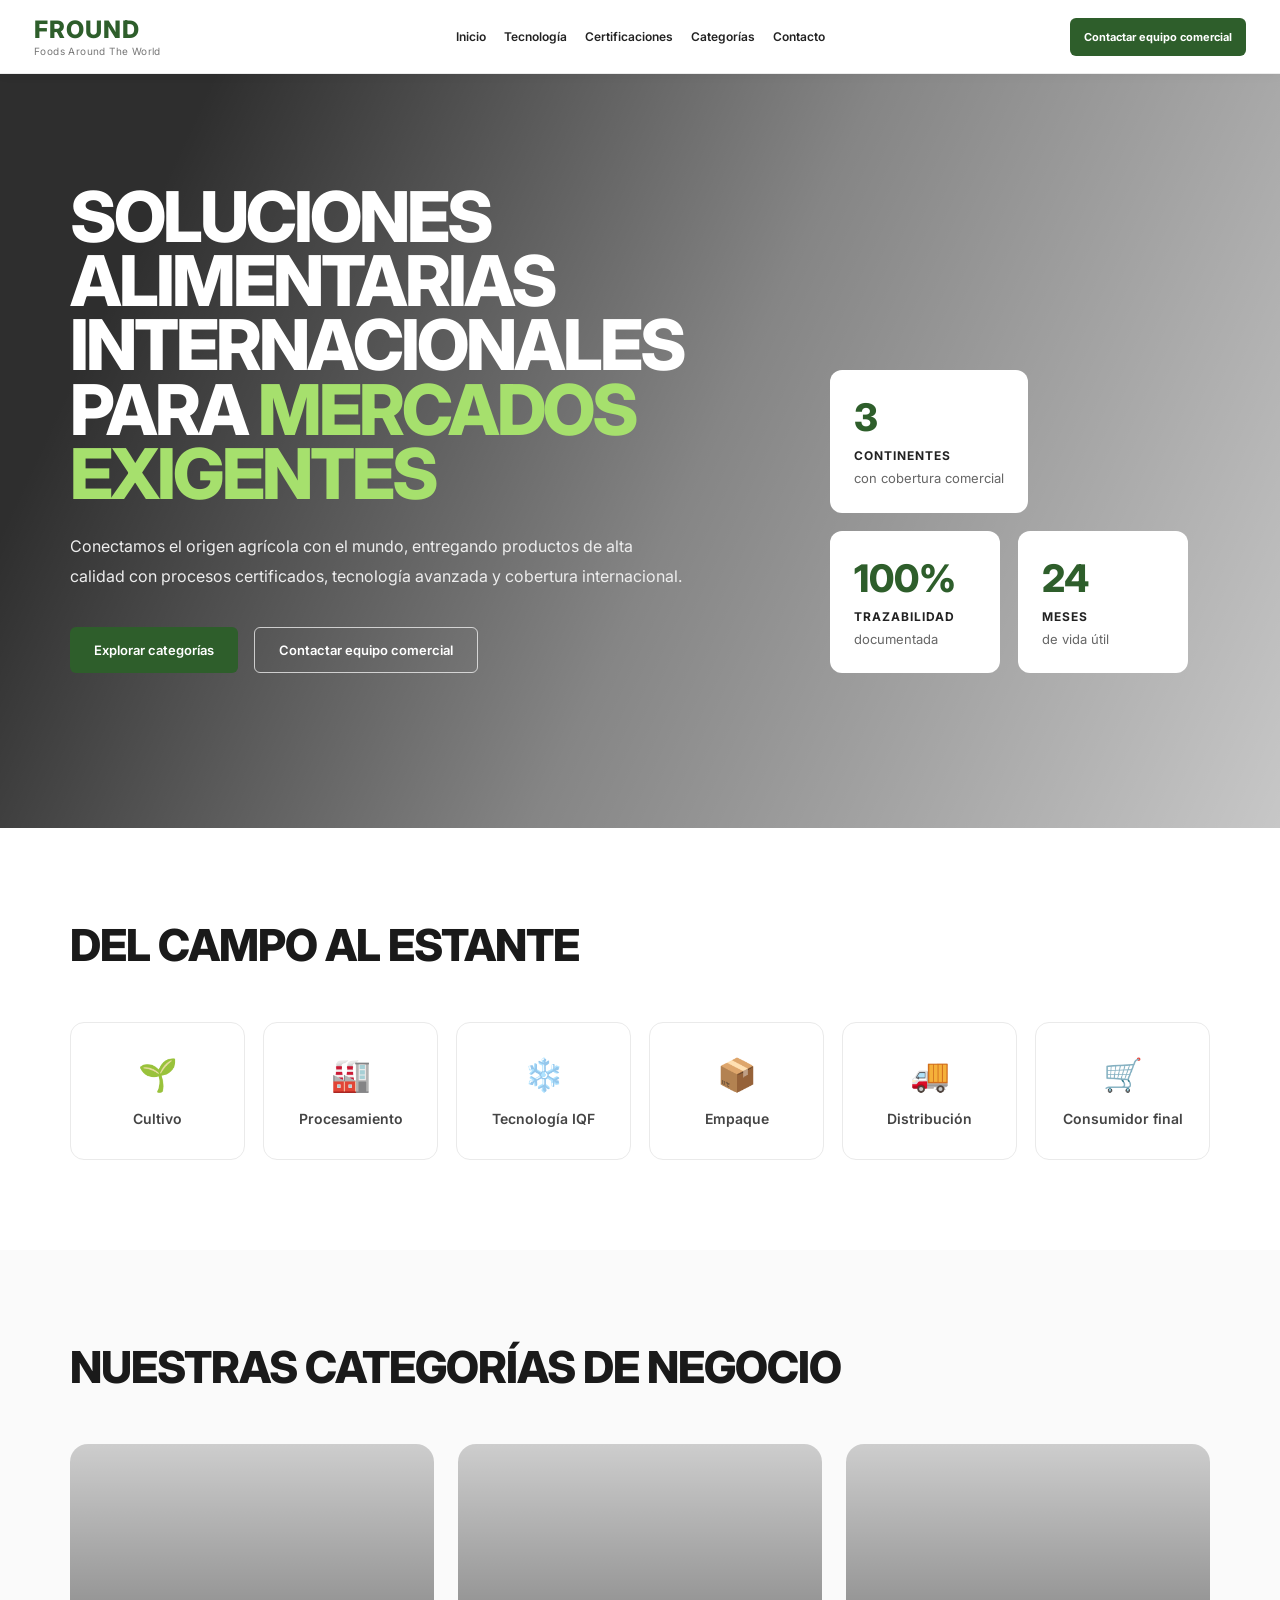
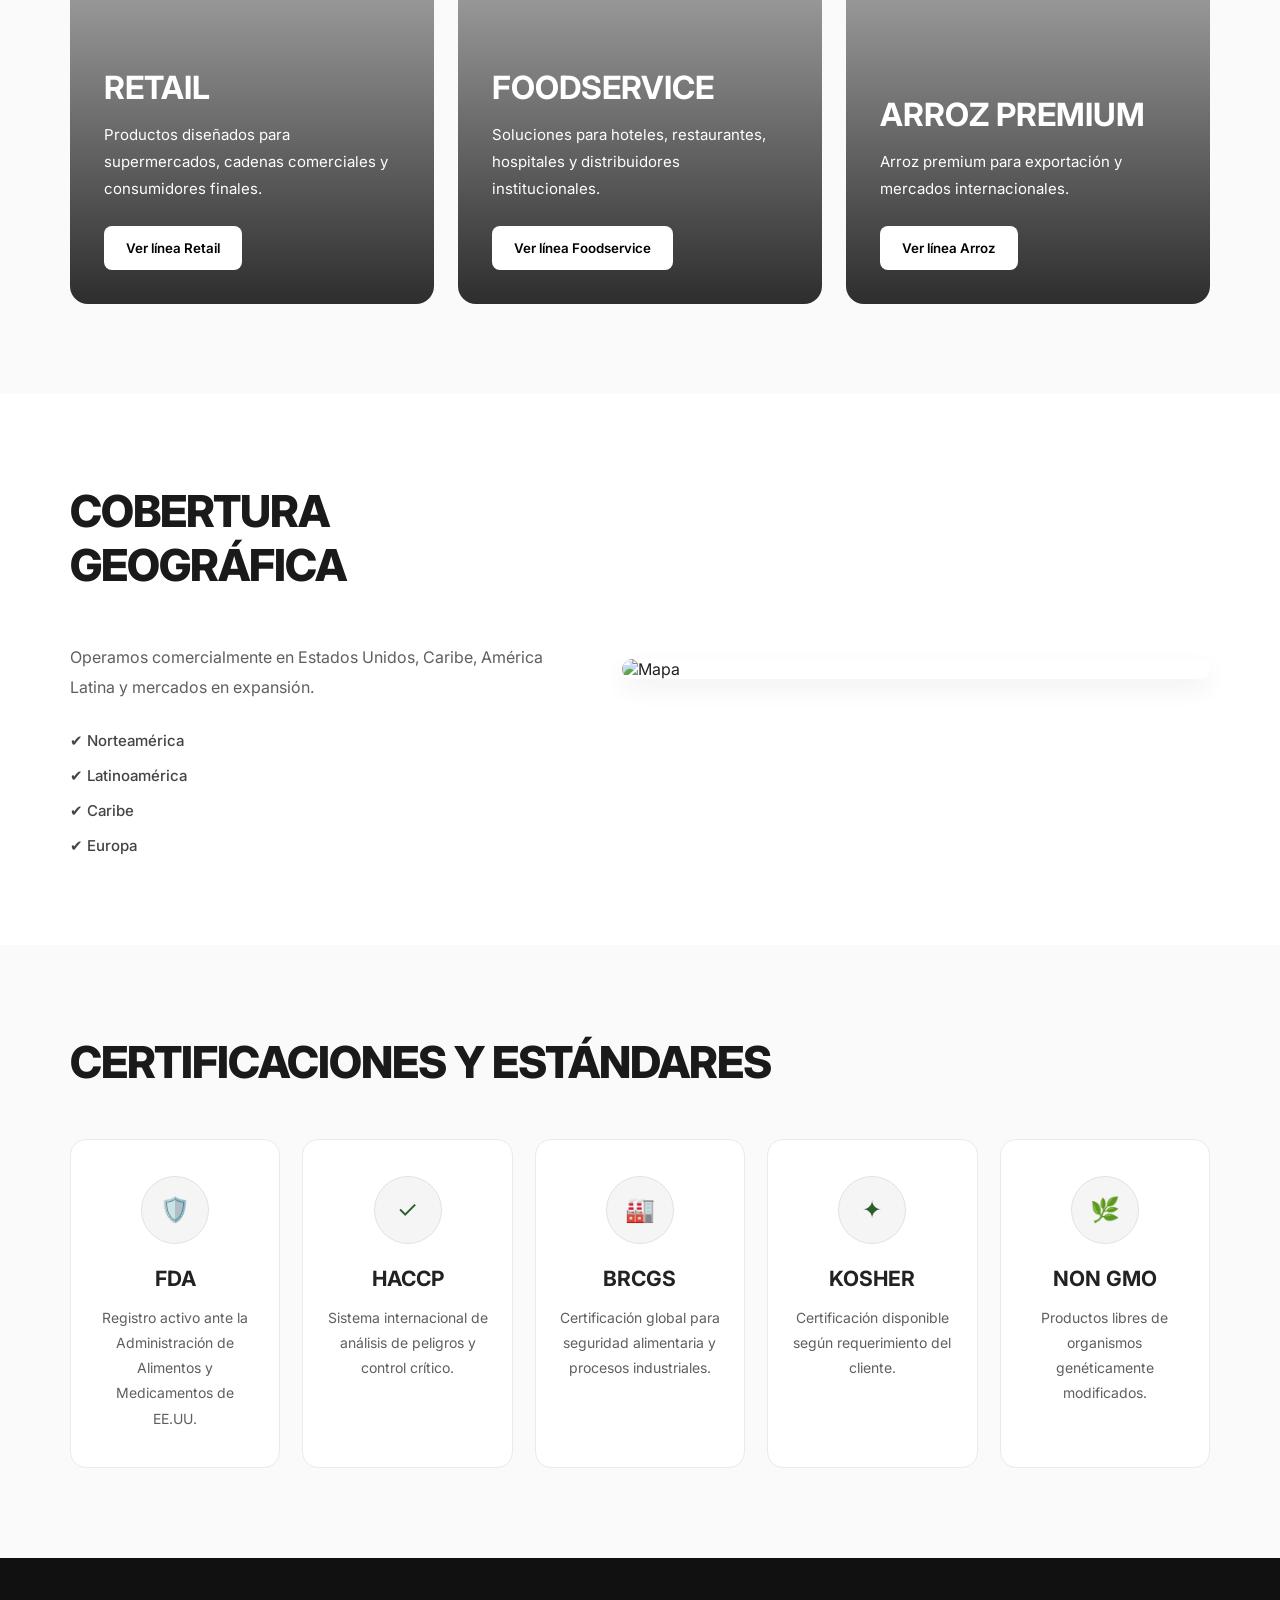
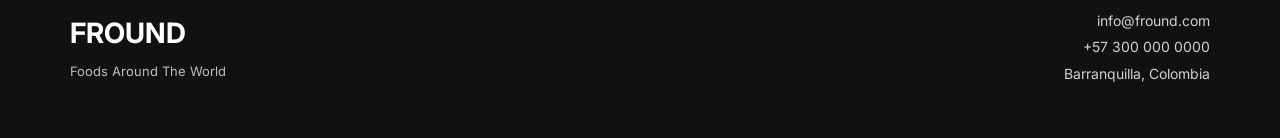
==== commit ee29cab0: "Fix HTML encoding issues in index.html" ====
--- a/index.html
+++ b/index.html
@@ -1,4 +1,4 @@
-```html
+
 <!DOCTYPE html>
 <html lang="es">
 <head>
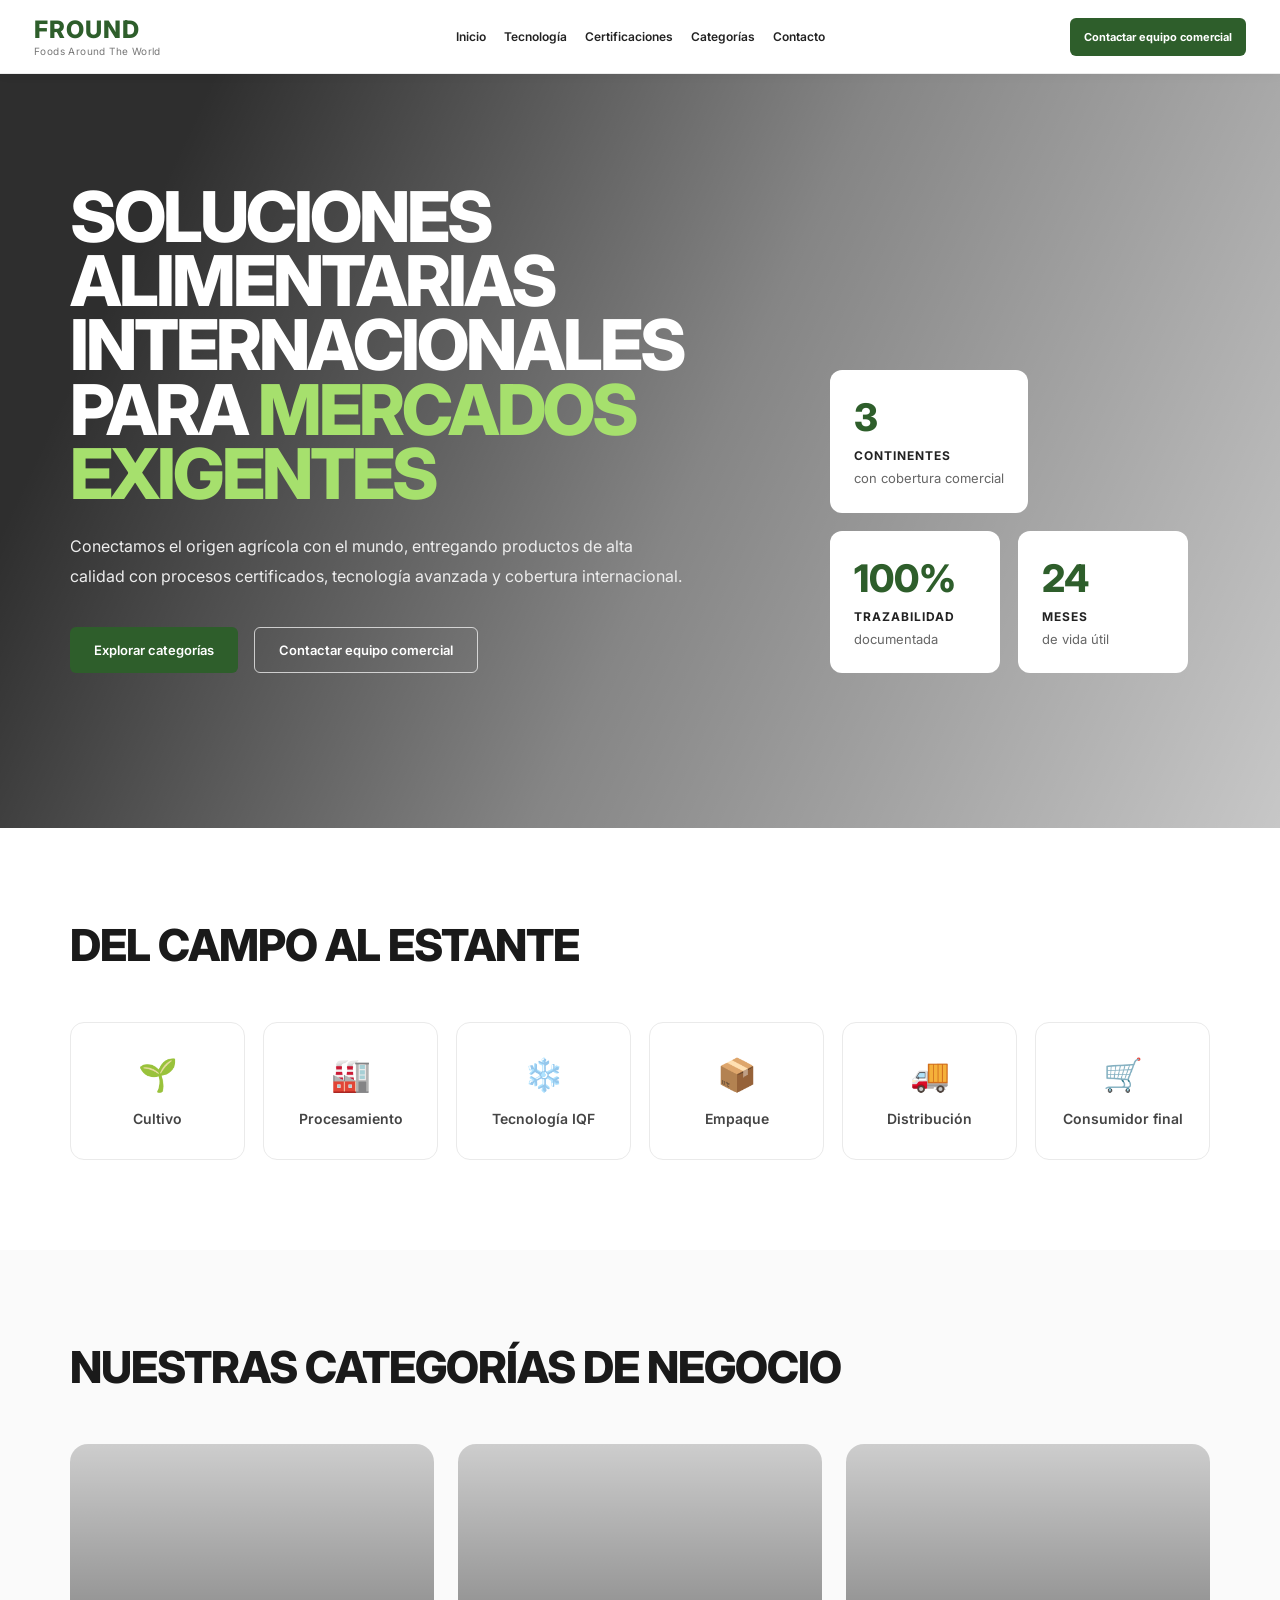
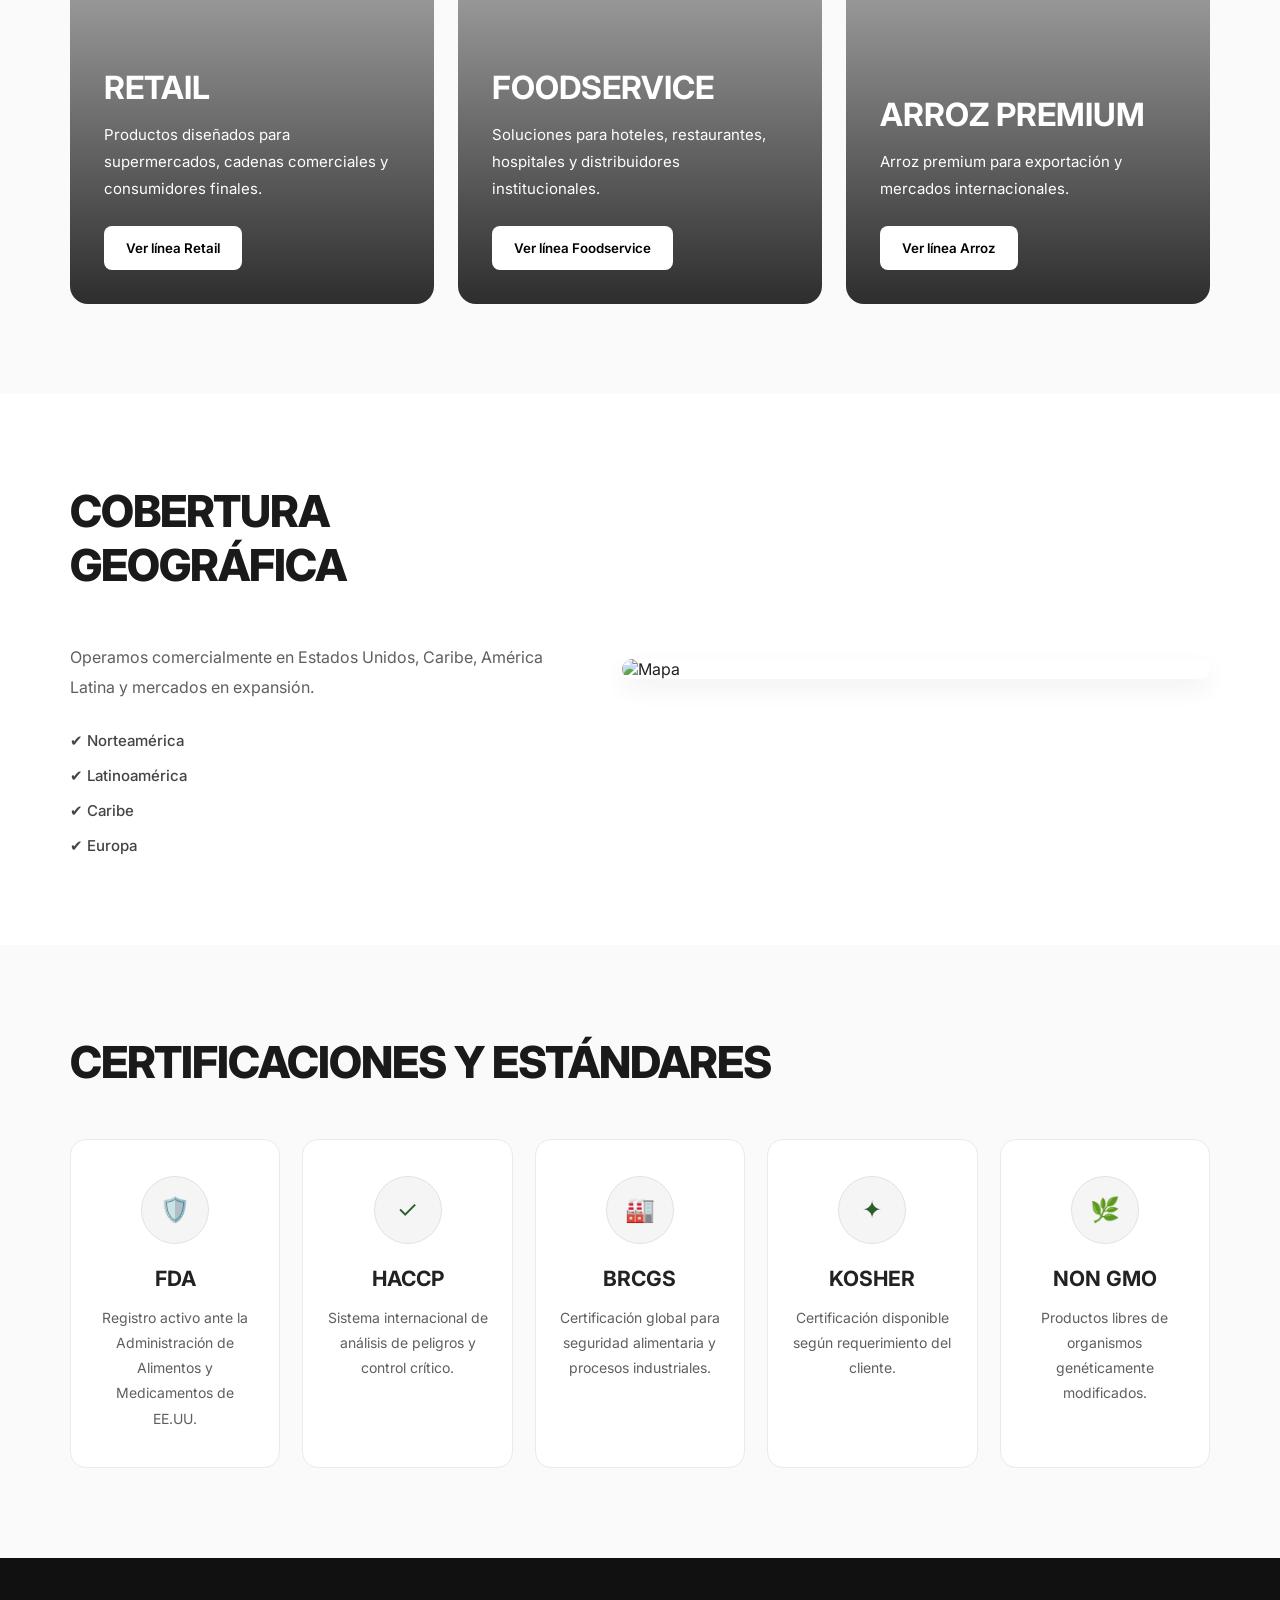
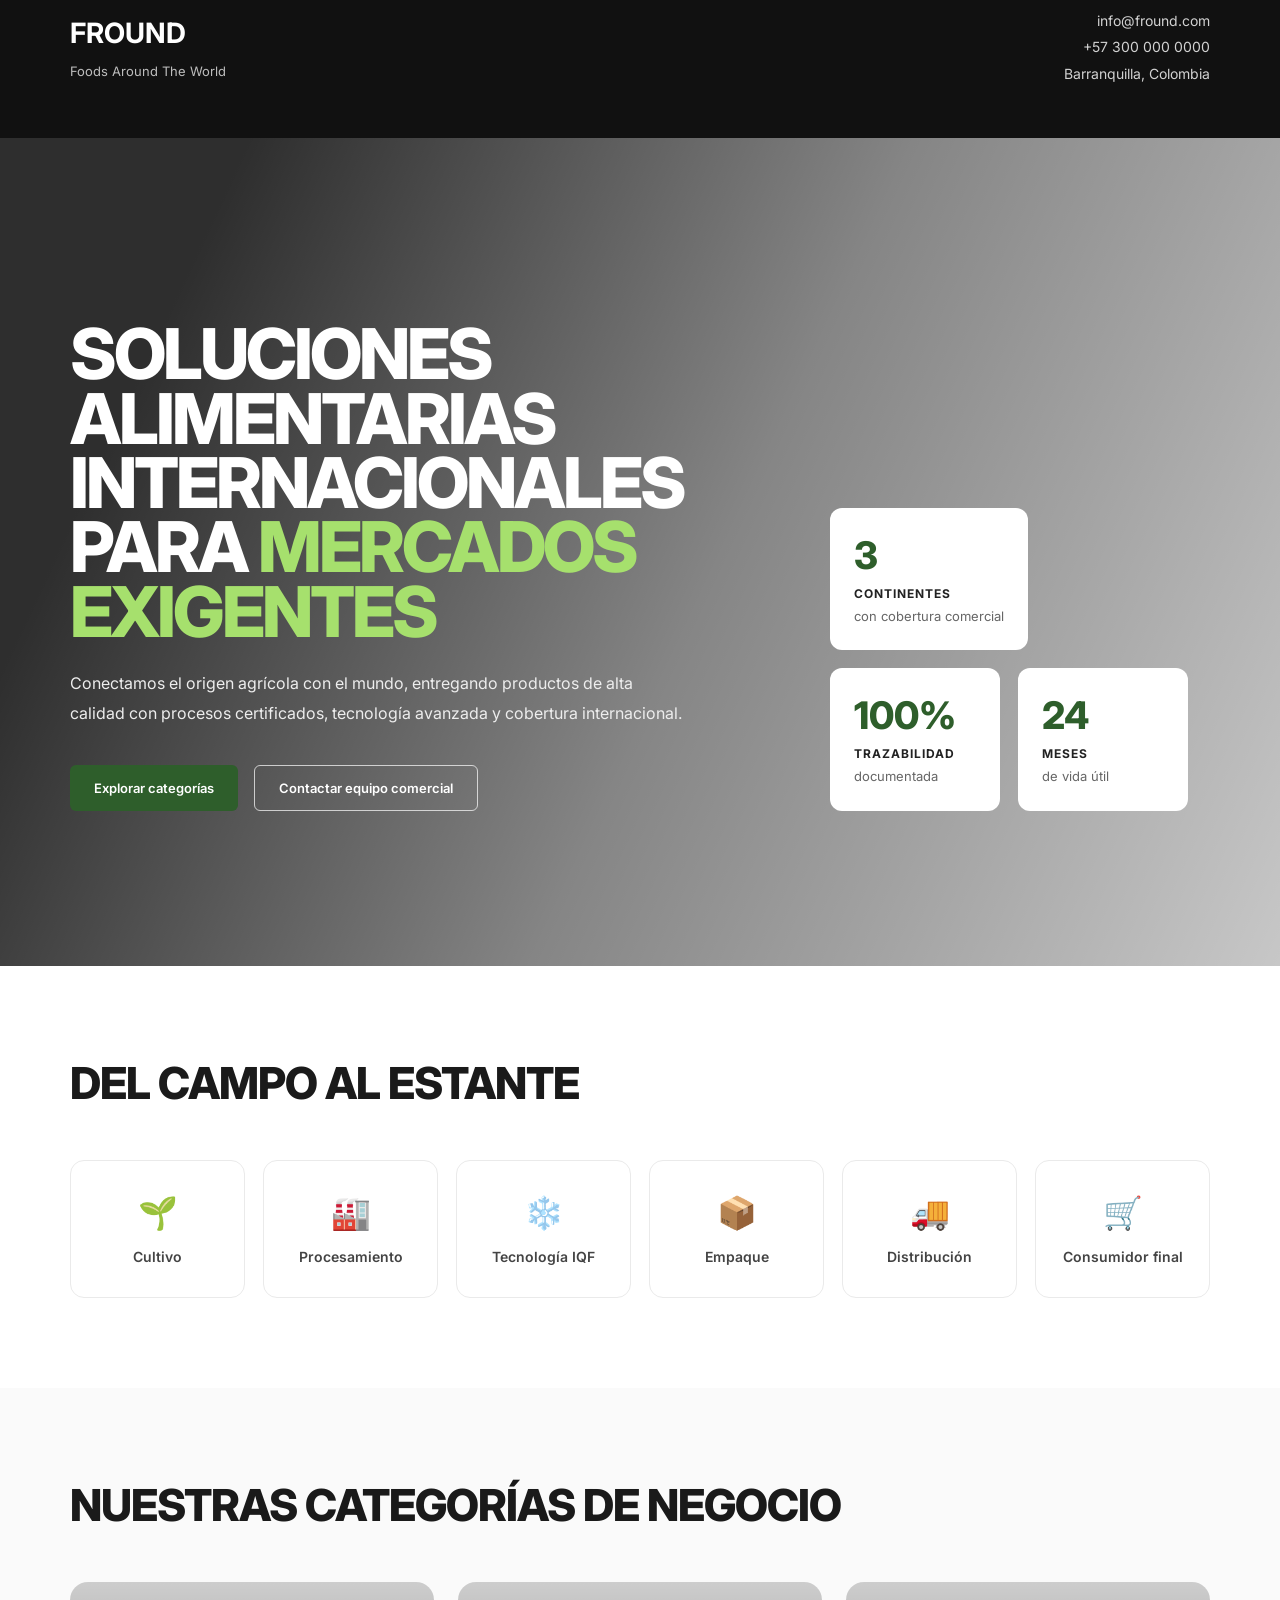
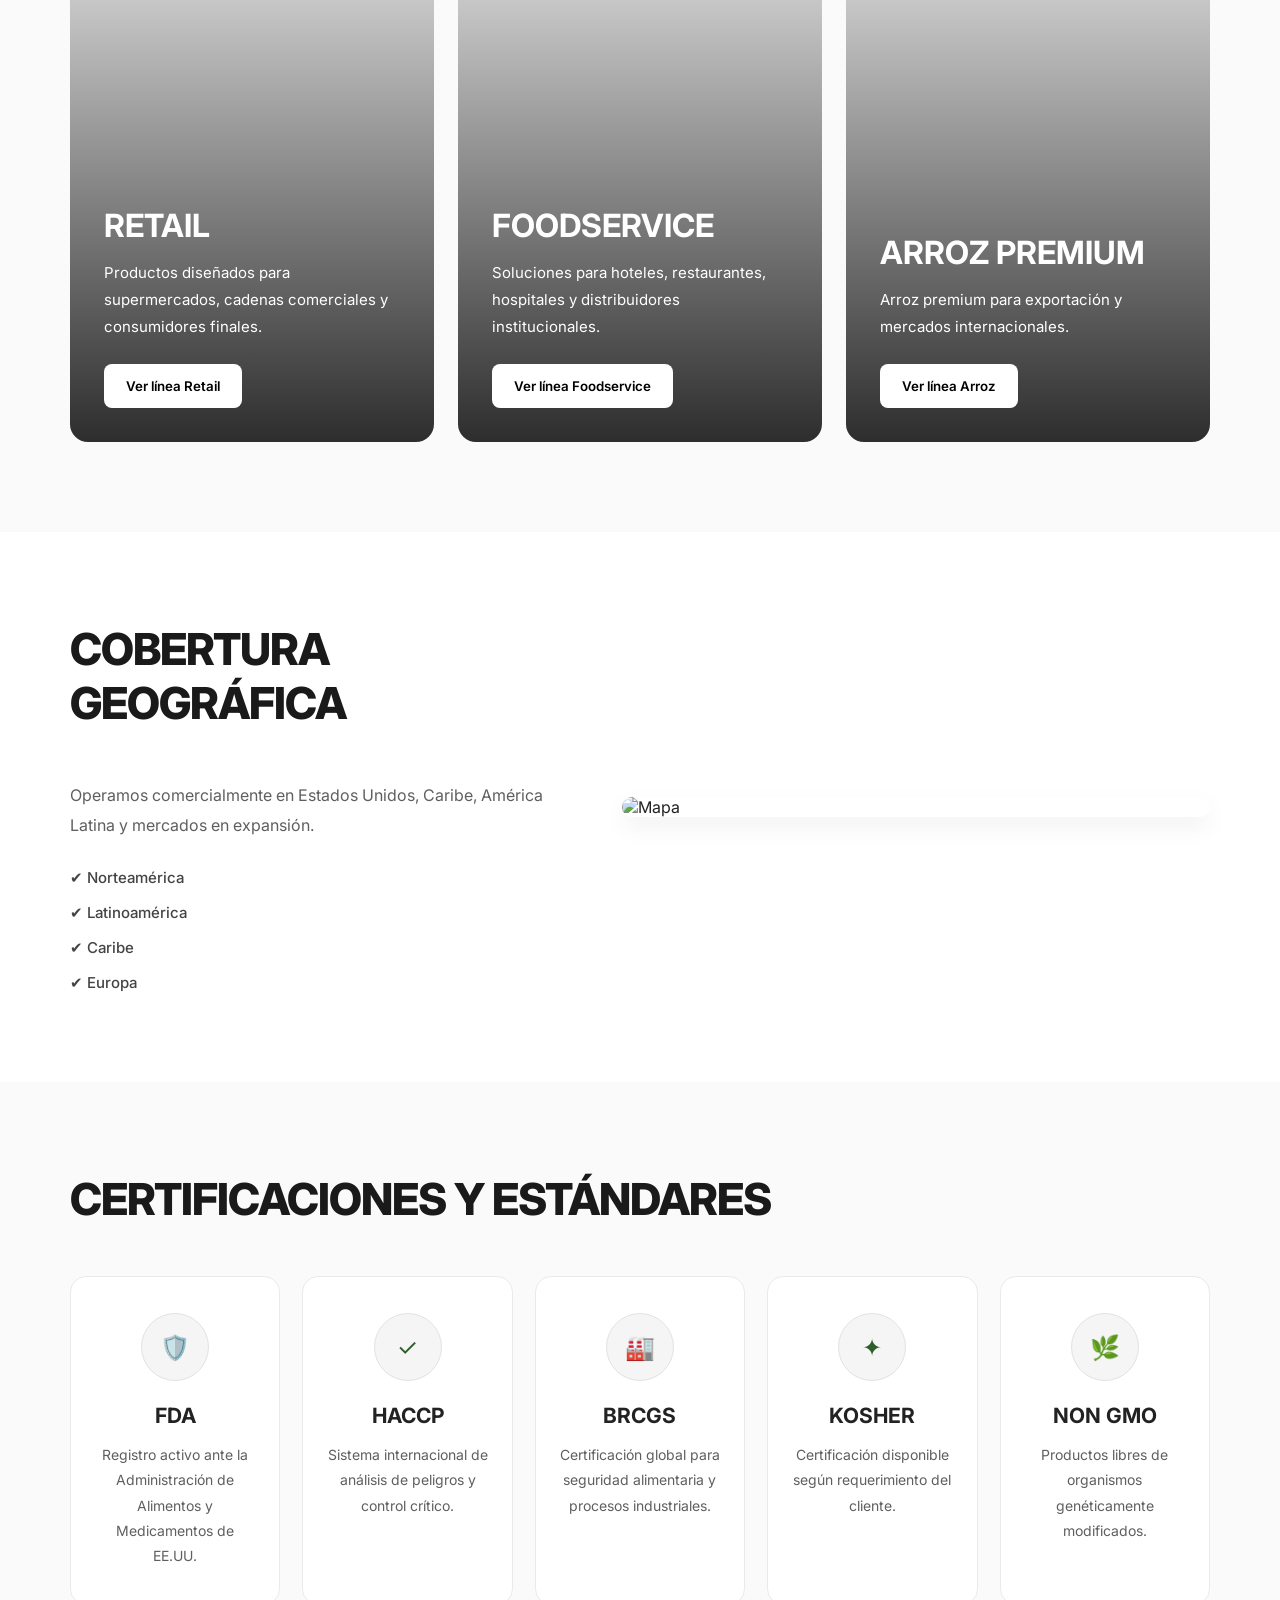
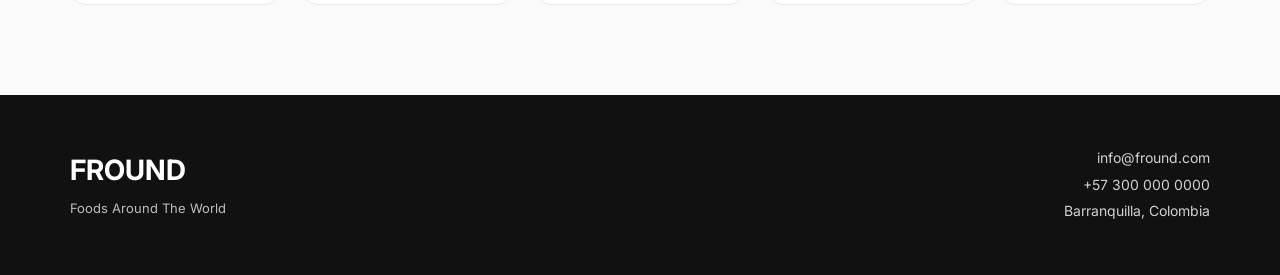
==== commit 7d660f37: "Update index.html" ====
--- a/index.html
+++ b/index.html
@@ -313,4 +313,282 @@
 
 </body>
 </html>
-
+</header>
+
+<section class="hero" id="inicio">
+
+<div class="overlay"></div>
+
+<div class="hero-content">
+
+<div class="hero-left">
+
+<h2>
+SOLUCIONES ALIMENTARIAS
+INTERNACIONALES PARA
+<span>MERCADOS EXIGENTES</span>
+</h2>
+
+<p>
+Conectamos el origen agrícola con el mundo,
+entregando productos de alta calidad con
+procesos certificados, tecnología avanzada
+y cobertura internacional.
+</p>
+
+<div class="hero-buttons">
+
+<a href="#categorias" class="primary-btn">
+Explorar categorías
+</a>
+
+<button class="secondary-btn">
+Contactar equipo comercial
+</button>
+
+</div>
+
+</div>
+
+<div class="hero-stats">
+
+<div class="stat-card">
+<h3>3</h3>
+<span>CONTINENTES</span>
+<p>con cobertura comercial</p>
+</div>
+
+<div class="stat-card">
+<h3>100%</h3>
+<span>TRAZABILIDAD</span>
+<p>documentada</p>
+</div>
+
+<div class="stat-card">
+<h3>24</h3>
+<span>MESES</span>
+<p>de vida útil</p>
+</div>
+
+</div>
+
+</div>
+
+</section>
+
+<section class="process" id="tecnologia">
+
+<h2>DEL CAMPO AL ESTANTE</h2>
+
+<div class="process-grid">
+
+<div class="process-item">
+<div class="icon">🌱</div>
+<p>Cultivo</p>
+</div>
+
+<div class="process-item">
+<div class="icon">🏭</div>
+<p>Procesamiento</p>
+</div>
+
+<div class="process-item">
+<div class="icon">❄️</div>
+<p>Tecnología IQF</p>
+</div>
+
+<div class="process-item">
+<div class="icon">📦</div>
+<p>Empaque</p>
+</div>
+
+<div class="process-item">
+<div class="icon">🚚</div>
+<p>Distribución</p>
+</div>
+
+<div class="process-item">
+<div class="icon">🛒</div>
+<p>Consumidor final</p>
+</div>
+
+</div>
+
+</section>
+
+<section class="categories" id="categorias">
+
+<h2>NUESTRAS CATEGORÍAS DE NEGOCIO</h2>
+
+<div class="categories-grid">
+
+<a href="retail.html" class="category-card retail">
+
+<div class="category-overlay"></div>
+
+<div class="category-content">
+
+<h3>RETAIL</h3>
+
+<p>
+Productos diseñados para supermercados,
+cadenas comerciales y consumidores finales.
+</p>
+
+<button>
+Ver línea Retail
+</button>
+
+</div>
+
+</a>
+
+<a href="foodservice.html" class="category-card foodservice">
+
+<div class="category-overlay"></div>
+
+<div class="category-content">
+
+<h3>FOODSERVICE</h3>
+
+<p>
+Soluciones para hoteles, restaurantes,
+hospitales y distribuidores institucionales.
+</p>
+
+<button>
+Ver línea Foodservice
+</button>
+
+</div>
+
+</a>
+
+<a href="arroz-premium.html" class="category-card rice">
+
+<div class="category-overlay"></div>
+
+<div class="category-content">
+
+<h3>ARROZ PREMIUM</h3>
+
+<p>
+Arroz premium para exportación
+y mercados internacionales.
+</p>
+
+<button>
+Ver línea Arroz
+</button>
+
+</div>
+
+</a>
+
+</div>
+
+</section>
+
+<section class="map-section">
+
+<div class="map-left">
+
+<h2>COBERTURA GEOGRÁFICA</h2>
+
+<p>
+Operamos comercialmente en Estados Unidos,
+Caribe, América Latina y mercados en expansión.
+</p>
+
+<ul>
+<li>✔ Norteamérica</li>
+<li>✔ Latinoamérica</li>
+<li>✔ Caribe</li>
+<li>✔ Europa</li>
+</ul>
+
+</div>
+
+<div class="map-right">
+
+<img src="https://upload.wikimedia.org/wikipedia/commons/8/80/World_map_-_low_resolution.svg" alt="Mapa">
+
+</div>
+
+</section>
+
+<section class="certifications" id="certificaciones">
+
+<h2>CERTIFICACIONES Y ESTÁNDARES</h2>
+
+<div class="cert-grid">
+
+<div class="cert-card">
+<div class="cert-icon">🛡️</div>
+<h3>FDA</h3>
+<p>
+Registro activo ante la Administración
+de Alimentos y Medicamentos de EE.UU.
+</p>
+</div>
+
+<div class="cert-card">
+<div class="cert-icon">✓</div>
+<h3>HACCP</h3>
+<p>
+Sistema internacional de análisis
+de peligros y control crítico.
+</p>
+</div>
+
+<div class="cert-card">
+<div class="cert-icon">🏭</div>
+<h3>BRCGS</h3>
+<p>
+Certificación global para seguridad
+alimentaria y procesos industriales.
+</p>
+</div>
+
+<div class="cert-card">
+<div class="cert-icon">✦</div>
+<h3>KOSHER</h3>
+<p>
+Certificación disponible según
+requerimiento del cliente.
+</p>
+</div>
+
+<div class="cert-card">
+<div class="cert-icon">🌿</div>
+<h3>NON GMO</h3>
+<p>
+Productos libres de organismos
+genéticamente modificados.
+</p>
+</div>
+
+</div>
+
+</section>
+
+<footer id="contacto">
+
+<div class="footer-logo">
+<h2>FROUND</h2>
+<span>Foods Around The World</span>
+</div>
+
+<div class="footer-info">
+<p>info@fround.com</p>
+<p>+57 300 000 0000</p>
+<p>Barranquilla, Colombia</p>
+</div>
+
+</footer>
+
+<script src="script.js"></script>
+
+</body>
+</html>
+
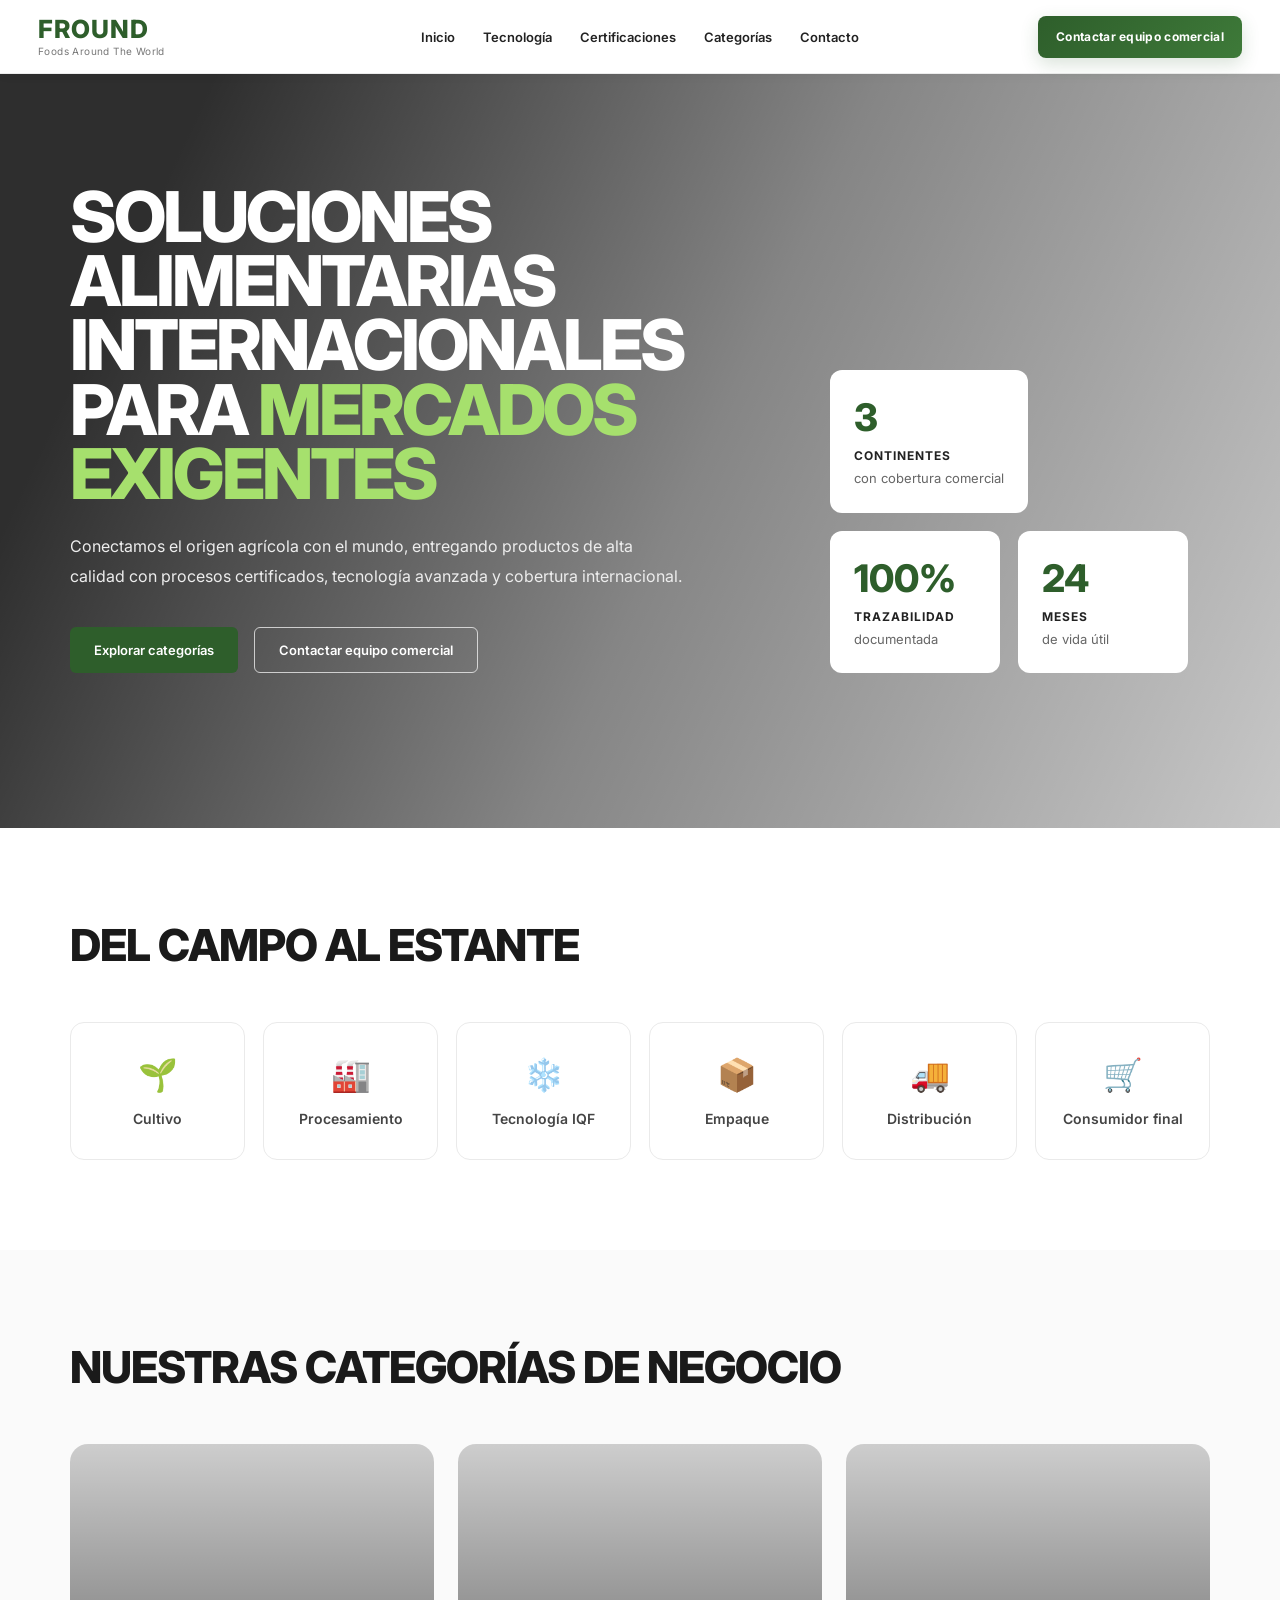
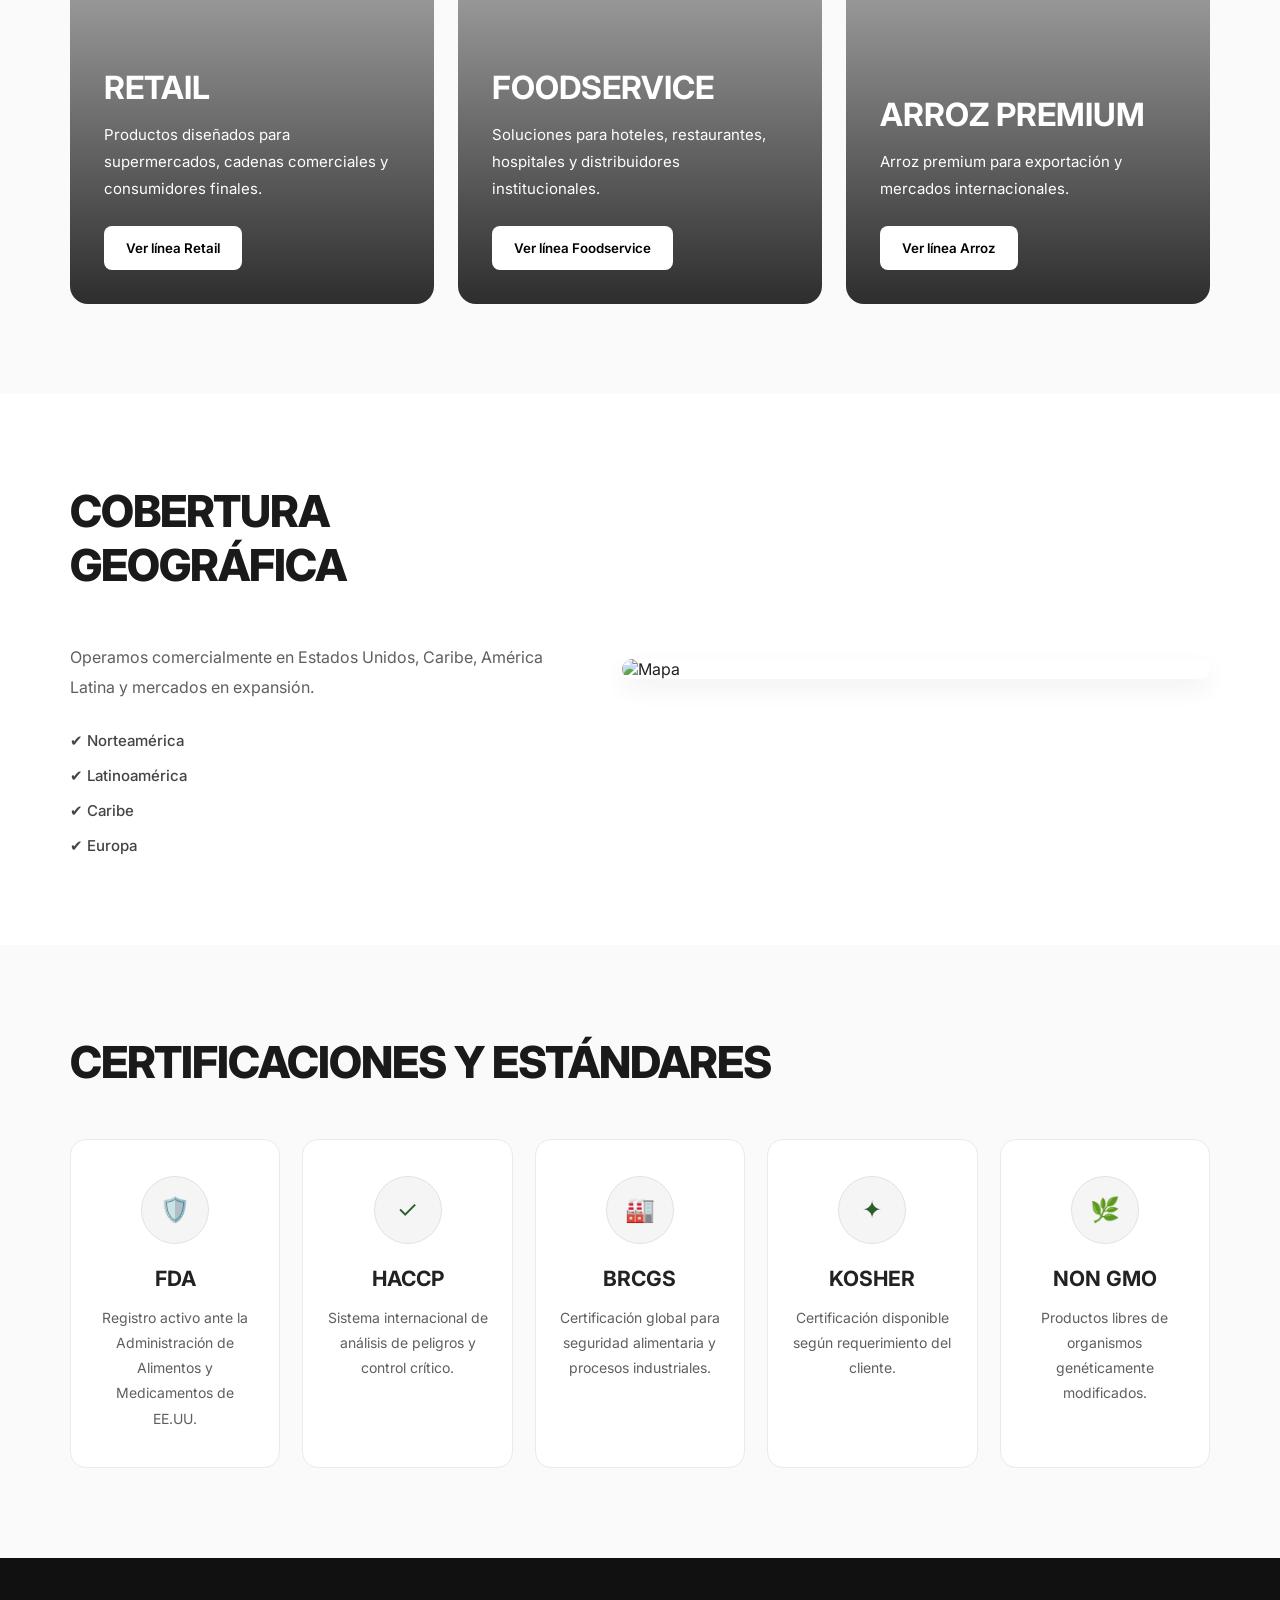
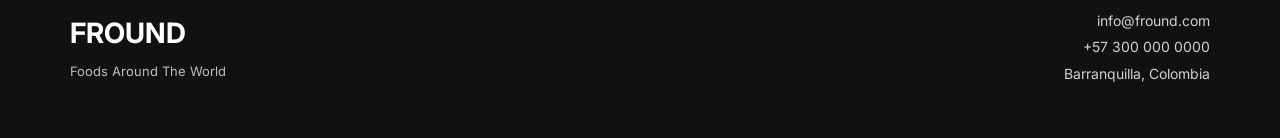
==== commit 34699c7c: "Update index.html" ====
--- a/index.html
+++ b/index.html
@@ -313,282 +313,3 @@
 
 </body>
 </html>
-</header>
-
-<section class="hero" id="inicio">
-
-<div class="overlay"></div>
-
-<div class="hero-content">
-
-<div class="hero-left">
-
-<h2>
-SOLUCIONES ALIMENTARIAS
-INTERNACIONALES PARA
-<span>MERCADOS EXIGENTES</span>
-</h2>
-
-<p>
-Conectamos el origen agrícola con el mundo,
-entregando productos de alta calidad con
-procesos certificados, tecnología avanzada
-y cobertura internacional.
-</p>
-
-<div class="hero-buttons">
-
-<a href="#categorias" class="primary-btn">
-Explorar categorías
-</a>
-
-<button class="secondary-btn">
-Contactar equipo comercial
-</button>
-
-</div>
-
-</div>
-
-<div class="hero-stats">
-
-<div class="stat-card">
-<h3>3</h3>
-<span>CONTINENTES</span>
-<p>con cobertura comercial</p>
-</div>
-
-<div class="stat-card">
-<h3>100%</h3>
-<span>TRAZABILIDAD</span>
-<p>documentada</p>
-</div>
-
-<div class="stat-card">
-<h3>24</h3>
-<span>MESES</span>
-<p>de vida útil</p>
-</div>
-
-</div>
-
-</div>
-
-</section>
-
-<section class="process" id="tecnologia">
-
-<h2>DEL CAMPO AL ESTANTE</h2>
-
-<div class="process-grid">
-
-<div class="process-item">
-<div class="icon">🌱</div>
-<p>Cultivo</p>
-</div>
-
-<div class="process-item">
-<div class="icon">🏭</div>
-<p>Procesamiento</p>
-</div>
-
-<div class="process-item">
-<div class="icon">❄️</div>
-<p>Tecnología IQF</p>
-</div>
-
-<div class="process-item">
-<div class="icon">📦</div>
-<p>Empaque</p>
-</div>
-
-<div class="process-item">
-<div class="icon">🚚</div>
-<p>Distribución</p>
-</div>
-
-<div class="process-item">
-<div class="icon">🛒</div>
-<p>Consumidor final</p>
-</div>
-
-</div>
-
-</section>
-
-<section class="categories" id="categorias">
-
-<h2>NUESTRAS CATEGORÍAS DE NEGOCIO</h2>
-
-<div class="categories-grid">
-
-<a href="retail.html" class="category-card retail">
-
-<div class="category-overlay"></div>
-
-<div class="category-content">
-
-<h3>RETAIL</h3>
-
-<p>
-Productos diseñados para supermercados,
-cadenas comerciales y consumidores finales.
-</p>
-
-<button>
-Ver línea Retail
-</button>
-
-</div>
-
-</a>
-
-<a href="foodservice.html" class="category-card foodservice">
-
-<div class="category-overlay"></div>
-
-<div class="category-content">
-
-<h3>FOODSERVICE</h3>
-
-<p>
-Soluciones para hoteles, restaurantes,
-hospitales y distribuidores institucionales.
-</p>
-
-<button>
-Ver línea Foodservice
-</button>
-
-</div>
-
-</a>
-
-<a href="arroz-premium.html" class="category-card rice">
-
-<div class="category-overlay"></div>
-
-<div class="category-content">
-
-<h3>ARROZ PREMIUM</h3>
-
-<p>
-Arroz premium para exportación
-y mercados internacionales.
-</p>
-
-<button>
-Ver línea Arroz
-</button>
-
-</div>
-
-</a>
-
-</div>
-
-</section>
-
-<section class="map-section">
-
-<div class="map-left">
-
-<h2>COBERTURA GEOGRÁFICA</h2>
-
-<p>
-Operamos comercialmente en Estados Unidos,
-Caribe, América Latina y mercados en expansión.
-</p>
-
-<ul>
-<li>✔ Norteamérica</li>
-<li>✔ Latinoamérica</li>
-<li>✔ Caribe</li>
-<li>✔ Europa</li>
-</ul>
-
-</div>
-
-<div class="map-right">
-
-<img src="https://upload.wikimedia.org/wikipedia/commons/8/80/World_map_-_low_resolution.svg" alt="Mapa">
-
-</div>
-
-</section>
-
-<section class="certifications" id="certificaciones">
-
-<h2>CERTIFICACIONES Y ESTÁNDARES</h2>
-
-<div class="cert-grid">
-
-<div class="cert-card">
-<div class="cert-icon">🛡️</div>
-<h3>FDA</h3>
-<p>
-Registro activo ante la Administración
-de Alimentos y Medicamentos de EE.UU.
-</p>
-</div>
-
-<div class="cert-card">
-<div class="cert-icon">✓</div>
-<h3>HACCP</h3>
-<p>
-Sistema internacional de análisis
-de peligros y control crítico.
-</p>
-</div>
-
-<div class="cert-card">
-<div class="cert-icon">🏭</div>
-<h3>BRCGS</h3>
-<p>
-Certificación global para seguridad
-alimentaria y procesos industriales.
-</p>
-</div>
-
-<div class="cert-card">
-<div class="cert-icon">✦</div>
-<h3>KOSHER</h3>
-<p>
-Certificación disponible según
-requerimiento del cliente.
-</p>
-</div>
-
-<div class="cert-card">
-<div class="cert-icon">🌿</div>
-<h3>NON GMO</h3>
-<p>
-Productos libres de organismos
-genéticamente modificados.
-</p>
-</div>
-
-</div>
-
-</section>
-
-<footer id="contacto">
-
-<div class="footer-logo">
-<h2>FROUND</h2>
-<span>Foods Around The World</span>
-</div>
-
-<div class="footer-info">
-<p>info@fround.com</p>
-<p>+57 300 000 0000</p>
-<p>Barranquilla, Colombia</p>
-</div>
-
-</footer>
-
-<script src="script.js"></script>
-
-</body>
-</html>
-
--- a/style.css
+++ b/style.css
@@ -51,7 +51,7 @@
 left:0;
 width:100%;
 height:74px;
-padding:0 34px;
+padding:0 38px;
 display:flex;
 align-items:center;
 background:white;
@@ -70,7 +70,7 @@
 }
 
 .logo h1{
-font-size:24px;
+font-size:25px;
 font-weight:800;
 letter-spacing:1px;
 color:var(--green);
@@ -89,16 +89,16 @@
 transform:translateX(-50%);
 display:flex;
 align-items:center;
-gap:18px;
+gap:28px;
 }
 
 nav a{
 position:relative;
-font-size:12px;
+font-size:13px;
 font-weight:600;
 color:#222;
 transition:.18s ease;
-padding:4px 0;
+padding:6px 0;
 white-space:nowrap;
 }
 
@@ -123,27 +123,43 @@
 
 .contact-btn{
 margin-left:auto;
-height:38px;
-padding:0 14px;
-background:#2E5E2B;
+height:42px;
+padding:0 18px;
+background:linear-gradient(
+135deg,
+#2E5E2B,
+#3E7A39
+);
 color:white;
 border:none;
-border-radius:6px;
-font-size:11px;
+border-radius:8px;
+font-size:12px;
 font-weight:700;
+letter-spacing:.3px;
 white-space:nowrap;
 cursor:pointer;
+transition:
+transform .16s ease,
+box-shadow .16s ease,
+background .16s ease;
 display:flex;
 align-items:center;
 justify-content:center;
-min-width:160px;
-transition:.16s ease;
+flex-shrink:0;
+box-shadow:
+0 6px 18px rgba(46,94,43,.18);
 z-index:2;
 }
 
 .contact-btn:hover{
-background:#244b22;
 transform:translateY(-2px);
+box-shadow:
+0 10px 24px rgba(46,94,43,.24);
+background:linear-gradient(
+135deg,
+#346c31,
+#4b8f45
+);
 }
 
 .primary-btn,
@@ -563,12 +579,12 @@
 transform:none;
 flex-wrap:wrap;
 justify-content:center;
-gap:14px;
+gap:18px;
 }
 
 .contact-btn{
 width:100%;
-max-width:260px;
+max-width:280px;
 margin:0;
 }
 
